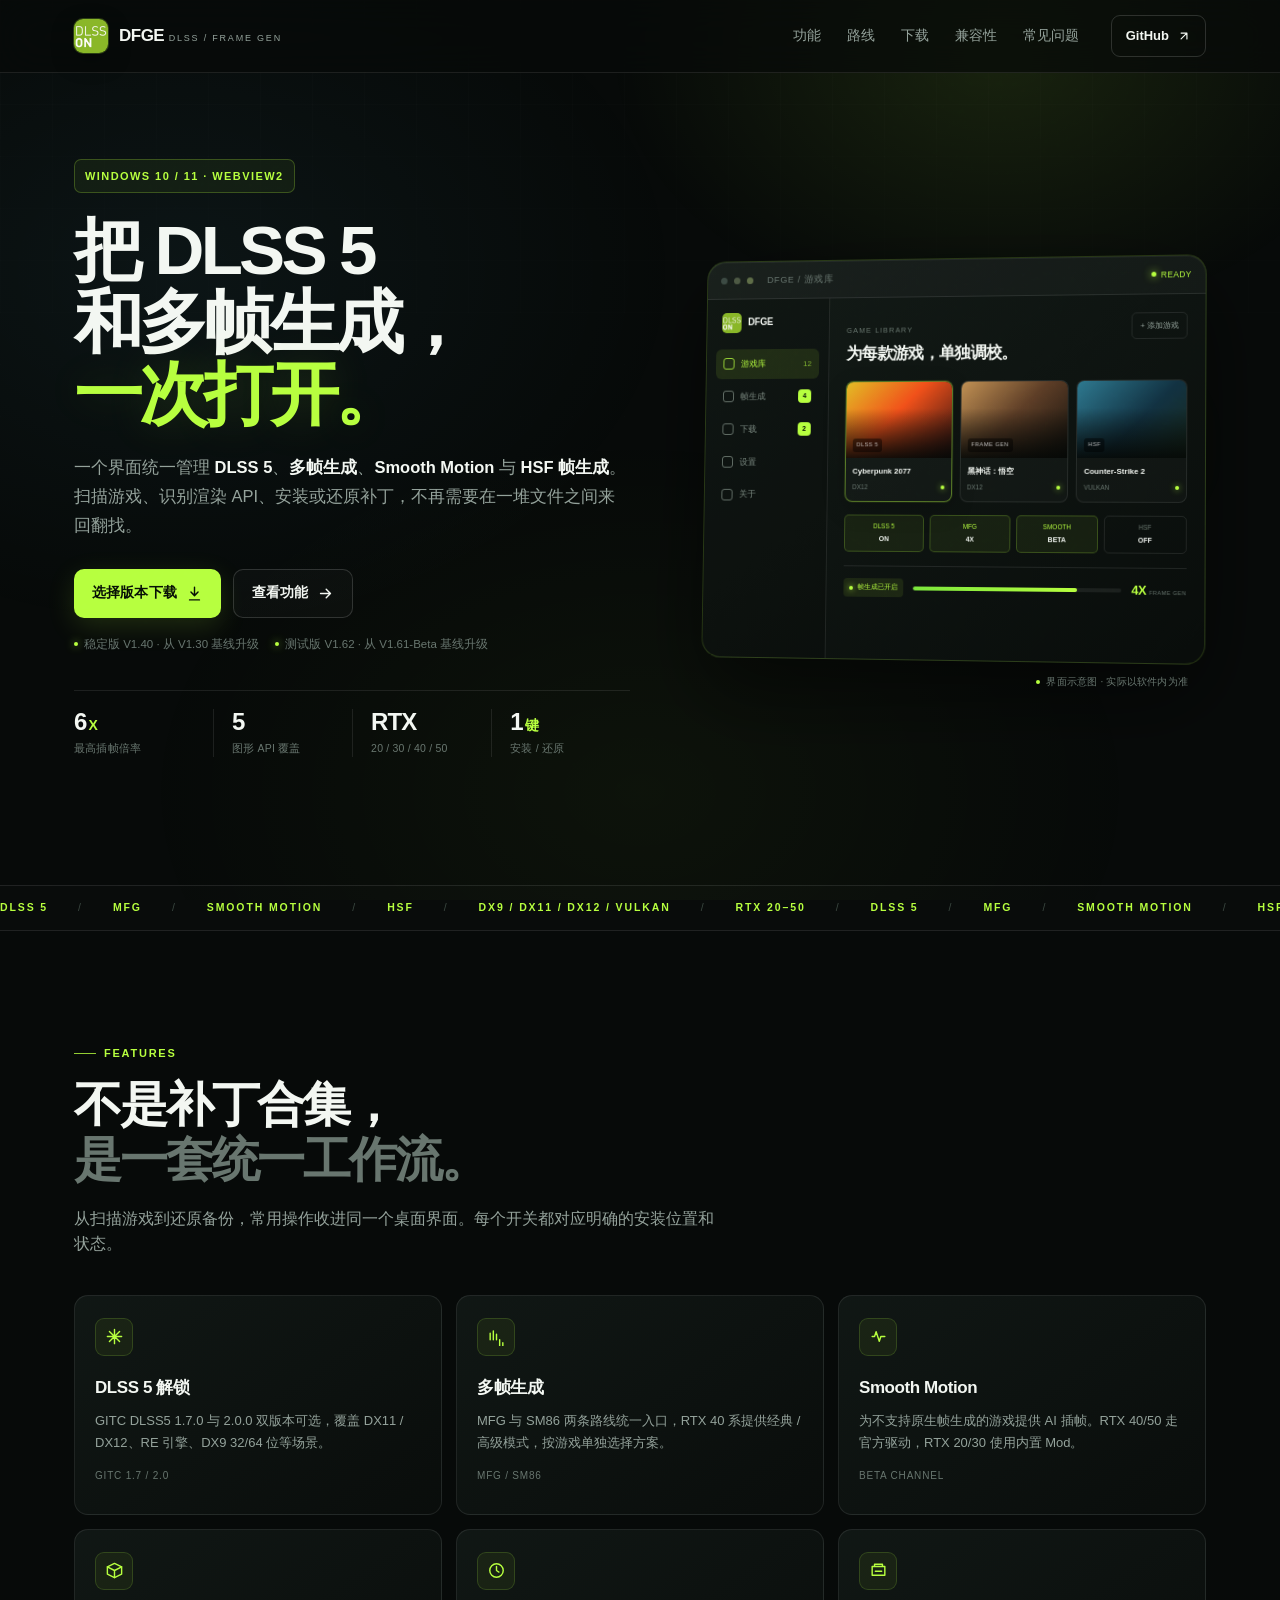
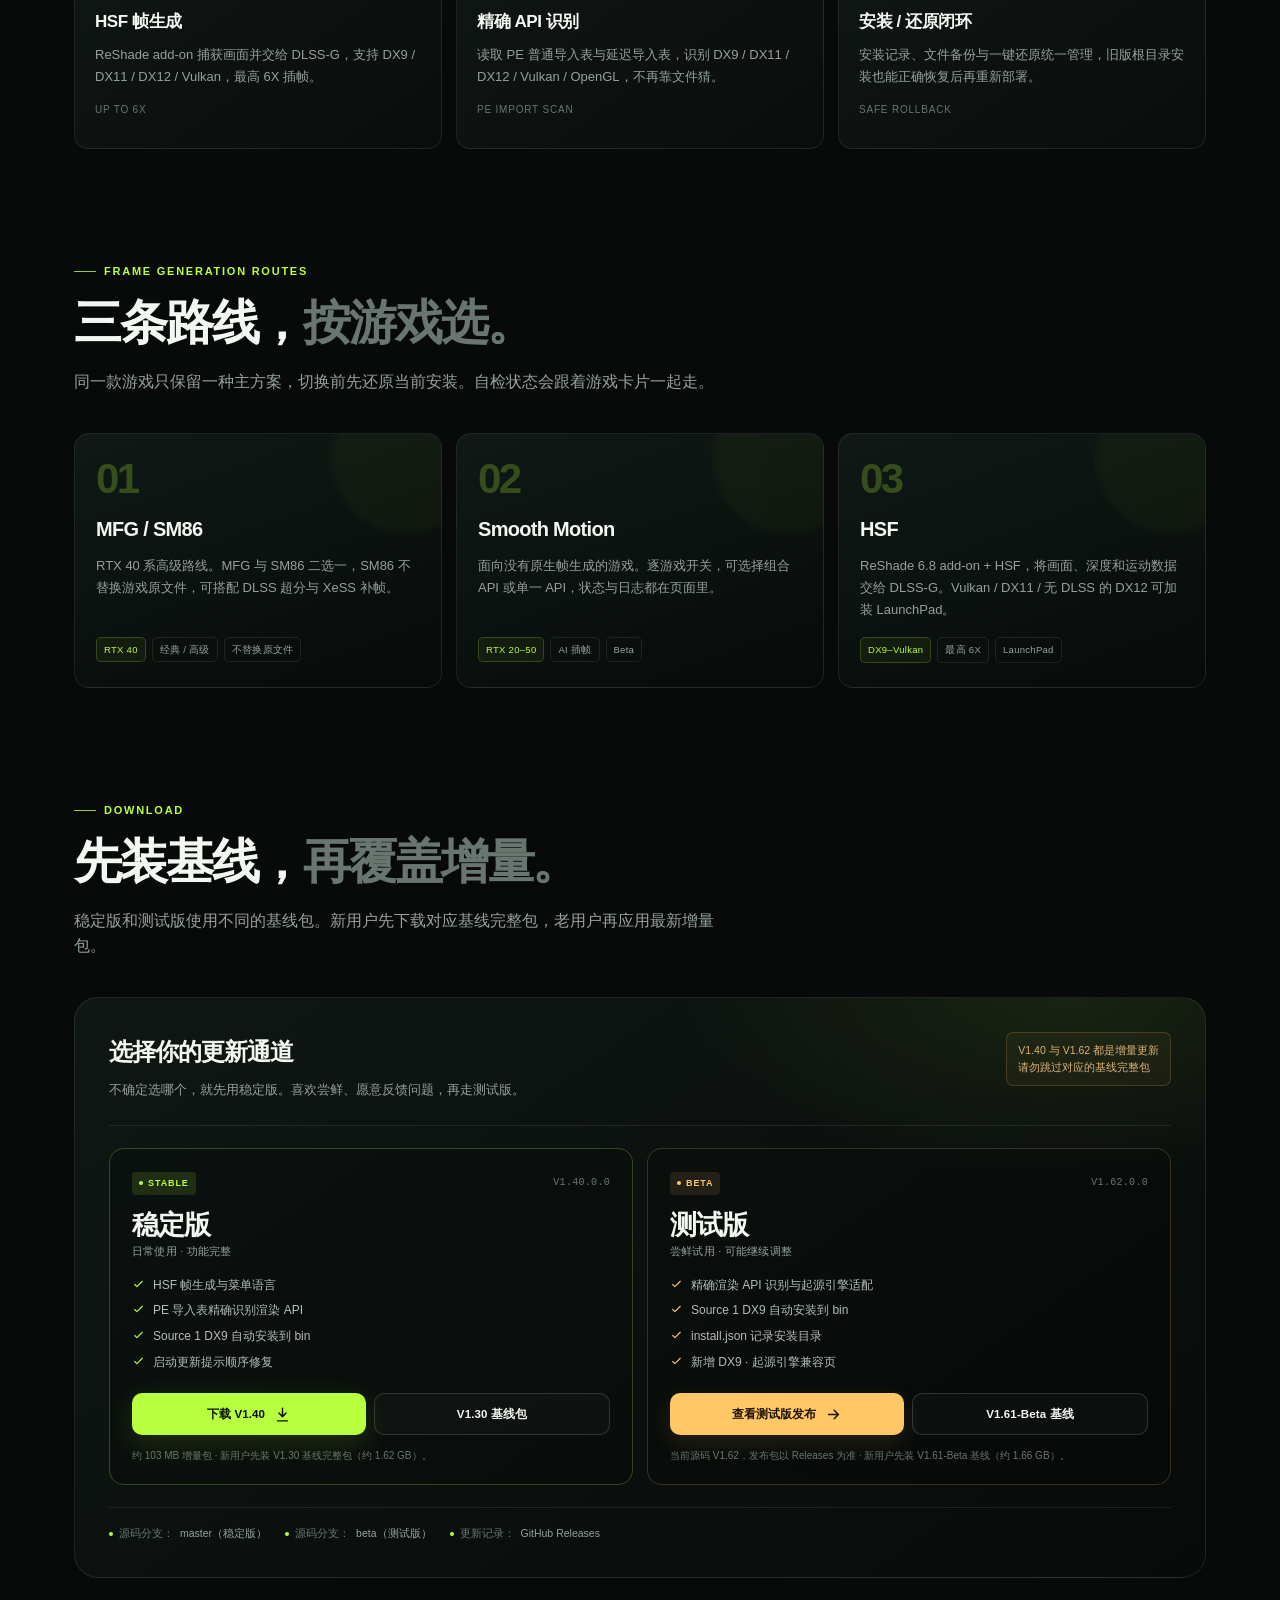
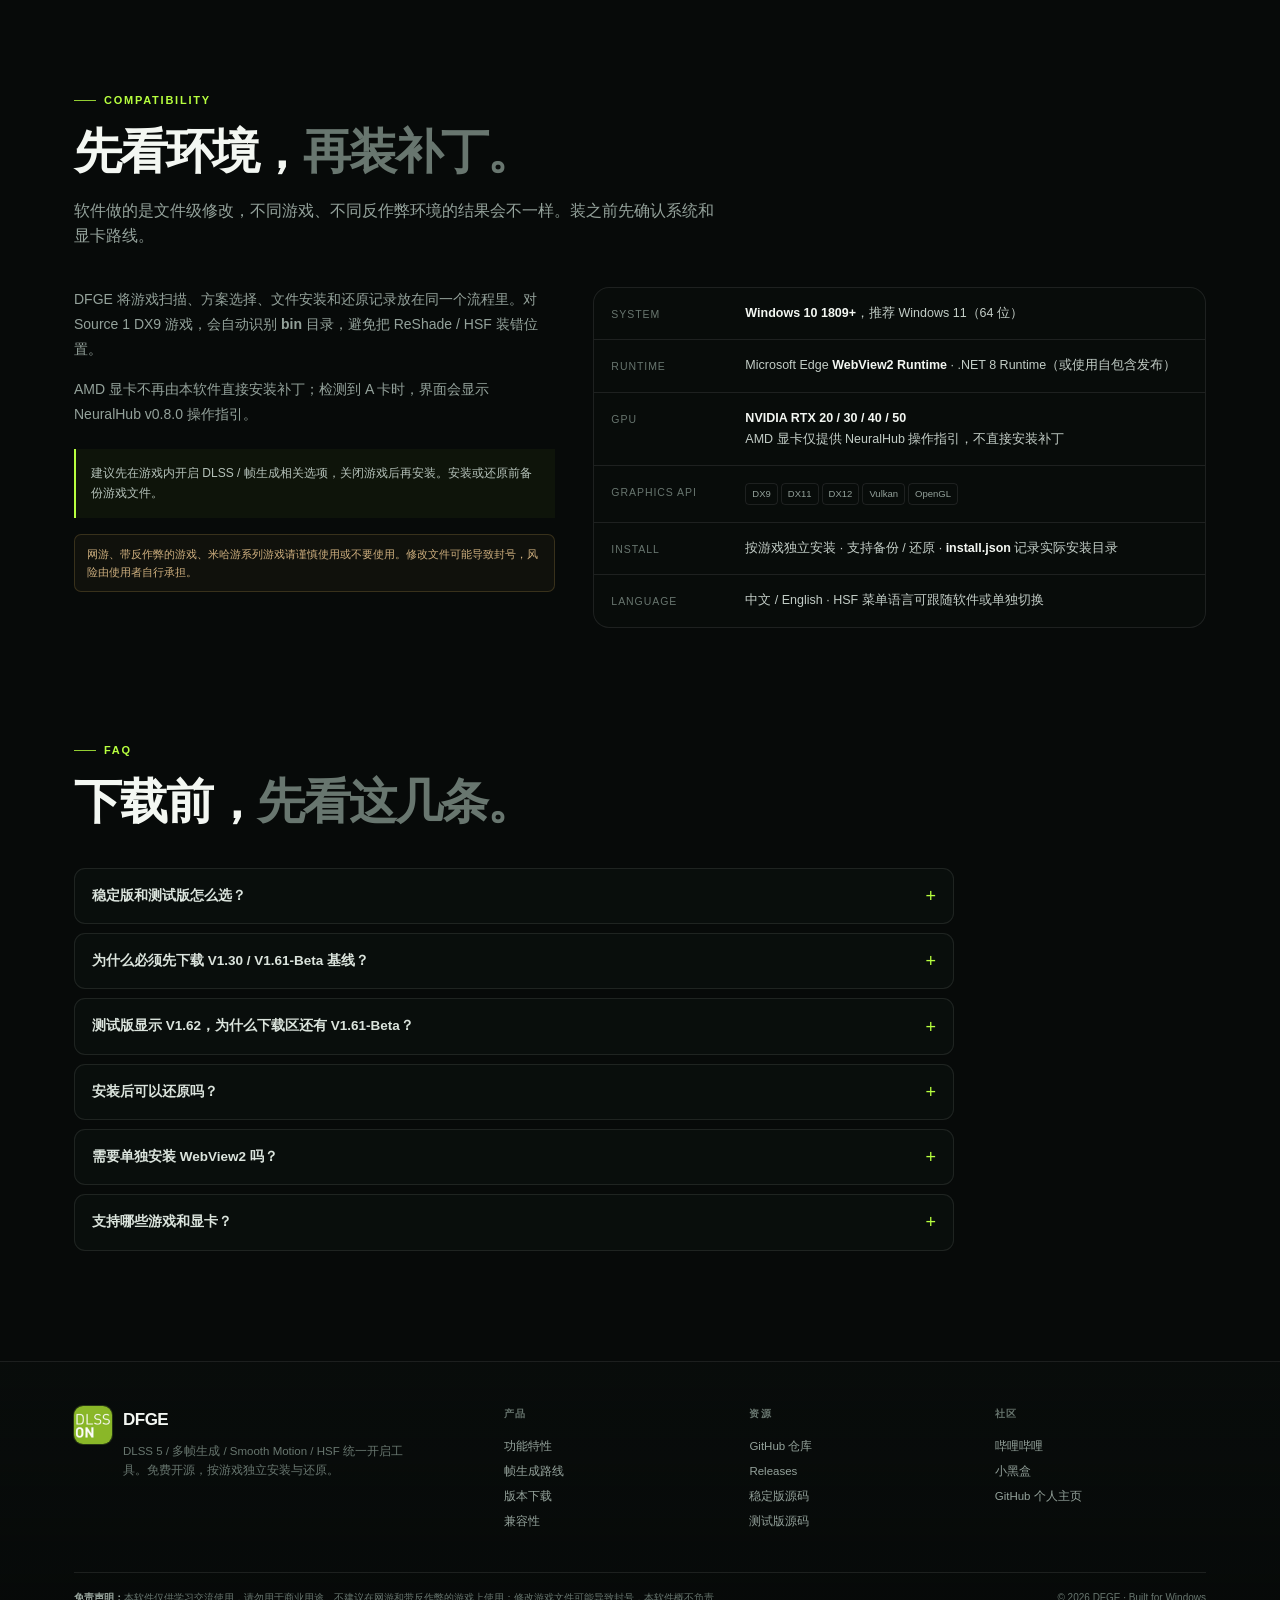
==== docs/index.html @ f7372cef "site: add GitHub Pages official website" ====
<!doctype html>
<html lang="zh-CN">
<head>
<meta charset="utf-8">
<meta name="viewport" content="width=device-width, initial-scale=1">
<title>DFGE · DLSS 5 / 多帧生成开启工具</title>
<meta name="description" content="DFGE 是一款面向 Windows 的 DLSS 5、多帧生成、Smooth Motion 与 HSF 帧生成统一开启工具。支持 RTX 20/30/40/50，覆盖 DX9 / DX11 / DX12 / Vulkan。">
<meta name="theme-color" content="#080b0a">
<link rel="icon" href="assets/favicon.ico">
<script>document.documentElement.classList.add('js');</script>
<style>
:root{
  --bg:#070a09;
  --bg-2:#0a0f0d;
  --panel:#0e1412;
  --panel-2:#121a17;
  --line:rgba(255,255,255,.09);
  --line-strong:rgba(255,255,255,.15);
  --text:#f3f7f2;
  --muted:#94a29b;
  --muted-2:#68766f;
  --lime:#b7ff3f;
  --lime-2:#7be63c;
  --lime-soft:rgba(183,255,63,.12);
  --amber:#ffc766;
  --cyan:#6cd7ff;
  --max:1180px;
  --radius:18px;
}
*{box-sizing:border-box;margin:0;padding:0}
html{scroll-behavior:smooth;scroll-padding-top:90px}
body{
  min-height:100vh;
  overflow-x:hidden;
  background:var(--bg);
  color:var(--text);
  font-family:"Segoe UI","Microsoft YaHei","PingFang SC","Noto Sans SC",Arial,sans-serif;
  font-size:16px;
  line-height:1.65;
  -webkit-font-smoothing:antialiased;
}
a{color:inherit;text-decoration:none}
button{font:inherit;color:inherit;border:0;background:none;cursor:pointer}
img{display:block;max-width:100%}
svg{display:block}
::selection{background:var(--lime);color:#071006}
:focus-visible{outline:2px solid var(--lime);outline-offset:3px}
.skip-link{
  position:fixed;left:16px;top:-60px;z-index:80;
  padding:10px 14px;border-radius:8px;background:var(--lime);color:#071006;
  font-weight:700;transition:top .2s;
}
.skip-link:focus{top:16px}

/* ===== 背景 ===== */
.bg-grid,.bg-glow{position:fixed;inset:0;pointer-events:none;z-index:-2}
.bg-grid{
  background-image:
    linear-gradient(rgba(255,255,255,.035) 1px,transparent 1px),
    linear-gradient(90deg,rgba(255,255,255,.035) 1px,transparent 1px);
  background-size:52px 52px;
  mask-image:linear-gradient(to bottom,rgba(0,0,0,.9),transparent 78%);
  -webkit-mask-image:linear-gradient(to bottom,rgba(0,0,0,.9),transparent 78%);
  opacity:.45;
}
.bg-glow{
  z-index:-1;
  background:
    radial-gradient(600px 420px at 78% 6%,rgba(183,255,63,.10),transparent 65%),
    radial-gradient(720px 520px at 14% 30%,rgba(108,215,255,.055),transparent 70%),
    radial-gradient(700px 500px at 50% 88%,rgba(183,255,63,.04),transparent 72%);
}
body::after{
  content:"";position:fixed;inset:0;pointer-events:none;z-index:60;
  opacity:.025;
  background-image:url("data:image/svg+xml,%3Csvg viewBox='0 0 180 180' xmlns='http://www.w3.org/2000/svg'%3E%3Cfilter id='n'%3E%3CfeTurbulence type='fractalNoise' baseFrequency='.9' numOctaves='3' stitchTiles='stitch'/%3E%3C/filter%3E%3Crect width='100%25' height='100%25' filter='url(%23n)'/%3E%3C/svg%3E");
  mix-blend-mode:soft-light;
}

/* ===== 导航 ===== */
.nav{
  position:sticky;top:0;z-index:50;
  border-bottom:1px solid var(--line);
  background:rgba(7,10,9,.72);
  backdrop-filter:blur(20px);
  -webkit-backdrop-filter:blur(20px);
}
.nav-inner{
  max-width:var(--max);height:72px;margin:0 auto;padding:0 24px;
  display:flex;align-items:center;gap:32px;
}
.brand{display:flex;align-items:center;gap:11px;flex:none}
.brand img{width:34px;height:34px;border-radius:9px;box-shadow:0 0 0 1px rgba(183,255,63,.22),0 8px 22px rgba(0,0,0,.35)}
.brand-name{font-size:17px;font-weight:800;letter-spacing:-.03em;line-height:1}
.brand-sub{font-size:9px;color:var(--muted);letter-spacing:.2em;line-height:1;margin-top:6px}
.nav-links{display:flex;align-items:center;gap:26px;margin-left:auto;font-size:13.5px;color:var(--muted)}
.nav-links a{position:relative;padding:8px 0;transition:color .2s}
.nav-links a:hover{color:var(--text)}
.nav-links a::after{content:"";position:absolute;left:0;right:100%;bottom:2px;height:1px;background:var(--lime);transition:right .2s}
.nav-links a:hover::after{right:0}
.nav-cta{
  display:inline-flex;align-items:center;gap:8px;flex:none;
  padding:9px 14px;border:1px solid var(--line-strong);border-radius:9px;
  font-size:13px;font-weight:700;color:var(--text);
  transition:border-color .2s,background .2s,transform .2s;
}
.nav-cta:hover{border-color:rgba(183,255,63,.5);background:var(--lime-soft);transform:translateY(-1px)}
.nav-toggle{display:none;width:40px;height:40px;border:1px solid var(--line);border-radius:9px;align-items:center;justify-content:center}
.nav-toggle span{display:block;width:18px;height:1.5px;background:var(--text);position:relative}
.nav-toggle span::before,.nav-toggle span::after{content:"";position:absolute;left:0;width:18px;height:1.5px;background:var(--text);transition:transform .2s,top .2s}
.nav-toggle span::before{top:-6px}.nav-toggle span::after{top:6px}
.nav.open .nav-toggle span{background:transparent}
.nav.open .nav-toggle span::before{top:0;transform:rotate(45deg)}
.nav.open .nav-toggle span::after{top:0;transform:rotate(-45deg)}

/* ===== 通用 ===== */
.container{max-width:var(--max);margin:0 auto;padding:0 24px}
.eyebrow,.kicker{
  display:inline-flex;align-items:center;gap:8px;
  color:var(--lime);font-size:11px;font-weight:700;letter-spacing:.16em;text-transform:uppercase;
}
.eyebrow::before,.kicker::before{content:"";width:22px;height:1px;background:var(--lime);opacity:.8}
.section{padding:105px 0 0}
.section-head{max-width:800px;margin-bottom:38px}
.section-head h2{
  margin-top:16px;font-size:clamp(30px,4.2vw,48px);line-height:1.14;
  letter-spacing:-.045em;font-weight:800;
}
.section-head h2 span{color:var(--muted-2)}
.section-head p{max-width:650px;margin-top:18px;color:var(--muted);font-size:15.5px}
.reveal{transition:opacity .7s ease,transform .7s cubic-bezier(.2,.7,.2,1);transition-delay:var(--delay,0s)}
.js .reveal{opacity:0;transform:translateY(18px)}
.js .reveal.is-visible{opacity:1;transform:none}
@media (prefers-reduced-motion:reduce){
  html{scroll-behavior:auto}
  .js .reveal{opacity:1;transform:none;transition:none}
  .strip-track{animation:none!important}
}

/* ===== Hero ===== */
.hero{
  position:relative;
  max-width:var(--max);margin:0 auto;padding:86px 24px 64px;
  display:grid;grid-template-columns:1.03fr .97fr;gap:52px;align-items:center;
  min-height:680px;
}
.hero-copy{position:relative;z-index:2;min-width:0;width:100%}
.eyebrow{
  padding:7px 10px;border:1px solid rgba(183,255,63,.24);border-radius:7px;
  background:rgba(183,255,63,.055);letter-spacing:.13em;
}
.eyebrow::before{display:none}
.hero h1{
  margin-top:22px;
  font-size:clamp(39px,5.4vw,72px);
  line-height:1.04;letter-spacing:-.055em;font-weight:850;
}
.hero h1 .line{display:block}
.hero h1 .accent{display:block;color:var(--lime);text-shadow:0 0 44px rgba(183,255,63,.15)}
.hero-lede{
  max-width:560px;margin-top:22px;color:var(--muted);font-size:16.5px;line-height:1.75;
}.hero-lede strong{color:var(--text);font-weight:650}
.hero-actions{display:flex;flex-wrap:wrap;gap:12px;margin-top:30px}
.btn{
  display:inline-flex;align-items:center;justify-content:center;gap:9px;
  min-height:46px;padding:12px 18px;border-radius:10px;
  font-size:13.5px;font-weight:750;letter-spacing:.01em;
  transition:transform .2s,background .2s,border-color .2s,box-shadow .2s;
}
.btn svg{width:17px;height:17px}
.btn-primary{
  background:var(--lime);color:#071006;box-shadow:0 8px 28px rgba(183,255,63,.14);
}
.btn-primary:hover{transform:translateY(-2px);box-shadow:0 12px 34px rgba(183,255,63,.22)}
.btn-secondary{border:1px solid var(--line-strong);color:var(--text);background:rgba(255,255,255,.025)}
.btn-secondary:hover{transform:translateY(-2px);border-color:rgba(183,255,63,.44);background:var(--lime-soft)}
.hero-note{display:flex;flex-wrap:wrap;gap:8px 16px;margin-top:17px;color:var(--muted-2);font-size:11.5px}
.hero-note span{display:inline-flex;align-items:center;gap:6px}
.hero-note i{width:4px;height:4px;border-radius:50%;background:var(--lime);box-shadow:0 0 8px rgba(183,255,63,.8)}
.hero-stats{
  display:grid;grid-template-columns:repeat(4,1fr);gap:0;
  margin-top:36px;border-top:1px solid var(--line);padding-top:18px;
}
.hero-stats div{padding-right:12px}
.hero-stats div+div{padding-left:18px;border-left:1px solid var(--line)}
.hero-stats strong{display:block;font-size:24px;letter-spacing:-.04em;line-height:1.1}
.hero-stats strong em{font-style:normal;color:var(--lime);font-size:14px;margin-left:2px}
.hero-stats span{display:block;margin-top:5px;color:var(--muted-2);font-size:10.5px;letter-spacing:.02em}

/* ===== 软件界面示意 ===== */
.hero-visual{position:relative;min-width:0}
.hero-visual::before{
  content:"";position:absolute;inset:2% -4% 8% 4%;
  background:radial-gradient(ellipse at center,rgba(183,255,63,.14),transparent 64%);
  filter:blur(28px);z-index:-1;
}
.app-window{
  position:relative;overflow:hidden;width:100%;
  border:1px solid rgba(183,255,63,.17);border-radius:20px;
  background:linear-gradient(145deg,rgba(19,27,23,.98),rgba(8,12,10,.98));
  box-shadow:0 34px 90px rgba(0,0,0,.56),inset 0 1px 0 rgba(255,255,255,.06);
  transform:perspective(1400px) rotateY(-6deg) rotateX(2deg);
  transform-origin:center right;
}
.win-bar{
  height:39px;display:flex;align-items:center;gap:7px;padding:0 14px;
  border-bottom:1px solid var(--line);
  background:rgba(255,255,255,.025);
}
.win-dot{width:7px;height:7px;border-radius:50%;background:#3c4a43}
.win-dot:nth-child(2){background:#4d5944}
.win-dot:nth-child(3){background:#5f6e48}
.win-title{margin-left:8px;color:var(--muted-2);font-size:9.5px;letter-spacing:.08em;text-transform:uppercase}
.win-live{margin-left:auto;display:flex;align-items:center;gap:5px;font-size:8.5px;color:var(--lime);letter-spacing:.04em}
.win-live i{width:5px;height:5px;border-radius:50%;background:var(--lime);box-shadow:0 0 8px var(--lime)}
.win-body{display:grid;grid-template-columns:132px 1fr;min-height:370px}
.mini-nav{padding:14px 10px;border-right:1px solid var(--line);background:rgba(0,0,0,.17)}
.mini-brand{display:flex;align-items:center;gap:7px;padding:0 6px 17px}
.mini-brand img{width:21px;height:21px;border-radius:5px}
.mini-brand b{font-size:10px;letter-spacing:-.02em}
.mini-tab{
  display:flex;align-items:center;gap:7px;
  padding:8px 8px;margin-bottom:3px;border-radius:6px;
  color:#78867e;font-size:9px;
}
.mini-tab.active{background:rgba(183,255,63,.1);color:var(--lime)}
.mini-tab i{width:12px;height:12px;border:1px solid currentColor;border-radius:3px;opacity:.8}
.mini-tab span{margin-left:auto;font-size:8px;color:inherit;opacity:.65}
.mini-tab .badge{min-width:14px;height:14px;border-radius:4px;background:var(--lime);color:#071006;display:grid;place-items:center;font-size:7px;font-weight:800;opacity:1}
.mini-main{padding:18px 18px 15px;min-width:0}
.mini-head{display:flex;align-items:flex-start;justify-content:space-between;gap:10px}
.mini-head small{font-size:7.5px;letter-spacing:.16em;color:var(--muted-2)}
.mini-head h3{font-size:17px;letter-spacing:-.04em;line-height:1.2;margin-top:4px}
.mini-add{padding:6px 8px;border:1px solid var(--line);border-radius:5px;color:var(--muted);font-size:8px;white-space:nowrap}
.mini-grid{display:grid;grid-template-columns:repeat(3,1fr);gap:8px;margin-top:17px}
.game-card{
  position:relative;overflow:hidden;min-width:0;
  border:1px solid var(--line);border-radius:8px;background:rgba(255,255,255,.025);
}
.game-poster{height:78px;position:relative;overflow:hidden}
.game-poster::after{content:"";position:absolute;inset:0;background:linear-gradient(to top,rgba(5,8,6,.9),transparent 65%)}
.poster-a{background:linear-gradient(135deg,#e2bd25,#f1511a 45%,#2b1111)}
.poster-b{background:linear-gradient(135deg,#c19154,#5e3e27 48%,#12100c)}
.poster-c{background:linear-gradient(135deg,#2e7990,#123242 55%,#182a1c)}
.game-poster span{
  position:absolute;left:7px;bottom:6px;z-index:1;
  padding:2px 4px;border-radius:3px;background:rgba(0,0,0,.45);
  font-size:6px;letter-spacing:.06em;color:rgba(255,255,255,.75);
}
.game-info{padding:7px 7px 8px}
.game-title{font-size:8px;font-weight:700;white-space:nowrap;overflow:hidden;text-overflow:ellipsis}
.game-meta{display:flex;align-items:center;justify-content:space-between;margin-top:5px;font-size:6.5px;color:var(--muted-2)}
.game-meta i{width:4px;height:4px;border-radius:50%;background:var(--lime);box-shadow:0 0 6px rgba(183,255,63,.8)}
.game-card.selected{border-color:rgba(183,255,63,.42);box-shadow:0 0 0 1px rgba(183,255,63,.07),0 8px 24px rgba(0,0,0,.2)}
.mini-switches{display:flex;gap:6px;margin-top:13px}
.mini-switch{
  flex:1;padding:6px 5px;border:1px solid var(--line);border-radius:5px;
  color:var(--muted-2);font-size:6.5px;text-align:center;white-space:nowrap;
}
.mini-switch.on{border-color:rgba(183,255,63,.22);background:rgba(183,255,63,.065);color:var(--lime)}
.mini-switch b{display:block;font-size:7px;margin-top:2px;color:var(--text)}
.mini-footer{display:flex;align-items:center;gap:10px;margin-top:14px;padding-top:11px;border-top:1px solid var(--line)}
.status-pill{display:inline-flex;align-items:center;gap:5px;padding:4px 6px;border-radius:4px;background:rgba(183,255,63,.09);color:var(--lime);font-size:6.5px;white-space:nowrap}
.status-pill i{width:4px;height:4px;border-radius:50%;background:var(--lime);box-shadow:0 0 6px var(--lime)}
.meter{flex:1;height:4px;overflow:hidden;border-radius:99px;background:rgba(255,255,255,.07)}
.meter span{display:block;height:100%;width:79%;border-radius:inherit;background:linear-gradient(90deg,var(--lime-2),var(--lime))}
.fps{display:flex;align-items:baseline;gap:3px;white-space:nowrap}
.fps strong{font-size:13px;color:var(--lime);letter-spacing:-.04em}
.fps small{font-size:5.5px;color:var(--muted-2);letter-spacing:.1em}
.mockup-note{position:absolute;right:18px;bottom:-27px;color:var(--muted-2);font-size:10px;letter-spacing:.02em}
.mockup-note::before{content:"";display:inline-block;width:4px;height:4px;margin-right:6px;border-radius:50%;background:var(--lime);vertical-align:1px}

/* ===== 滚动字条 ===== */
.strip{
  margin-top:64px;border-top:1px solid var(--line);border-bottom:1px solid var(--line);
  overflow:hidden;background:rgba(255,255,255,.012);
}
.strip-track{
  display:inline-flex;align-items:center;gap:30px;white-space:nowrap;
  padding:13px 0;min-width:max-content;
  animation:marquee 32s linear infinite;
  color:#65756d;font-size:10.5px;font-weight:650;letter-spacing:.18em;text-transform:uppercase;
}
.strip-track b{color:var(--lime);font-weight:700}
.strip-track span{display:inline-flex;align-items:center;gap:30px}
.strip-track span::after{content:"/";color:#3c4942;font-weight:400}
@keyframes marquee{to{transform:translateX(-50%)}}

/* ===== 功能 ===== */
.feature-grid{display:grid;grid-template-columns:repeat(3,1fr);gap:14px}
.feature-card{
  min-height:220px;padding:22px 20px 18px;
  border:1px solid var(--line);border-radius:14px;
  background:linear-gradient(145deg,rgba(18,26,23,.85),rgba(10,14,12,.85));
  transition:border-color .25s,transform .25s,background .25s;
}
.feature-card:hover{transform:translateY(-3px);border-color:rgba(183,255,63,.22);background:linear-gradient(145deg,rgba(20,30,25,.95),rgba(10,14,12,.9))}
.feature-icon{
  width:38px;height:38px;display:grid;place-items:center;border:1px solid rgba(183,255,63,.16);
  border-radius:9px;background:rgba(183,255,63,.06);color:var(--lime);
}
.feature-icon svg{width:19px;height:19px}
.feature-card h3{margin-top:18px;font-size:17px;letter-spacing:-.025em}
.feature-card p{margin-top:8px;color:var(--muted);font-size:13px;line-height:1.7}
.feature-tag{display:inline-block;margin-top:14px;color:var(--muted-2);font-size:10px;letter-spacing:.08em;text-transform:uppercase}

/* ===== 三条路线 ===== */
.routes-grid{display:grid;grid-template-columns:repeat(3,1fr);gap:14px}
.route-card{
  position:relative;overflow:hidden;padding:24px 21px;
  border:1px solid var(--line);border-radius:15px;
  background:linear-gradient(160deg,rgba(18,27,23,.88),rgba(8,11,10,.9));
}
.route-card::after{content:"";position:absolute;right:-40px;top:-50px;width:150px;height:150px;border-radius:50%;background:var(--lime);opacity:.035;filter:blur(4px)}
.route-no{font-size:42px;line-height:1;font-weight:850;letter-spacing:-.06em;color:rgba(183,255,63,.24)}
.route-card h3{margin-top:13px;font-size:20px;letter-spacing:-.035em}
.route-card p{margin-top:9px;color:var(--muted);font-size:13px;line-height:1.7;min-height:66px}
.route-tags{display:flex;flex-wrap:wrap;gap:6px;margin-top:16px}
.chip{padding:4px 7px;border:1px solid var(--line);border-radius:5px;color:var(--muted);font-size:9.5px;letter-spacing:.03em}
.chip.hot{border-color:rgba(183,255,63,.2);color:var(--lime);background:rgba(183,255,63,.05)}

/* ===== 下载 ===== */
.download-shell{
  position:relative;overflow:hidden;
  padding:34px;
  border:1px solid var(--line);border-radius:24px;
  background:
    radial-gradient(600px 280px at 88% 0%,rgba(183,255,63,.08),transparent 65%),
    linear-gradient(145deg,rgba(16,24,20,.95),rgba(8,11,10,.97));
}
.download-shell::before{content:"";position:absolute;inset:0;pointer-events:none;background:linear-gradient(90deg,transparent,rgba(255,255,255,.022),transparent);transform:translateX(-100%);animation:sheen 8s ease-in-out infinite}
@keyframes sheen{0%,60%{transform:translateX(-100%)}100%{transform:translateX(100%)}}
.download-head{position:relative;display:flex;align-items:flex-start;justify-content:space-between;gap:20px;padding-bottom:25px;border-bottom:1px solid var(--line)}
.download-head h3{font-size:24px;letter-spacing:-.04em}
.download-head p{max-width:620px;margin-top:7px;color:var(--muted);font-size:13px}
.download-head .channel-note{flex:none;max-width:250px;padding:9px 11px;border:1px solid rgba(255,199,102,.18);border-radius:7px;background:rgba(255,199,102,.045);color:#d9b276;font-size:10.5px;line-height:1.6}
.download-grid{position:relative;display:grid;grid-template-columns:1fr 1fr;gap:14px;margin-top:22px}
.version-card{
  display:flex;flex-direction:column;min-width:0;padding:23px 22px 20px;
  border:1px solid var(--line);border-radius:15px;background:rgba(0,0,0,.16);
}
.version-card.stable{border-color:rgba(183,255,63,.24)}
.version-card.beta{border-color:rgba(255,199,102,.2)}
.version-head{display:flex;align-items:center;justify-content:space-between;gap:10px}
.channel{display:inline-flex;align-items:center;gap:5px;padding:4px 7px;border-radius:4px;font-size:9px;font-weight:750;letter-spacing:.1em}
.channel.stable{background:rgba(183,255,63,.12);color:var(--lime)}
.channel.beta{background:rgba(255,199,102,.1);color:var(--amber)}
.channel i{width:4px;height:4px;border-radius:50%;background:currentColor}
.build{color:var(--muted-2);font-family:"Cascadia Mono","Consolas",monospace;font-size:10px;letter-spacing:.03em}
.version-card h4{margin-top:17px;font-size:27px;letter-spacing:-.045em;line-height:1}
.version-card h4 small{display:block;margin-top:7px;color:var(--muted);font-size:11px;font-weight:400;letter-spacing:.02em}
.version-card ul{display:grid;gap:7px;margin-top:19px;padding:0;list-style:none}
.version-card li{display:flex;align-items:flex-start;gap:8px;color:#b1beb6;font-size:12px;line-height:1.55}
.version-card li svg{width:13px;height:13px;flex:none;margin-top:2px;color:var(--lime)}
.version-card.beta li svg{color:var(--amber)}
.version-actions{display:flex;flex-wrap:wrap;gap:8px;margin-top:22px}
.version-actions .btn{flex:1;min-height:42px;padding:10px 12px;font-size:11.5px}
.version-actions .btn-primary{color:#071006}
.version-card.beta .btn-primary{background:var(--amber);color:#1c1204;box-shadow:0 8px 24px rgba(255,199,102,.12)}
.fine{margin-top:13px;color:var(--muted-2);font-size:10px;line-height:1.6}
.download-foot{display:flex;flex-wrap:wrap;align-items:center;gap:8px 18px;margin-top:22px;padding-top:17px;border-top:1px solid var(--line);color:var(--muted-2);font-size:10.5px}
.download-foot a{color:var(--muted);transition:color .2s}
.download-foot a:hover{color:var(--lime)}
.download-foot span{display:inline-flex;align-items:center;gap:6px}
.download-foot i{width:4px;height:4px;border-radius:50%;background:var(--lime)}

/* ===== 兼容性 ===== */
.compat-layout{display:grid;grid-template-columns:.88fr 1.12fr;gap:38px;align-items:start}
.compat-copy p{color:var(--muted);font-size:14px;line-height:1.8}
.compat-copy p+p{margin-top:14px}
.compat-callout{
  margin-top:22px;padding:14px 15px;border-left:2px solid var(--lime);
  background:rgba(183,255,63,.045);color:#b5c2ba;font-size:12px;line-height:1.7;
}
.spec-panel{border:1px solid var(--line);border-radius:16px;overflow:hidden;background:rgba(10,14,12,.6)}
.spec-row{display:grid;grid-template-columns:118px 1fr;gap:16px;padding:15px 17px;border-bottom:1px solid var(--line)}
.spec-row:last-child{border-bottom:0}
.spec-key{color:var(--muted-2);font-size:10.5px;letter-spacing:.09em;text-transform:uppercase;padding-top:3px}
.spec-val{color:#c3cec7;font-size:12.5px;line-height:1.7}
.spec-val strong{color:var(--text);font-weight:650}
.spec-val .mini-chip{display:inline-block;margin:2px 3px 2px 0;padding:2px 6px;border:1px solid var(--line);border-radius:4px;color:var(--muted);font-size:9.5px}
.warn{margin-top:16px;padding:10px 12px;border:1px solid rgba(255,199,102,.17);border-radius:7px;background:rgba(255,199,102,.04);color:#cfb07f;font-size:11px;line-height:1.65}

/* ===== FAQ ===== */
.faq-list{display:grid;gap:9px;max-width:880px}
.faq-item{border:1px solid var(--line);border-radius:11px;background:rgba(12,17,15,.65);overflow:hidden}
.faq-item summary{
  display:flex;align-items:center;justify-content:space-between;gap:20px;
  padding:16px 17px;list-style:none;cursor:pointer;
  font-size:13.5px;font-weight:650;color:#dbe4dd;
}
.faq-item summary::-webkit-details-marker{display:none}
.faq-item summary::after{content:"+";color:var(--lime);font-size:18px;line-height:1;font-weight:400;transition:transform .2s}
.faq-item[open] summary::after{transform:rotate(45deg)}
.faq-item p{padding:0 17px 17px;color:var(--muted);font-size:12.5px;line-height:1.8;max-width:780px}
.faq-item p b{color:#ced9d2;font-weight:650}

/* ===== Footer ===== */
.footer{margin-top:110px;border-top:1px solid var(--line);background:linear-gradient(to bottom,rgba(12,17,15,.35),rgba(7,10,9,.9))}
.footer-inner{max-width:var(--max);margin:0 auto;padding:44px 24px 26px}
.footer-top{display:grid;grid-template-columns:1.5fr repeat(3,.8fr);gap:34px}
.footer-brand{display:flex;align-items:flex-start;gap:11px}
.footer-brand img{width:38px;height:38px;border-radius:9px;box-shadow:0 0 0 1px rgba(183,255,63,.18)}
.footer-brand b{font-size:17px;letter-spacing:-.03em}
.footer-brand p{max-width:280px;margin-top:8px;color:var(--muted-2);font-size:11.5px;line-height:1.7}
.footer-col h5{font-size:10px;letter-spacing:.13em;text-transform:uppercase;color:var(--muted-2);margin-bottom:12px}
.footer-col a{display:block;padding:3px 0;color:var(--muted);font-size:11.5px;transition:color .2s}
.footer-col a:hover{color:var(--lime)}
.footer-bottom{display:flex;flex-wrap:wrap;justify-content:space-between;gap:10px 22px;margin-top:38px;padding-top:17px;border-top:1px solid var(--line);color:var(--muted-2);font-size:10px;line-height:1.6}
.footer-bottom .risk{max-width:760px}
.footer-bottom .risk b{color:#9ca9a1;font-weight:650}

/* ===== 响应式 ===== */
@media (max-width:1040px){
  .hero{grid-template-columns:1fr;gap:54px;padding-top:66px;min-height:auto}
  .hero-copy{max-width:760px}
  .hero-visual{max-width:620px;margin:0 auto;width:100%}
  .app-window{transform:none}
  .mockup-note{bottom:-24px}
  .feature-grid{grid-template-columns:repeat(2,1fr)}
  .routes-grid{grid-template-columns:1fr 1fr}
  .footer-top{grid-template-columns:1.5fr 1fr 1fr}
  .footer-col:last-child{grid-column:2/4}
}
@media (max-width:860px){
  .nav-links{
    position:absolute;left:16px;right:16px;top:64px;
    display:none;flex-direction:column;align-items:stretch;gap:0;
    padding:10px;border:1px solid var(--line);border-radius:12px;
    background:rgba(8,12,10,.98);box-shadow:0 18px 50px rgba(0,0,0,.5);
  }
  .nav.open .nav-links{display:flex}
  .nav-links a{padding:11px 10px;border-radius:7px}
  .nav-links a:hover{background:rgba(255,255,255,.04)}
  .nav-links a::after{display:none}
  .nav-toggle{display:flex}
  .nav-cta{display:none}
  .hero h1{font-size:clamp(38px,8vw,64px)}
  .section{padding-top:80px}
  .download-grid{grid-template-columns:1fr}
  .download-head{flex-direction:column}
  .download-head .channel-note{max-width:none}
  .compat-layout{grid-template-columns:1fr;gap:24px}
  .spec-row{grid-template-columns:96px 1fr}
}
@media (max-width:620px){
  .container,.hero,.nav-inner,.footer-inner{padding-left:18px;padding-right:18px}
  .hero{padding-top:48px;padding-bottom:48px}
  .hero h1{font-size:clamp(34px,10vw,52px)}
  .hero-lede{font-size:14.5px;max-width:100%}
  .hero-note{max-width:100%}
  .hero-note span{white-space:normal;overflow-wrap:anywhere}
  .hero-actions .btn{flex:1 1 100%;max-width:100%}
  .hero-stats{grid-template-columns:1fr 1fr;gap:14px 0;padding-top:16px}
  .hero-stats div:nth-child(3){padding-left:0;border-left:0}
  .hero-stats div:nth-child(4){border-left:1px solid var(--line)}
  .feature-grid,.routes-grid{grid-template-columns:1fr}
  .section-head h2{font-size:31px}
  .download-shell{padding:20px 16px}
  .version-card{padding:19px 16px 17px}
  .version-actions .btn{flex:1 1 100%}
  .footer-top{grid-template-columns:1fr 1fr;gap:24px}
  .footer-brand{grid-column:1/-1}
  .footer-col:last-child{grid-column:auto}
  .spec-row{grid-template-columns:1fr;gap:4px}
  .spec-key{padding-top:0}
  .win-body{grid-template-columns:1fr}
  .mini-nav{display:none}
  .mini-grid{grid-template-columns:1fr 1fr}
  .mini-grid .game-card:last-child{display:none}
  .mockup-note{right:0}
}
@media (max-width:380px){
  .brand-sub{display:none}
  .mini-head h3{font-size:15px}
  .mini-add{display:none}
}
</style>
</head>
<body>
<a class="skip-link" href="#main">跳到主要内容</a>
<div class="bg-grid" aria-hidden="true"></div>
<div class="bg-glow" aria-hidden="true"></div>

<header class="nav" id="nav">
  <div class="nav-inner">
    <a class="brand" href="#top" aria-label="DFGE 首页">
      <img src="assets/app-icon.png" alt="DFGE 图标" width="34" height="34">
      <span>
        <span class="brand-name">DFGE</span>
        <span class="brand-sub">DLSS / FRAME GEN</span>
      </span>
    </a>
    <nav class="nav-links" id="navLinks" aria-label="主导航">
      <a href="#features">功能</a>
      <a href="#routes">路线</a>
      <a href="#download">下载</a>
      <a href="#compatibility">兼容性</a>
      <a href="#faq">常见问题</a>
    </nav>
    <a class="nav-cta" href="https://github.com/QSXK1314/DLSS-FrameGen-Enabler-and-DLSS5" target="_blank" rel="noopener">
      GitHub
      <svg viewBox="0 0 24 24" width="14" height="14" fill="none" stroke="currentColor" stroke-width="2" stroke-linecap="round" stroke-linejoin="round" aria-hidden="true"><path d="M7 17 17 7M7 7h10v10"/></svg>
    </a>
    <button class="nav-toggle" id="navToggle" type="button" aria-label="打开菜单" aria-expanded="false" aria-controls="navLinks"><span></span></button>
  </div>
</header>

<main id="main">
  <section class="hero" id="top">
    <div class="hero-copy">
      <div class="eyebrow">WINDOWS 10 / 11 · WEBVIEW2</div>
      <h1>
        <span class="line">把 DLSS 5</span>
        <span class="line">和多帧生成，</span>
        <span class="accent">一次打开。</span>
      </h1>
      <p class="hero-lede">
        一个界面统一管理 <strong>DLSS 5</strong>、<strong>多帧生成</strong>、<strong>Smooth Motion</strong> 与 <strong>HSF 帧生成</strong>。
        扫描游戏、识别渲染 API、安装或还原补丁，不再需要在一堆文件之间来回翻找。
      </p>
      <div class="hero-actions">
        <a class="btn btn-primary" href="#download">
          选择版本下载
          <svg viewBox="0 0 24 24" fill="none" stroke="currentColor" stroke-width="2" stroke-linecap="round" stroke-linejoin="round" aria-hidden="true"><path d="M12 3v12m0 0 5-5m-5 5-5-5M5 21h14"/></svg>
        </a>
        <a class="btn btn-secondary" href="#features">
          查看功能
          <svg viewBox="0 0 24 24" fill="none" stroke="currentColor" stroke-width="2" stroke-linecap="round" stroke-linejoin="round" aria-hidden="true"><path d="M5 12h14M13 6l6 6-6 6"/></svg>
        </a>
      </div>
      <div class="hero-note">
        <span><i></i>稳定版 V1.40 · 从 V1.30 基线升级</span>
        <span><i></i>测试版 V1.62 · 从 V1.61-Beta 基线升级</span>
      </div>
      <div class="hero-stats" aria-label="产品要点">
        <div><strong>6<em>X</em></strong><span>最高插帧倍率</span></div>
        <div><strong>5</strong><span>图形 API 覆盖</span></div>
        <div><strong>RTX</strong><span>20 / 30 / 40 / 50</span></div>
        <div><strong>1<em>键</em></strong><span>安装 / 还原</span></div>
      </div>
    </div>

    <div class="hero-visual" aria-hidden="true">
      <div class="app-window">
        <div class="win-bar">
          <span class="win-dot"></span><span class="win-dot"></span><span class="win-dot"></span>
          <span class="win-title">DFGE / 游戏库</span>
          <span class="win-live"><i></i>READY</span>
        </div>
        <div class="win-body">
          <aside class="mini-nav">
            <div class="mini-brand">
              <img src="assets/app-icon.png" alt="">
              <b>DFGE</b>
            </div>
            <div class="mini-tab active"><i></i>游戏库<span>12</span></div>
            <div class="mini-tab"><i></i>帧生成<span class="badge">4</span></div>
            <div class="mini-tab"><i></i>下载<span class="badge">2</span></div>
            <div class="mini-tab"><i></i>设置</div>
            <div class="mini-tab"><i></i>关于</div>
          </aside>
          <div class="mini-main">
            <div class="mini-head">
              <div>
                <small>GAME LIBRARY</small>
                <h3>为每款游戏，单独调校。</h3>
              </div>
              <span class="mini-add">+ 添加游戏</span>
            </div>
            <div class="mini-grid">
              <div class="game-card selected">
                <div class="game-poster poster-a"><span>DLSS 5</span></div>
                <div class="game-info">
                  <div class="game-title">Cyberpunk 2077</div>
                  <div class="game-meta"><span>DX12</span><i></i></div>
                </div>
              </div>
              <div class="game-card">
                <div class="game-poster poster-b"><span>FRAME GEN</span></div>
                <div class="game-info">
                  <div class="game-title">黑神话：悟空</div>
                  <div class="game-meta"><span>DX12</span><i></i></div>
                </div>
              </div>
              <div class="game-card">
                <div class="game-poster poster-c"><span>HSF</span></div>
                <div class="game-info">
                  <div class="game-title">Counter-Strike 2</div>
                  <div class="game-meta"><span>VULKAN</span><i></i></div>
                </div>
              </div>
            </div>
            <div class="mini-switches">
              <div class="mini-switch on">DLSS 5<b>ON</b></div>
              <div class="mini-switch on">MFG<b>4X</b></div>
              <div class="mini-switch on">SMOOTH<b>BETA</b></div>
              <div class="mini-switch">HSF<b>OFF</b></div>
            </div>
            <div class="mini-footer">
              <span class="status-pill"><i></i>帧生成已开启</span>
              <div class="meter"><span></span></div>
              <div class="fps"><strong>4X</strong><small>FRAME GEN</small></div>
            </div>
          </div>
        </div>
      </div>
      <div class="mockup-note">界面示意图 · 实际以软件内为准</div>
    </div>
  </section>

  <div class="strip" aria-hidden="true">
    <div class="strip-track">
      <span><b>DLSS 5</b></span><span><b>MFG</b></span><span><b>SMOOTH MOTION</b></span><span><b>HSF</b></span><span><b>DX9 / DX11 / DX12 / VULKAN</b></span><span><b>RTX 20–50</b></span>
      <span><b>DLSS 5</b></span><span><b>MFG</b></span><span><b>SMOOTH MOTION</b></span><span><b>HSF</b></span><span><b>DX9 / DX11 / DX12 / VULKAN</b></span><span><b>RTX 20–50</b></span>
    </div>
  </div>

  <section class="section" id="features">
    <div class="container">
      <div class="section-head reveal">
        <div class="kicker">FEATURES</div>
        <h2>不是补丁合集，<br><span>是一套统一工作流。</span></h2>
        <p>从扫描游戏到还原备份，常用操作收进同一个桌面界面。每个开关都对应明确的安装位置和状态。</p>
      </div>
      <div class="feature-grid">
        <article class="feature-card reveal" style="--delay:.03s">
          <div class="feature-icon"><svg viewBox="0 0 24 24" fill="none" stroke="currentColor" stroke-width="1.8" stroke-linecap="round" stroke-linejoin="round"><path d="M12 3v18M3 12h18M5.6 5.6l12.8 12.8M18.4 5.6 5.6 18.4"/></svg></div>
          <h3>DLSS 5 解锁</h3>
          <p>GITC DLSS5 1.7.0 与 2.0.0 双版本可选，覆盖 DX11 / DX12、RE 引擎、DX9 32/64 位等场景。</p>
          <span class="feature-tag">GITC 1.7 / 2.0</span>
        </article>
        <article class="feature-card reveal" style="--delay:.08s">
          <div class="feature-icon"><svg viewBox="0 0 24 24" fill="none" stroke="currentColor" stroke-width="1.8" stroke-linecap="round" stroke-linejoin="round"><path d="M4 16V8m4 8V5m4 11V9m4 7v8m4-4v4"/></svg></div>
          <h3>多帧生成</h3>
          <p>MFG 与 SM86 两条路线统一入口，RTX 40 系提供经典 / 高级模式，按游戏单独选择方案。</p>
          <span class="feature-tag">MFG / SM86</span>
        </article>
        <article class="feature-card reveal" style="--delay:.13s">
          <div class="feature-icon"><svg viewBox="0 0 24 24" fill="none" stroke="currentColor" stroke-width="1.8" stroke-linecap="round" stroke-linejoin="round"><path d="M4 12h3l2-6 4 12 2-6h5"/></svg></div>
          <h3>Smooth Motion</h3>
          <p>为不支持原生帧生成的游戏提供 AI 插帧。RTX 40/50 走官方驱动，RTX 20/30 使用内置 Mod。</p>
          <span class="feature-tag">BETA CHANNEL</span>
        </article>
        <article class="feature-card reveal" style="--delay:.18s">
          <div class="feature-icon"><svg viewBox="0 0 24 24" fill="none" stroke="currentColor" stroke-width="1.8" stroke-linecap="round" stroke-linejoin="round"><path d="M12 3 3 7.5v9L12 21l9-4.5v-9L12 3Z"/><path d="m3 7.5 9 4.5 9-4.5M12 12v9"/></svg></div>
          <h3>HSF 帧生成</h3>
          <p>ReShade add-on 捕获画面并交给 DLSS-G，支持 DX9 / DX11 / DX12 / Vulkan，最高 6X 插帧。</p>
          <span class="feature-tag">UP TO 6X</span>
        </article>
        <article class="feature-card reveal" style="--delay:.23s">
          <div class="feature-icon"><svg viewBox="0 0 24 24" fill="none" stroke="currentColor" stroke-width="1.8" stroke-linecap="round" stroke-linejoin="round"><circle cx="12" cy="12" r="8.5"/><path d="M12 7v5l3 2"/></svg></div>
          <h3>精确 API 识别</h3>
          <p>读取 PE 普通导入表与延迟导入表，识别 DX9 / DX11 / DX12 / Vulkan / OpenGL，不再靠文件猜。</p>
          <span class="feature-tag">PE IMPORT SCAN</span>
        </article>
        <article class="feature-card reveal" style="--delay:.28s">
          <div class="feature-icon"><svg viewBox="0 0 24 24" fill="none" stroke="currentColor" stroke-width="1.8" stroke-linecap="round" stroke-linejoin="round"><path d="M4 7h16v11H4V7Zm3 0V4h10v3M8 13h8"/></svg></div>
          <h3>安装 / 还原闭环</h3>
          <p>安装记录、文件备份与一键还原统一管理，旧版根目录安装也能正确恢复后再重新部署。</p>
          <span class="feature-tag">SAFE ROLLBACK</span>
        </article>
      </div>
    </div>
  </section>

  <section class="section" id="routes">
    <div class="container">
      <div class="section-head reveal">
        <div class="kicker">FRAME GENERATION ROUTES</div>
        <h2>三条路线，<span>按游戏选。</span></h2>
        <p>同一款游戏只保留一种主方案，切换前先还原当前安装。自检状态会跟着游戏卡片一起走。</p>
      </div>
      <div class="routes-grid">
        <article class="route-card reveal" style="--delay:.03s">
          <div class="route-no">01</div>
          <h3>MFG / SM86</h3>
          <p>RTX 40 系高级路线。MFG 与 SM86 二选一，SM86 不替换游戏原文件，可搭配 DLSS 超分与 XeSS 补帧。</p>
          <div class="route-tags"><span class="chip hot">RTX 40</span><span class="chip">经典 / 高级</span><span class="chip">不替换原文件</span></div>
        </article>
        <article class="route-card reveal" style="--delay:.08s">
          <div class="route-no">02</div>
          <h3>Smooth Motion</h3>
          <p>面向没有原生帧生成的游戏。逐游戏开关，可选择组合 API 或单一 API，状态与日志都在页面里。</p>
          <div class="route-tags"><span class="chip hot">RTX 20–50</span><span class="chip">AI 插帧</span><span class="chip">Beta</span></div>
        </article>
        <article class="route-card reveal" style="--delay:.13s">
          <div class="route-no">03</div>
          <h3>HSF</h3>
          <p>ReShade 6.8 add-on + HSF，将画面、深度和运动数据交给 DLSS-G。Vulkan / DX11 / 无 DLSS 的 DX12 可加装 LaunchPad。</p>
          <div class="route-tags"><span class="chip hot">DX9–Vulkan</span><span class="chip">最高 6X</span><span class="chip">LaunchPad</span></div>
        </article>
      </div>
    </div>
  </section>

  <section class="section" id="download">
    <div class="container">
      <div class="section-head reveal">
        <div class="kicker">DOWNLOAD</div>
        <h2>先装基线，<span>再覆盖增量。</span></h2>
        <p>稳定版和测试版使用不同的基线包。新用户先下载对应基线完整包，老用户再应用最新增量包。</p>
      </div>

      <div class="download-shell reveal">
        <div class="download-head">
          <div>
            <h3>选择你的更新通道</h3>
            <p>不确定选哪个，就先用稳定版。喜欢尝鲜、愿意反馈问题，再走测试版。</p>
          </div>
          <div class="channel-note">V1.40 与 V1.62 都是增量更新<br>请勿跳过对应的基线完整包</div>
        </div>

        <div class="download-grid">
          <article class="version-card stable">
            <div class="version-head">
              <span class="channel stable"><i></i>STABLE</span>
              <span class="build">V1.40.0.0</span>
            </div>
            <h4>稳定版 <small>日常使用 · 功能完整</small></h4>
            <ul>
              <li><svg viewBox="0 0 24 24" fill="none" stroke="currentColor" stroke-width="2" stroke-linecap="round" stroke-linejoin="round"><path d="m5 12 4 4L19 6"/></svg>HSF 帧生成与菜单语言</li>
              <li><svg viewBox="0 0 24 24" fill="none" stroke="currentColor" stroke-width="2" stroke-linecap="round" stroke-linejoin="round"><path d="m5 12 4 4L19 6"/></svg>PE 导入表精确识别渲染 API</li>
              <li><svg viewBox="0 0 24 24" fill="none" stroke="currentColor" stroke-width="2" stroke-linecap="round" stroke-linejoin="round"><path d="m5 12 4 4L19 6"/></svg>Source 1 DX9 自动安装到 bin</li>
              <li><svg viewBox="0 0 24 24" fill="none" stroke="currentColor" stroke-width="2" stroke-linecap="round" stroke-linejoin="round"><path d="m5 12 4 4L19 6"/></svg>启动更新提示顺序修复</li>
            </ul>
            <div class="version-actions">
              <a class="btn btn-primary" href="https://github.com/QSXK1314/DLSS-FrameGen-Enabler-and-DLSS5/releases/download/V1.40/DFGE-V1.40.zip" target="_blank" rel="noopener">
                下载 V1.40
                <svg viewBox="0 0 24 24" fill="none" stroke="currentColor" stroke-width="2" stroke-linecap="round" stroke-linejoin="round" aria-hidden="true"><path d="M12 3v12m0 0 5-5m-5 5-5-5M5 21h14"/></svg>
              </a>
              <a class="btn btn-secondary" href="https://github.com/QSXK1314/DLSS-FrameGen-Enabler-and-DLSS5/releases/download/V1.30/DFGE-V1.30.zip" target="_blank" rel="noopener">V1.30 基线包</a>
            </div>
            <p class="fine">约 103 MB 增量包 · 新用户先装 V1.30 基线完整包（约 1.62 GB）。</p>
          </article>

          <article class="version-card beta">
            <div class="version-head">
              <span class="channel beta"><i></i>BETA</span>
              <span class="build">V1.62.0.0</span>
            </div>
            <h4>测试版 <small>尝鲜试用 · 可能继续调整</small></h4>
            <ul>
              <li><svg viewBox="0 0 24 24" fill="none" stroke="currentColor" stroke-width="2" stroke-linecap="round" stroke-linejoin="round"><path d="m5 12 4 4L19 6"/></svg>精确渲染 API 识别与起源引擎适配</li>
              <li><svg viewBox="0 0 24 24" fill="none" stroke="currentColor" stroke-width="2" stroke-linecap="round" stroke-linejoin="round"><path d="m5 12 4 4L19 6"/></svg>Source 1 DX9 自动安装到 bin</li>
              <li><svg viewBox="0 0 24 24" fill="none" stroke="currentColor" stroke-width="2" stroke-linecap="round" stroke-linejoin="round"><path d="m5 12 4 4L19 6"/></svg>install.json 记录安装目录</li>
              <li><svg viewBox="0 0 24 24" fill="none" stroke="currentColor" stroke-width="2" stroke-linecap="round" stroke-linejoin="round"><path d="m5 12 4 4L19 6"/></svg>新增 DX9 · 起源引擎兼容页</li>
            </ul>
            <div class="version-actions">
              <a class="btn btn-primary" href="https://github.com/QSXK1314/DLSS-FrameGen-Enabler-and-DLSS5/releases" target="_blank" rel="noopener">
                查看测试版发布
                <svg viewBox="0 0 24 24" fill="none" stroke="currentColor" stroke-width="2" stroke-linecap="round" stroke-linejoin="round" aria-hidden="true"><path d="M5 12h14M13 6l6 6-6 6"/></svg>
              </a>
              <a class="btn btn-secondary" href="https://github.com/QSXK1314/DLSS-FrameGen-Enabler-and-DLSS5/releases/download/V1.61-beta/DFGE-V1.61.Beta.zip" target="_blank" rel="noopener">V1.61-Beta 基线</a>
            </div>
            <p class="fine">当前源码 V1.62，发布包以 Releases 为准 · 新用户先装 V1.61-Beta 基线（约 1.66 GB）。</p>
          </article>
        </div>

        <div class="download-foot">
          <span><i></i>源码分支：<a href="https://github.com/QSXK1314/DLSS-FrameGen-Enabler-and-DLSS5/tree/master" target="_blank" rel="noopener">master（稳定版）</a></span>
          <span><i></i>源码分支：<a href="https://github.com/QSXK1314/DLSS-FrameGen-Enabler-and-DLSS5/tree/beta" target="_blank" rel="noopener">beta（测试版）</a></span>
          <span><i></i>更新记录：<a href="https://github.com/QSXK1314/DLSS-FrameGen-Enabler-and-DLSS5/releases" target="_blank" rel="noopener">GitHub Releases</a></span>
        </div>
      </div>
    </div>
  </section>

  <section class="section" id="compatibility">
    <div class="container">
      <div class="section-head reveal">
        <div class="kicker">COMPATIBILITY</div>
        <h2>先看环境，<span>再装补丁。</span></h2>
        <p>软件做的是文件级修改，不同游戏、不同反作弊环境的结果会不一样。装之前先确认系统和显卡路线。</p>
      </div>
      <div class="compat-layout">
        <div class="compat-copy reveal">
          <p>DFGE 将游戏扫描、方案选择、文件安装和还原记录放在同一个流程里。对 Source 1 DX9 游戏，会自动识别 <b>bin</b> 目录，避免把 ReShade / HSF 装错位置。</p>
          <p>AMD 显卡不再由本软件直接安装补丁；检测到 A 卡时，界面会显示 NeuralHub v0.8.0 操作指引。</p>
          <div class="compat-callout">建议先在游戏内开启 DLSS / 帧生成相关选项，关闭游戏后再安装。安装或还原前备份游戏文件。</div>
          <div class="warn">网游、带反作弊的游戏、米哈游系列游戏请谨慎使用或不要使用。修改文件可能导致封号，风险由使用者自行承担。</div>
        </div>
        <div class="spec-panel reveal" style="--delay:.06s">
          <div class="spec-row">
            <div class="spec-key">System</div>
            <div class="spec-val"><strong>Windows 10 1809+</strong>，推荐 Windows 11（64 位）</div>
          </div>
          <div class="spec-row">
            <div class="spec-key">Runtime</div>
            <div class="spec-val">Microsoft Edge <strong>WebView2 Runtime</strong> · .NET 8 Runtime（或使用自包含发布）</div>
          </div>
          <div class="spec-row">
            <div class="spec-key">GPU</div>
            <div class="spec-val"><strong>NVIDIA RTX 20 / 30 / 40 / 50</strong><br>AMD 显卡仅提供 NeuralHub 操作指引，不直接安装补丁</div>
          </div>
          <div class="spec-row">
            <div class="spec-key">Graphics API</div>
            <div class="spec-val"><span class="mini-chip">DX9</span><span class="mini-chip">DX11</span><span class="mini-chip">DX12</span><span class="mini-chip">Vulkan</span><span class="mini-chip">OpenGL</span></div>
          </div>
          <div class="spec-row">
            <div class="spec-key">Install</div>
            <div class="spec-val">按游戏独立安装 · 支持备份 / 还原 · <strong>install.json</strong> 记录实际安装目录</div>
          </div>
          <div class="spec-row">
            <div class="spec-key">Language</div>
            <div class="spec-val">中文 / English · HSF 菜单语言可跟随软件或单独切换</div>
          </div>
        </div>
      </div>
    </div>
  </section>

  <section class="section" id="faq">
    <div class="container">
      <div class="section-head reveal">
        <div class="kicker">FAQ</div>
        <h2>下载前，<span>先看这几条。</span></h2>
      </div>
      <div class="faq-list reveal">
        <details class="faq-item">
          <summary>稳定版和测试版怎么选？</summary>
          <p>想稳定日常使用，选 <b>稳定版 V1.40</b>；想尝鲜、愿意反馈问题，选 <b>测试版 V1.62</b>。两个版本的基线包不同，不能混用。</p>
        </details>
        <details class="faq-item">
          <summary>为什么必须先下载 V1.30 / V1.61-Beta 基线？</summary>
          <p>增量包只包含相对基线的变更文件。新用户直接覆盖增量包会缺少运行文件，所以要先装对应的完整基线，再应用最新增量包。稳定版基线是 V1.30，测试版基线是 V1.61-Beta。</p>
        </details>
        <details class="faq-item">
          <summary>测试版显示 V1.62，为什么下载区还有 V1.61-Beta？</summary>
          <p>V1.62 是当前测试版源码版本；V1.61-Beta 是测试版用户必须首先安装的基线完整包。V1.62 的发布包请以 GitHub Releases 的最新条目为准。</p>
        </details>
        <details class="faq-item">
          <summary>安装后可以还原吗？</summary>
          <p>可以。软件会记录安装位置并备份被替换的文件，支持按游戏一键还原。旧版根目录安装也能还原，建议还原后重新安装以使用新的目录记录。</p>
        </details>
        <details class="faq-item">
          <summary>需要单独安装 WebView2 吗？</summary>
          <p>需要 Microsoft Edge WebView2 Runtime。Windows 10/11 通常已经自带；如果界面打不开，先安装 WebView2 Runtime 再启动软件。</p>
        </details>
        <details class="faq-item">
          <summary>支持哪些游戏和显卡？</summary>
          <p>显卡覆盖 NVIDIA RTX 20/30/40/50；图形 API 覆盖 DX9 / DX11 / DX12 / Vulkan / OpenGL。具体游戏能否生效取决于引擎、DLSS 状态和反作弊环境，建议先看软件内的兼容页。</p>
        </details>
      </div>
    </div>
  </section>
</main>

<footer class="footer">
  <div class="footer-inner">
    <div class="footer-top">
      <div class="footer-brand">
        <img src="assets/app-icon.png" alt="DFGE 图标" width="38" height="38">
        <div>
          <b>DFGE</b>
          <p>DLSS 5 / 多帧生成 / Smooth Motion / HSF 统一开启工具。免费开源，按游戏独立安装与还原。</p>
        </div>
      </div>
      <div class="footer-col">
        <h5>产品</h5>
        <a href="#features">功能特性</a>
        <a href="#routes">帧生成路线</a>
        <a href="#download">版本下载</a>
        <a href="#compatibility">兼容性</a>
      </div>
      <div class="footer-col">
        <h5>资源</h5>
        <a href="https://github.com/QSXK1314/DLSS-FrameGen-Enabler-and-DLSS5" target="_blank" rel="noopener">GitHub 仓库</a>
        <a href="https://github.com/QSXK1314/DLSS-FrameGen-Enabler-and-DLSS5/releases" target="_blank" rel="noopener">Releases</a>
        <a href="https://github.com/QSXK1314/DLSS-FrameGen-Enabler-and-DLSS5/tree/master" target="_blank" rel="noopener">稳定版源码</a>
        <a href="https://github.com/QSXK1314/DLSS-FrameGen-Enabler-and-DLSS5/tree/beta" target="_blank" rel="noopener">测试版源码</a>
      </div>
      <div class="footer-col">
        <h5>社区</h5>
        <a href="https://space.bilibili.com/414911649" target="_blank" rel="noopener">哔哩哔哩</a>
        <a href="https://www.xiaoheihe.cn/app/user/profile/33117847" target="_blank" rel="noopener">小黑盒</a>
        <a href="https://github.com/QSXK1314" target="_blank" rel="noopener">GitHub 个人主页</a>
      </div>
    </div>
    <div class="footer-bottom">
      <div class="risk"><b>免责声明：</b>本软件仅供学习交流使用，请勿用于商业用途。不建议在网游和带反作弊的游戏上使用；修改游戏文件可能导致封号，本软件概不负责。</div>
      <div>© <span id="year">2026</span> DFGE · Built for Windows</div>
    </div>
  </div>
</footer>

<script>
  const nav = document.getElementById('nav');
  const toggle = document.getElementById('navToggle');
  if (toggle) {
    toggle.addEventListener('click', () => {
      const open = nav.classList.toggle('open');
      toggle.setAttribute('aria-expanded', String(open));
      toggle.setAttribute('aria-label', open ? '关闭菜单' : '打开菜单');
    });
  }
  document.querySelectorAll('#navLinks a').forEach(link => {
    link.addEventListener('click', () => {
      nav.classList.remove('open');
      if (toggle) {
        toggle.setAttribute('aria-expanded', 'false');
        toggle.setAttribute('aria-label', '打开菜单');
      }
    });
  });

  const year = document.getElementById('year');
  if (year) year.textContent = new Date().getFullYear();

  const reveals = document.querySelectorAll('.reveal');
  if ('IntersectionObserver' in window) {
    const io = new IntersectionObserver((entries) => {
      entries.forEach(entry => {
        if (entry.isIntersecting) {
          entry.target.classList.add('is-visible');
          io.unobserve(entry.target);
        }
      });
    }, { threshold: 0.08, rootMargin: '0px 0px -30px 0px' });
    reveals.forEach(el => io.observe(el));
  } else {
    reveals.forEach(el => el.classList.add('is-visible'));
  }
</script>
</body>
</html>
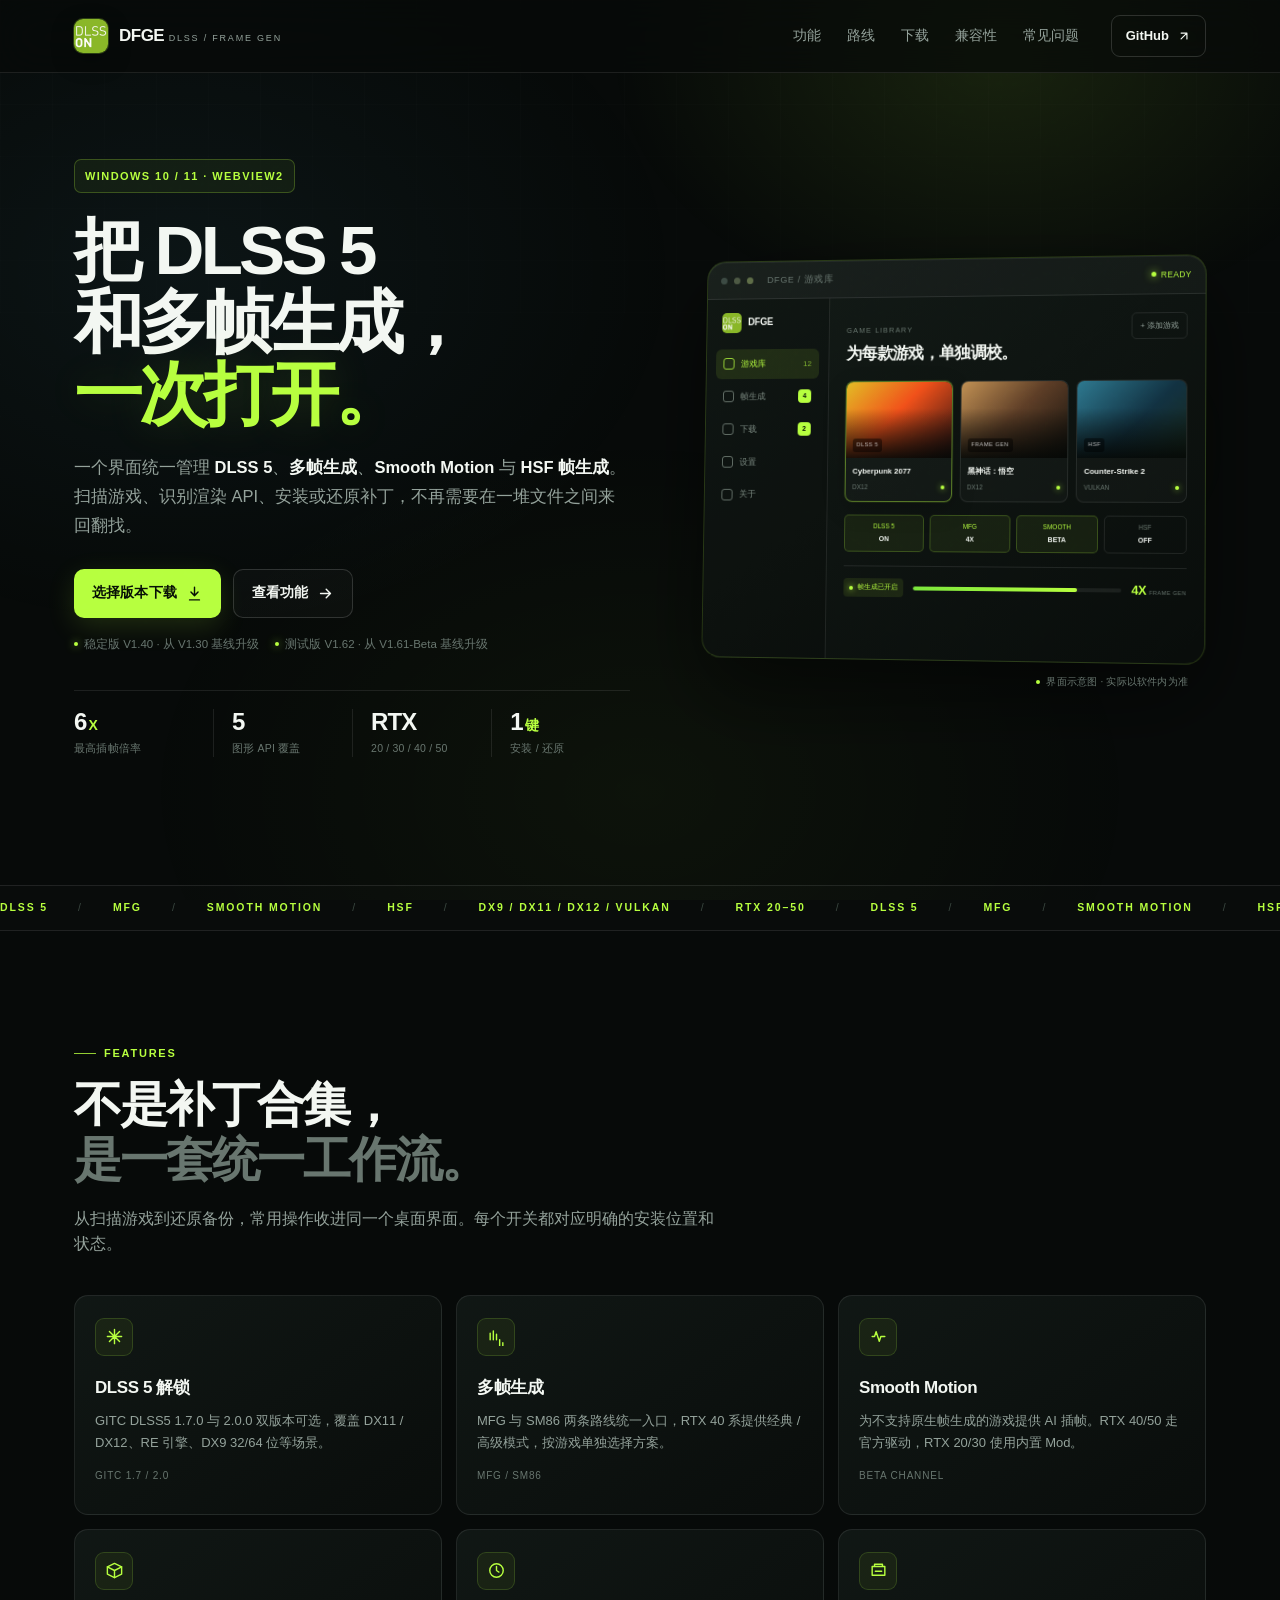
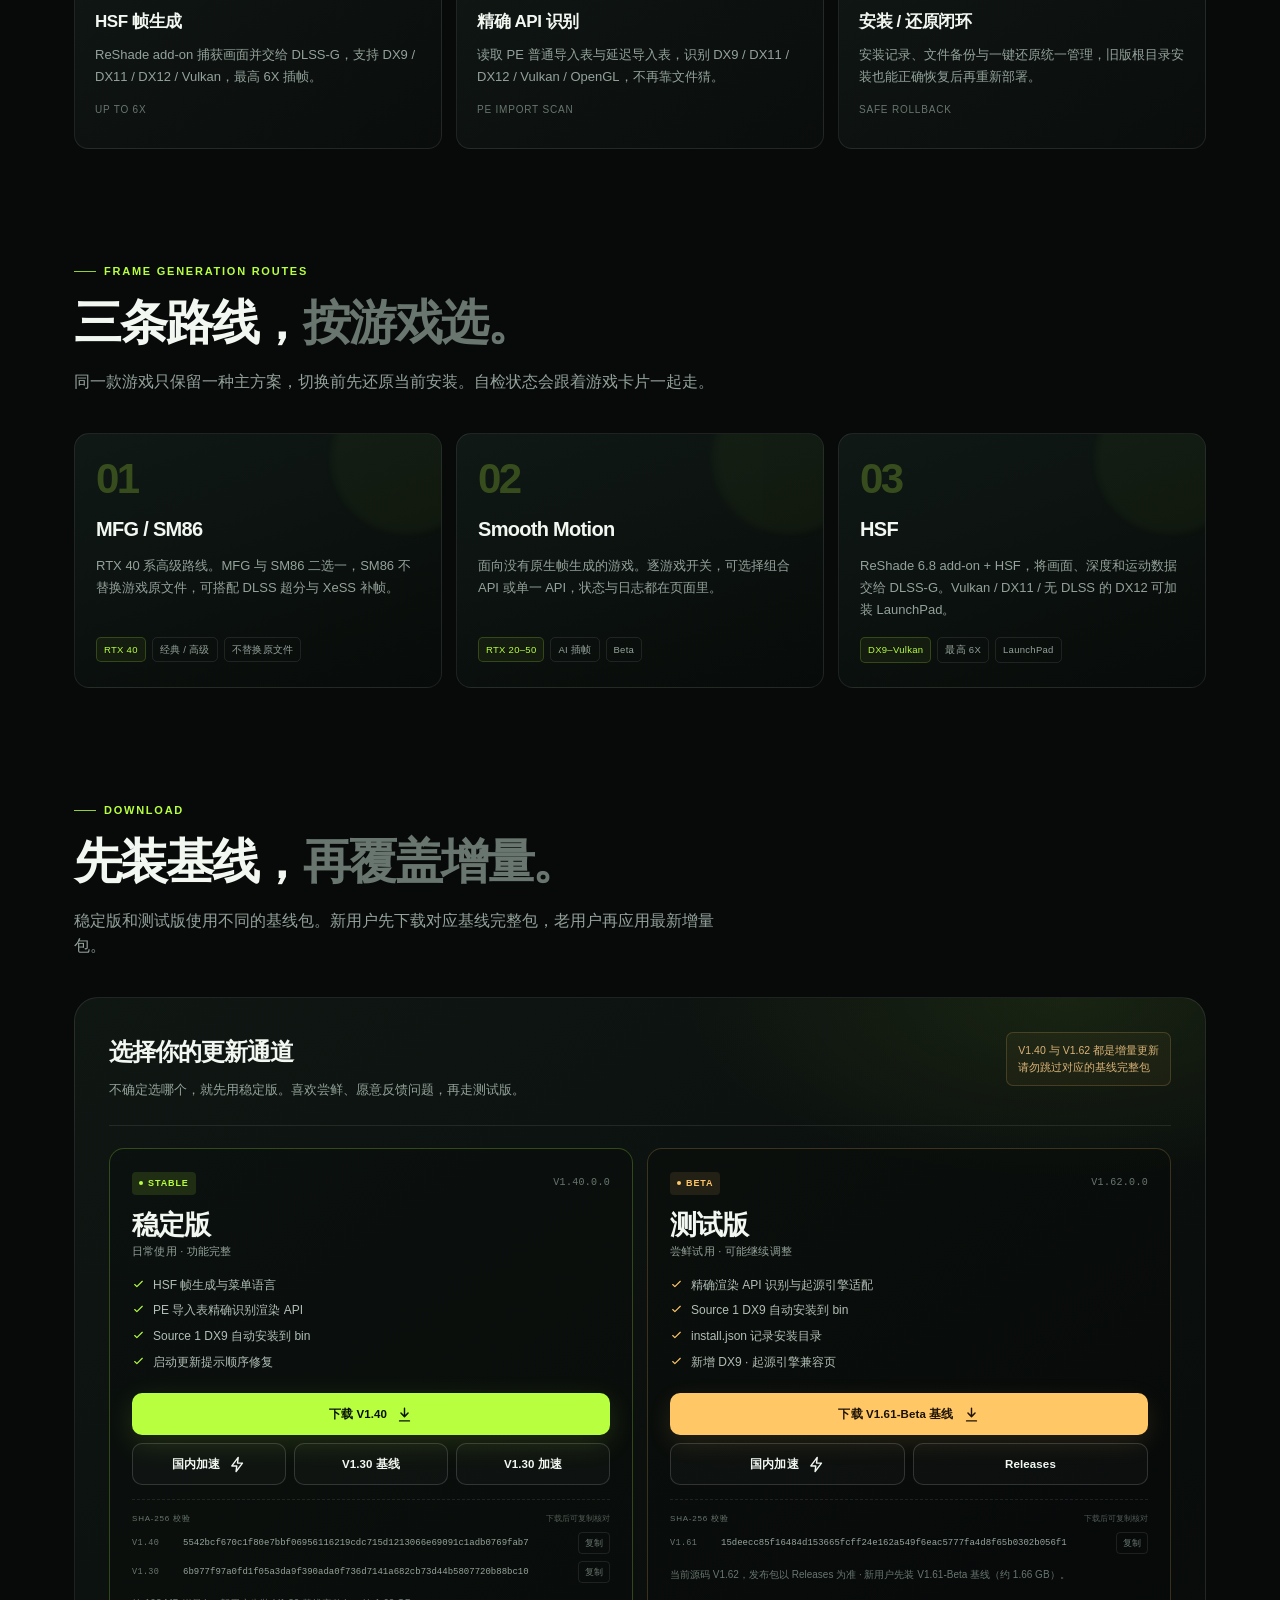
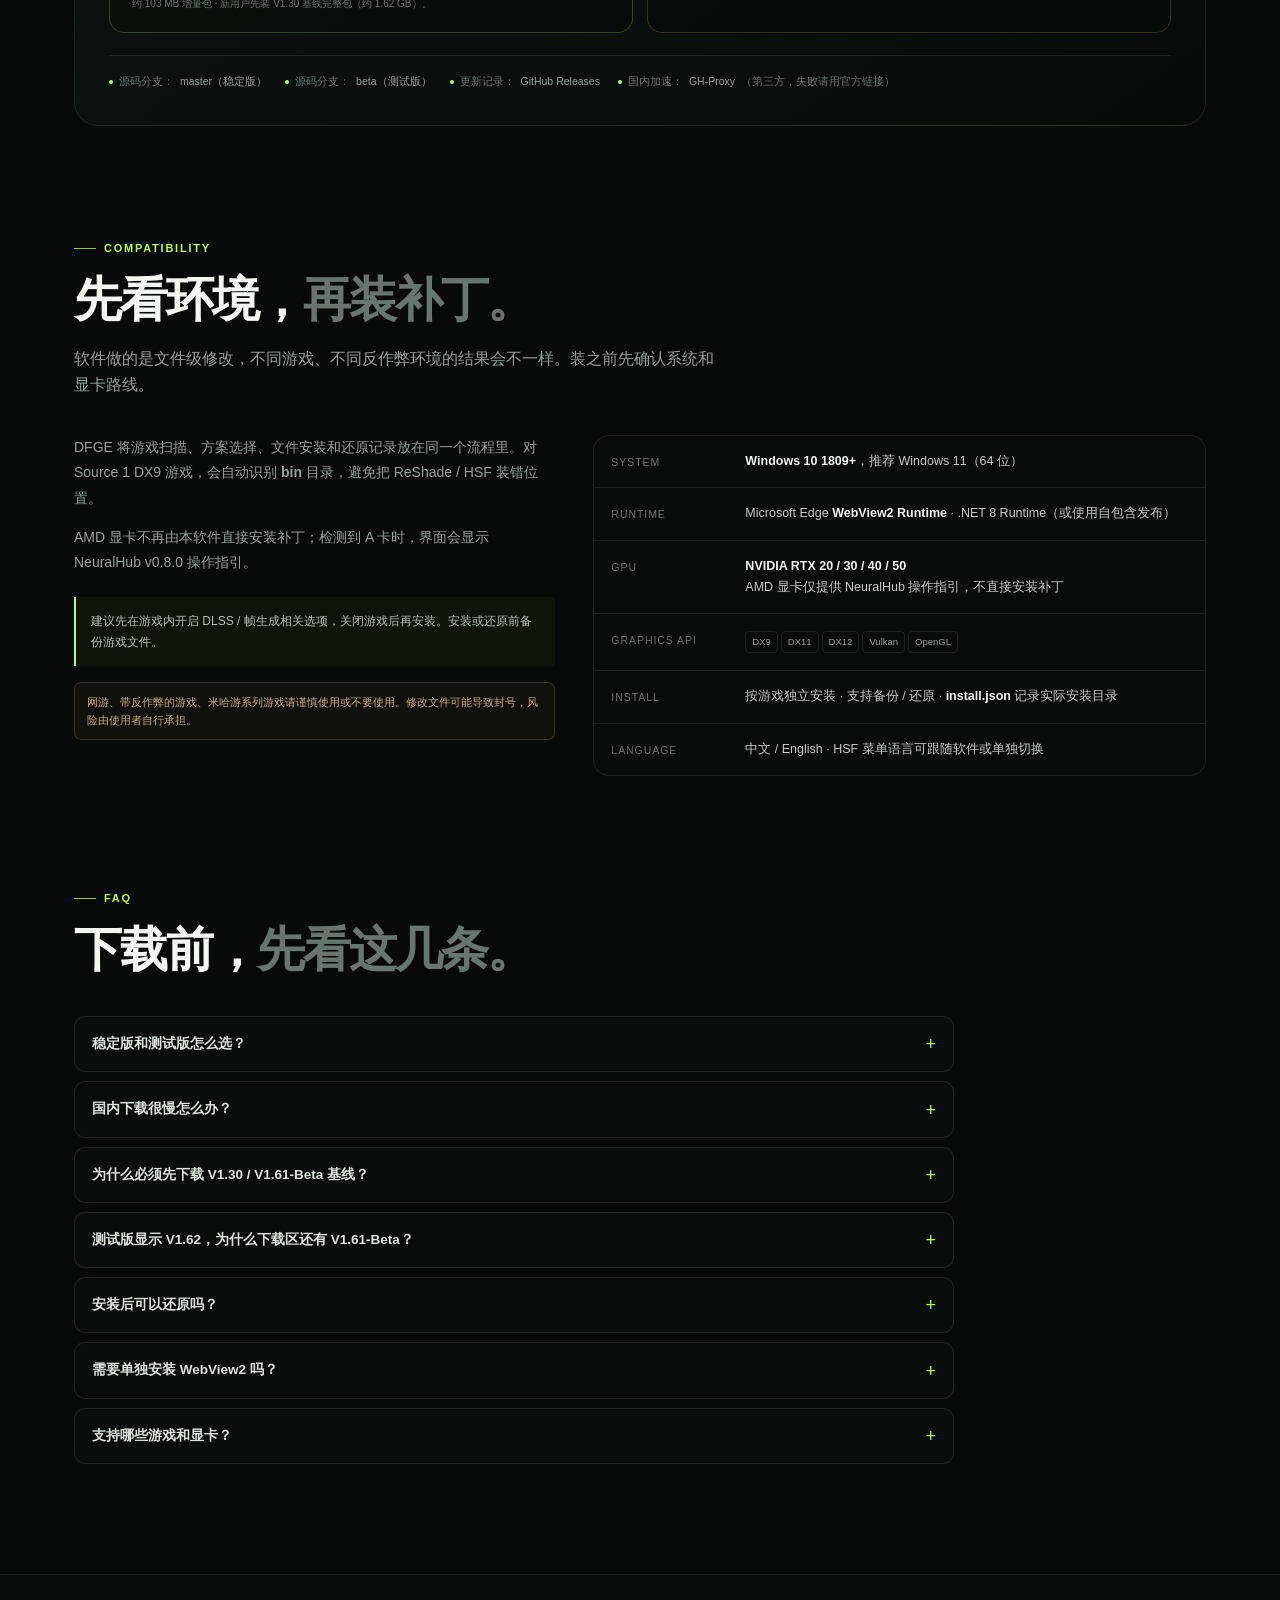
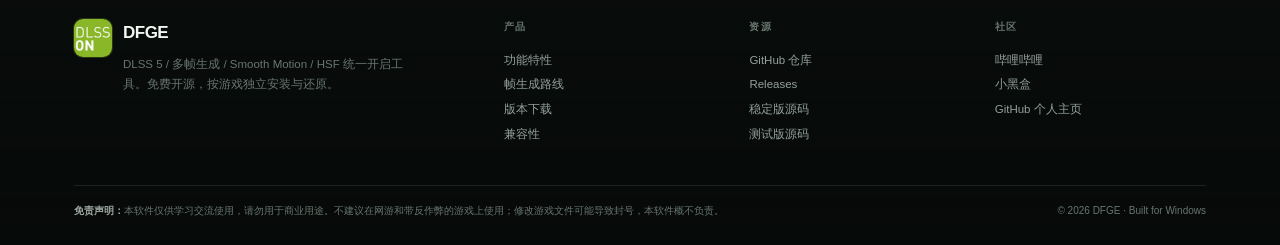
==== commit 24d145d7: "site: add China acceleration links and SHA-256" ====
--- a/docs/index.html
+++ b/docs/index.html
@@ -355,9 +355,18 @@
 .version-card.beta li svg{color:var(--amber)}
 .version-actions{display:flex;flex-wrap:wrap;gap:8px;margin-top:22px}
 .version-actions .btn{flex:1;min-height:42px;padding:10px 12px;font-size:11.5px}
-.version-actions .btn-primary{color:#071006}
+.version-actions .btn-primary{flex:1 1 100%;color:#071006}
 .version-card.beta .btn-primary{background:var(--amber);color:#1c1204;box-shadow:0 8px 24px rgba(255,199,102,.12)}
 .fine{margin-top:13px;color:var(--muted-2);font-size:10px;line-height:1.6}
+.hash-head{display:flex;align-items:center;justify-content:space-between;gap:10px;color:var(--muted-2);font-size:8px;letter-spacing:.1em}
+.hash-head span:last-child{letter-spacing:0;text-transform:none;opacity:.75}
+.hash-list{display:grid;gap:7px;margin-top:14px;padding-top:12px;border-top:1px dashed var(--line)}
+.hash-row{display:grid;grid-template-columns:44px minmax(0,1fr) auto;gap:7px;align-items:center}
+.hash-label{color:var(--muted-2);font-family:"Cascadia Mono","Consolas",monospace;font-size:8.5px;letter-spacing:.04em}
+.hash-row code{min-width:0;color:#96a59c;font-family:"Cascadia Mono","Consolas",monospace;font-size:9px;line-height:1.45;word-break:break-all}
+.copy-btn{padding:3px 6px;border:1px solid var(--line);border-radius:4px;color:var(--muted-2);font-size:8.5px;transition:color .2s,border-color .2s,background .2s}
+.copy-btn:hover{color:var(--lime);border-color:rgba(183,255,63,.28);background:rgba(183,255,63,.05)}
+.copy-btn.copied{color:var(--lime);border-color:rgba(183,255,63,.3)}
 .download-foot{display:flex;flex-wrap:wrap;align-items:center;gap:8px 18px;margin-top:22px;padding-top:17px;border-top:1px solid var(--line);color:var(--muted-2);font-size:10.5px}
 .download-foot a{color:var(--muted);transition:color .2s}
 .download-foot a:hover{color:var(--lime)}
@@ -458,7 +467,8 @@
   .section-head h2{font-size:31px}
   .download-shell{padding:20px 16px}
   .version-card{padding:19px 16px 17px}
-  .version-actions .btn{flex:1 1 100%}
+  .version-actions .btn{flex:1 1 calc(50% - 4px)}
+  .version-actions .btn-primary{flex:1 1 100%}
   .footer-top{grid-template-columns:1fr 1fr;gap:24px}
   .footer-brand{grid-column:1/-1}
   .footer-col:last-child{grid-column:auto}
@@ -729,7 +739,17 @@
                 下载 V1.40
                 <svg viewBox="0 0 24 24" fill="none" stroke="currentColor" stroke-width="2" stroke-linecap="round" stroke-linejoin="round" aria-hidden="true"><path d="M12 3v12m0 0 5-5m-5 5-5-5M5 21h14"/></svg>
               </a>
-              <a class="btn btn-secondary" href="https://github.com/QSXK1314/DLSS-FrameGen-Enabler-and-DLSS5/releases/download/V1.30/DFGE-V1.30.zip" target="_blank" rel="noopener">V1.30 基线包</a>
+              <a class="btn btn-secondary" href="https://gh-proxy.com/https://github.com/QSXK1314/DLSS-FrameGen-Enabler-and-DLSS5/releases/download/V1.40/DFGE-V1.40.zip" target="_blank" rel="noopener" title="第三方 GitHub 加速，失败请改用 GitHub 官方链接">
+                国内加速
+                <svg viewBox="0 0 24 24" fill="none" stroke="currentColor" stroke-width="2" stroke-linecap="round" stroke-linejoin="round" aria-hidden="true"><path d="m13 2-9 12h7l-1 8 9-12h-7l1-8Z"/></svg>
+              </a>
+              <a class="btn btn-secondary" href="https://github.com/QSXK1314/DLSS-FrameGen-Enabler-and-DLSS5/releases/download/V1.30/DFGE-V1.30.zip" target="_blank" rel="noopener">V1.30 基线</a>
+              <a class="btn btn-secondary" href="https://gh-proxy.com/https://github.com/QSXK1314/DLSS-FrameGen-Enabler-and-DLSS5/releases/download/V1.30/DFGE-V1.30.zip" target="_blank" rel="noopener" title="第三方 GitHub 加速，失败请改用 GitHub 官方链接">V1.30 加速</a>
+            </div>
+            <div class="hash-list" aria-label="SHA-256 校验值">
+              <div class="hash-head"><span>SHA-256 校验</span><span>下载后可复制核对</span></div>
+              <div class="hash-row"><span class="hash-label">V1.40</span><code>5542bcf670c1f80e7bbf06956116219cdc715d1213066e69091c1adb0769fab7</code><button class="copy-btn" type="button" data-copy="5542bcf670c1f80e7bbf06956116219cdc715d1213066e69091c1adb0769fab7">复制</button></div>
+              <div class="hash-row"><span class="hash-label">V1.30</span><code>6b977f97a0fd1f05a3da9f390ada0f736d7141a682cb73d44b5807720b88bc10</code><button class="copy-btn" type="button" data-copy="6b977f97a0fd1f05a3da9f390ada0f736d7141a682cb73d44b5807720b88bc10">复制</button></div>
             </div>
             <p class="fine">约 103 MB 增量包 · 新用户先装 V1.30 基线完整包（约 1.62 GB）。</p>
           </article>
@@ -747,11 +767,19 @@
               <li><svg viewBox="0 0 24 24" fill="none" stroke="currentColor" stroke-width="2" stroke-linecap="round" stroke-linejoin="round"><path d="m5 12 4 4L19 6"/></svg>新增 DX9 · 起源引擎兼容页</li>
             </ul>
             <div class="version-actions">
-              <a class="btn btn-primary" href="https://github.com/QSXK1314/DLSS-FrameGen-Enabler-and-DLSS5/releases" target="_blank" rel="noopener">
-                查看测试版发布
-                <svg viewBox="0 0 24 24" fill="none" stroke="currentColor" stroke-width="2" stroke-linecap="round" stroke-linejoin="round" aria-hidden="true"><path d="M5 12h14M13 6l6 6-6 6"/></svg>
+              <a class="btn btn-primary" href="https://github.com/QSXK1314/DLSS-FrameGen-Enabler-and-DLSS5/releases/download/V1.61-beta/DFGE-V1.61.Beta.zip" target="_blank" rel="noopener">
+                下载 V1.61-Beta 基线
+                <svg viewBox="0 0 24 24" fill="none" stroke="currentColor" stroke-width="2" stroke-linecap="round" stroke-linejoin="round" aria-hidden="true"><path d="M12 3v12m0 0 5-5m-5 5-5-5M5 21h14"/></svg>
               </a>
-              <a class="btn btn-secondary" href="https://github.com/QSXK1314/DLSS-FrameGen-Enabler-and-DLSS5/releases/download/V1.61-beta/DFGE-V1.61.Beta.zip" target="_blank" rel="noopener">V1.61-Beta 基线</a>
+              <a class="btn btn-secondary" href="https://gh-proxy.com/https://github.com/QSXK1314/DLSS-FrameGen-Enabler-and-DLSS5/releases/download/V1.61-beta/DFGE-V1.61.Beta.zip" target="_blank" rel="noopener" title="第三方 GitHub 加速，失败请改用 GitHub 官方链接">
+                国内加速
+                <svg viewBox="0 0 24 24" fill="none" stroke="currentColor" stroke-width="2" stroke-linecap="round" stroke-linejoin="round" aria-hidden="true"><path d="m13 2-9 12h7l-1 8 9-12h-7l1-8Z"/></svg>
+              </a>
+              <a class="btn btn-secondary" href="https://github.com/QSXK1314/DLSS-FrameGen-Enabler-and-DLSS5/releases" target="_blank" rel="noopener">Releases</a>
+            </div>
+            <div class="hash-list" aria-label="SHA-256 校验值">
+              <div class="hash-head"><span>SHA-256 校验</span><span>下载后可复制核对</span></div>
+              <div class="hash-row"><span class="hash-label">V1.61</span><code>15deecc85f16484d153665fcff24e162a549f6eac5777fa4d8f65b0302b056f1</code><button class="copy-btn" type="button" data-copy="15deecc85f16484d153665fcff24e162a549f6eac5777fa4d8f65b0302b056f1">复制</button></div>
             </div>
             <p class="fine">当前源码 V1.62，发布包以 Releases 为准 · 新用户先装 V1.61-Beta 基线（约 1.66 GB）。</p>
           </article>
@@ -761,6 +789,7 @@
           <span><i></i>源码分支：<a href="https://github.com/QSXK1314/DLSS-FrameGen-Enabler-and-DLSS5/tree/master" target="_blank" rel="noopener">master（稳定版）</a></span>
           <span><i></i>源码分支：<a href="https://github.com/QSXK1314/DLSS-FrameGen-Enabler-and-DLSS5/tree/beta" target="_blank" rel="noopener">beta（测试版）</a></span>
           <span><i></i>更新记录：<a href="https://github.com/QSXK1314/DLSS-FrameGen-Enabler-and-DLSS5/releases" target="_blank" rel="noopener">GitHub Releases</a></span>
+          <span><i></i>国内加速：<a href="https://gh-proxy.com/" target="_blank" rel="noopener">GH-Proxy</a>（第三方，失败请用官方链接）</span>
         </div>
       </div>
     </div>
@@ -822,6 +851,10 @@
           <p>想稳定日常使用，选 <b>稳定版 V1.40</b>；想尝鲜、愿意反馈问题，选 <b>测试版 V1.62</b>。两个版本的基线包不同，不能混用。</p>
         </details>
         <details class="faq-item">
+          <summary>国内下载很慢怎么办？</summary>
+          <p>下载区每个文件都保留了 GitHub 官方链接，并额外提供“国内加速”按钮，通过第三方 <b>GH-Proxy</b> 代理公开的 Release 资产。加速失败或速度不理想时，直接改用 GitHub 官方链接；下载后请用页面上的 SHA-256 校验文件完整性。</p>
+        </details>
+        <details class="faq-item">
           <summary>为什么必须先下载 V1.30 / V1.61-Beta 基线？</summary>
           <p>增量包只包含相对基线的变更文件。新用户直接覆盖增量包会缺少运行文件，所以要先装对应的完整基线，再应用最新增量包。稳定版基线是 V1.30，测试版基线是 V1.61-Beta。</p>
         </details>
@@ -921,6 +954,31 @@
   } else {
     reveals.forEach(el => el.classList.add('is-visible'));
   }
+
+  document.querySelectorAll('.copy-btn').forEach(btn => {
+    btn.addEventListener('click', async () => {
+      const text = btn.dataset.copy || '';
+      try {
+        await navigator.clipboard.writeText(text);
+      } catch (err) {
+        const ta = document.createElement('textarea');
+        ta.value = text;
+        ta.style.position = 'fixed';
+        ta.style.opacity = '0';
+        document.body.appendChild(ta);
+        ta.select();
+        document.execCommand('copy');
+        ta.remove();
+      }
+      const old = btn.textContent;
+      btn.textContent = '已复制';
+      btn.classList.add('copied');
+      setTimeout(() => {
+        btn.textContent = old;
+        btn.classList.remove('copied');
+      }, 1400);
+    });
+  });
 </script>
 </body>
 </html>
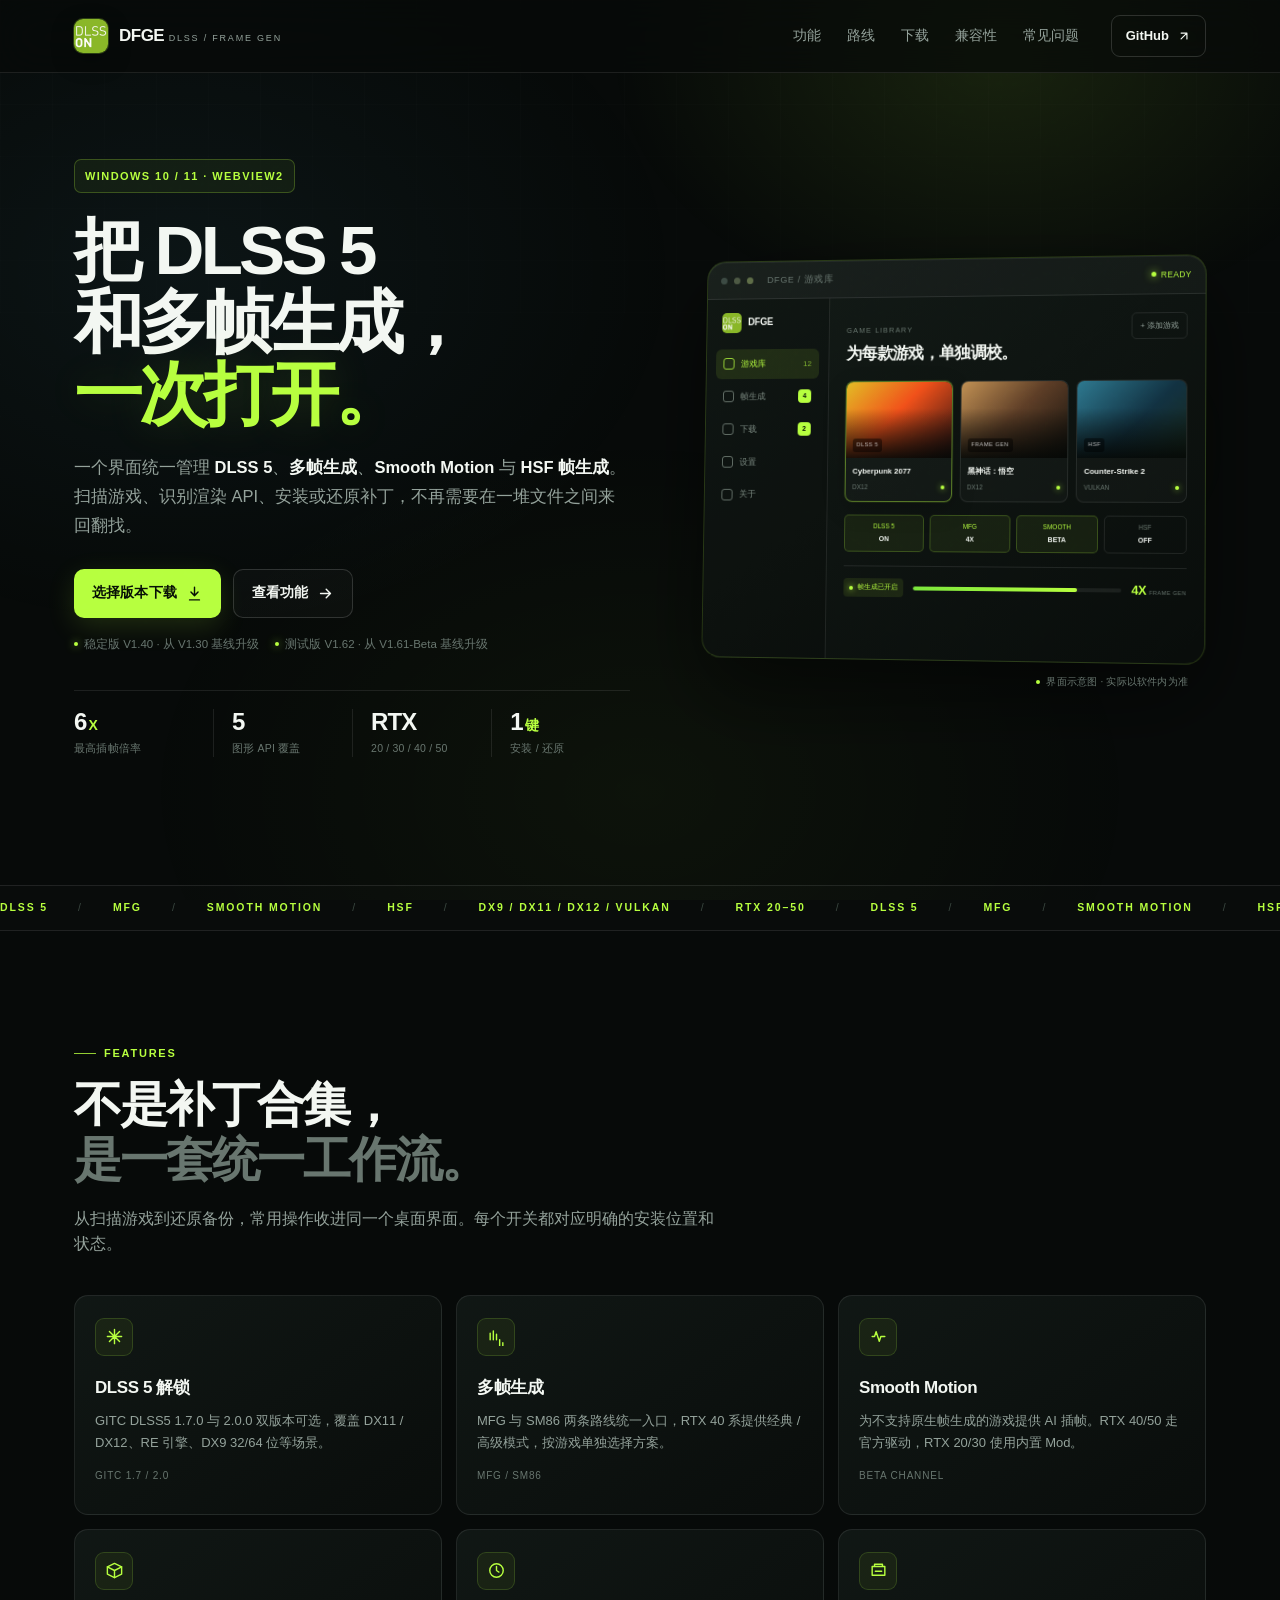
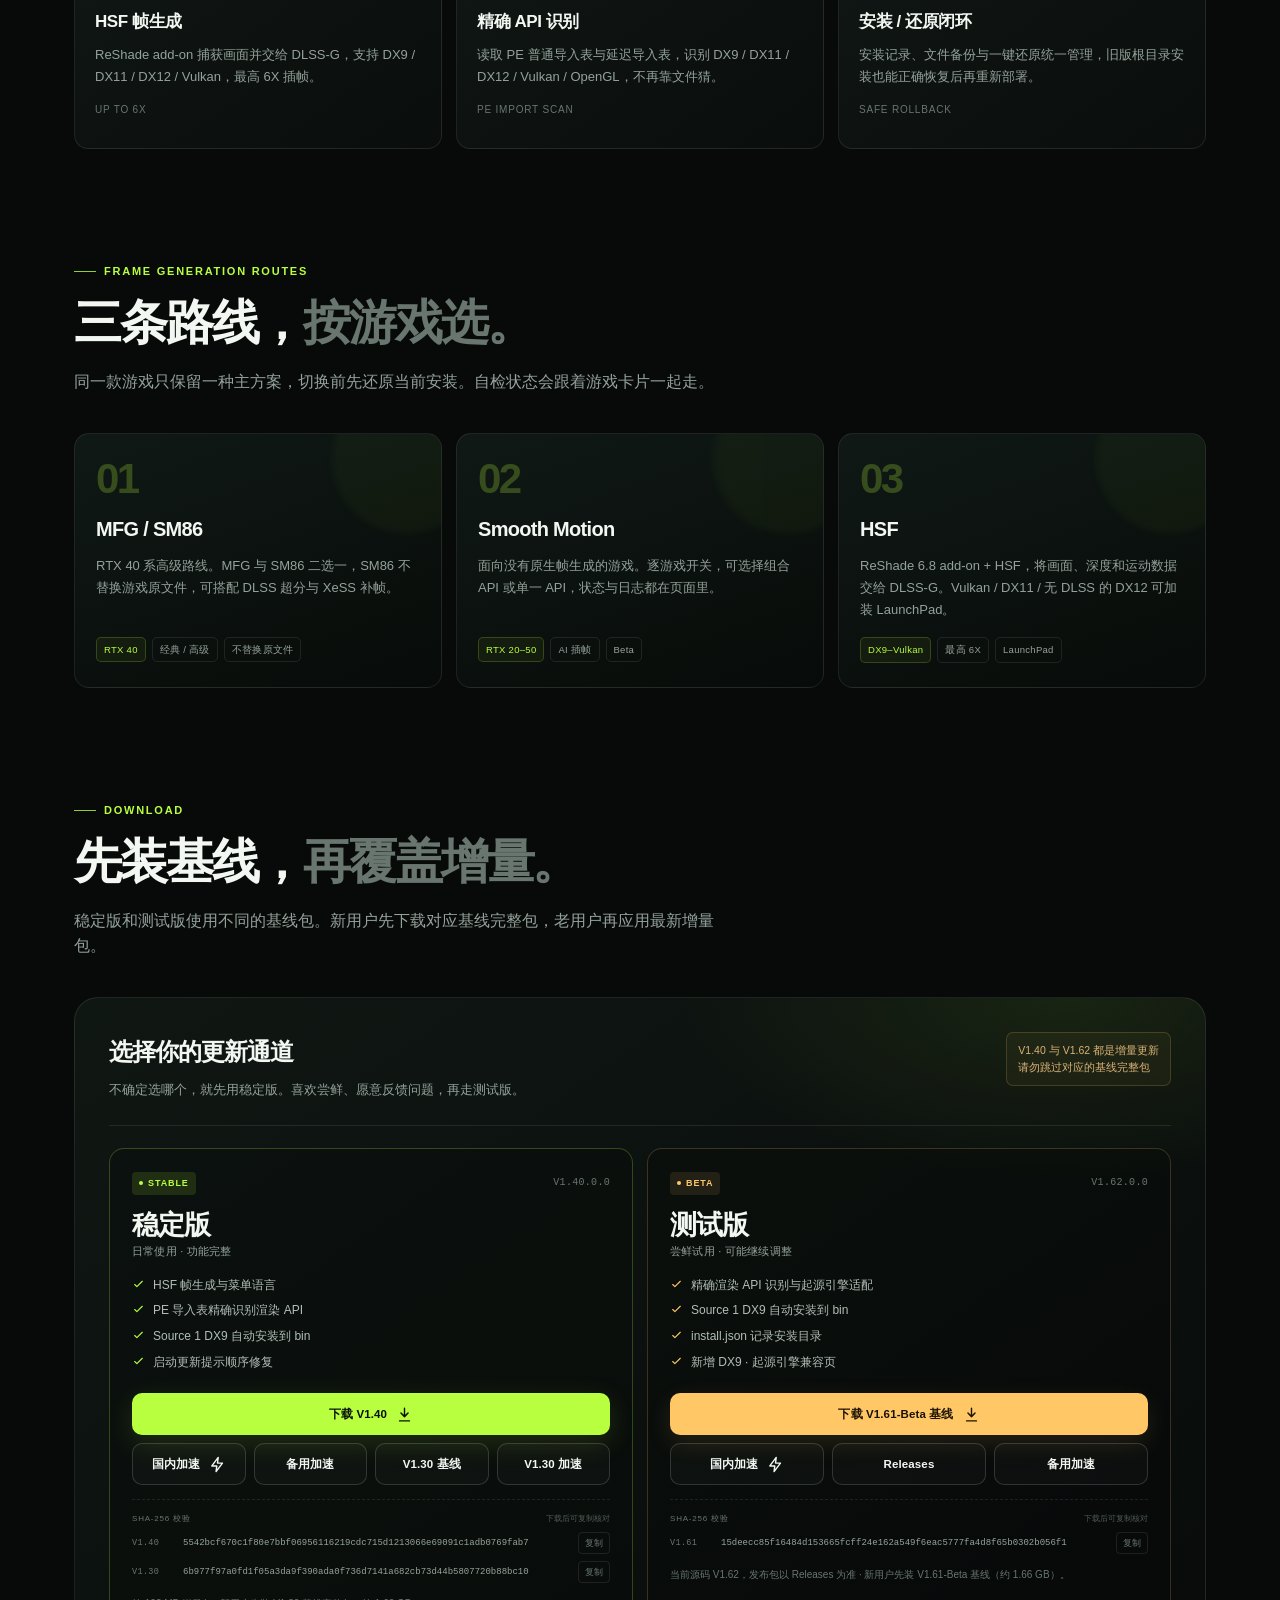
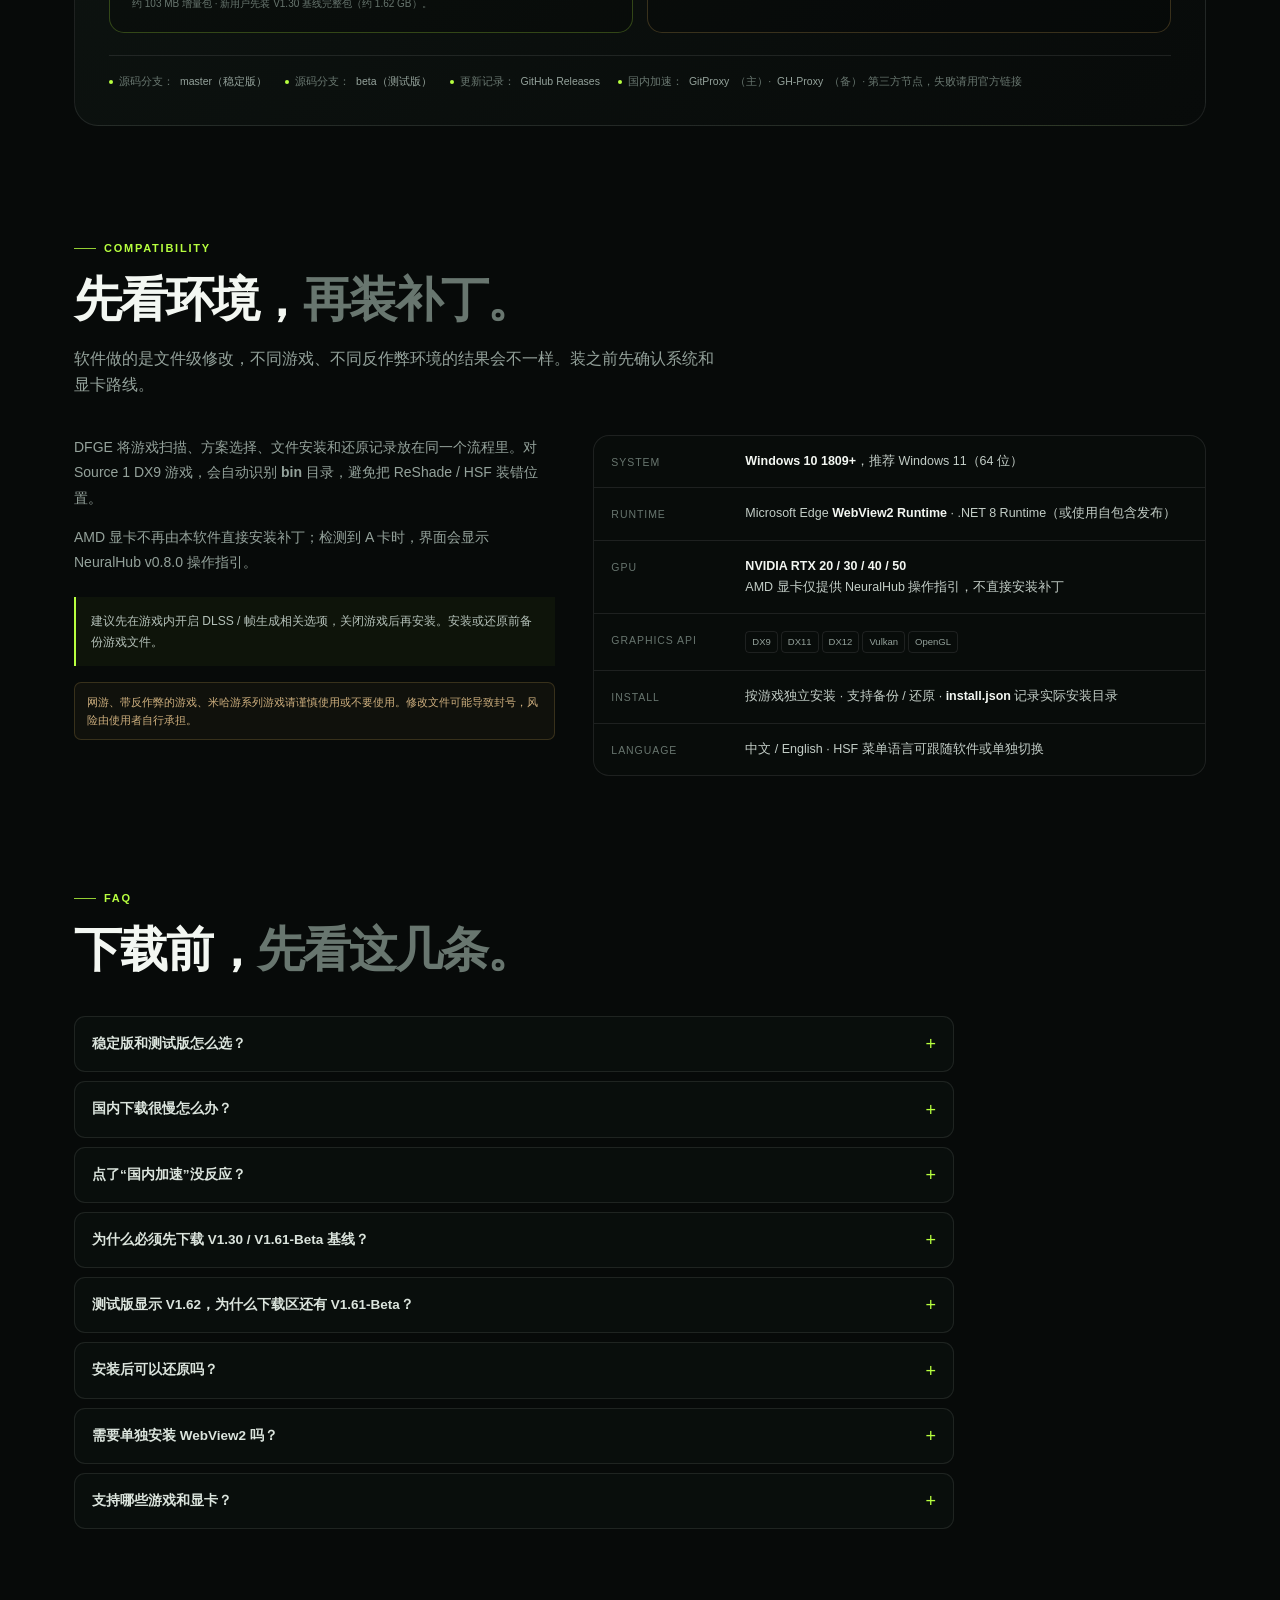
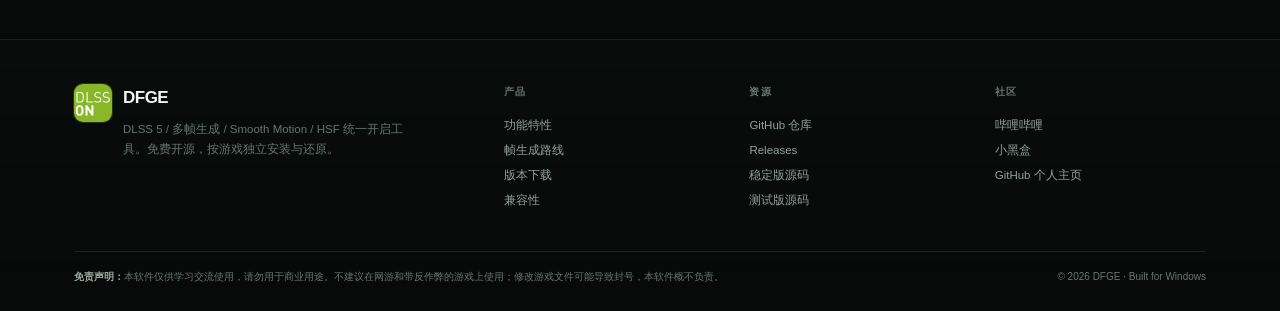
==== commit 9f8bc138: "site: switch primary accelerator to GitProxy" ====
--- a/docs/index.html
+++ b/docs/index.html
@@ -739,12 +739,13 @@
                 下载 V1.40
                 <svg viewBox="0 0 24 24" fill="none" stroke="currentColor" stroke-width="2" stroke-linecap="round" stroke-linejoin="round" aria-hidden="true"><path d="M12 3v12m0 0 5-5m-5 5-5-5M5 21h14"/></svg>
               </a>
-              <a class="btn btn-secondary" href="https://gh-proxy.com/https://github.com/QSXK1314/DLSS-FrameGen-Enabler-and-DLSS5/releases/download/V1.40/DFGE-V1.40.zip" target="_blank" rel="noopener" title="第三方 GitHub 加速，失败请改用 GitHub 官方链接">
+              <a class="btn btn-secondary" href="https://api.gitproxy.dev/github.com/QSXK1314/DLSS-FrameGen-Enabler-and-DLSS5/releases/download/V1.40/DFGE-V1.40.zip" target="_blank" rel="noopener" title="GitProxy 国内加速节点；不通请换备用加速或官方链接">
                 国内加速
                 <svg viewBox="0 0 24 24" fill="none" stroke="currentColor" stroke-width="2" stroke-linecap="round" stroke-linejoin="round" aria-hidden="true"><path d="m13 2-9 12h7l-1 8 9-12h-7l1-8Z"/></svg>
               </a>
+              <a class="btn btn-secondary" href="https://gh-proxy.org/https://github.com/QSXK1314/DLSS-FrameGen-Enabler-and-DLSS5/releases/download/V1.40/DFGE-V1.40.zip" target="_blank" rel="noopener" title="备用加速节点；不通请用 GitHub 官方链接">备用加速</a>
               <a class="btn btn-secondary" href="https://github.com/QSXK1314/DLSS-FrameGen-Enabler-and-DLSS5/releases/download/V1.30/DFGE-V1.30.zip" target="_blank" rel="noopener">V1.30 基线</a>
-              <a class="btn btn-secondary" href="https://gh-proxy.com/https://github.com/QSXK1314/DLSS-FrameGen-Enabler-and-DLSS5/releases/download/V1.30/DFGE-V1.30.zip" target="_blank" rel="noopener" title="第三方 GitHub 加速，失败请改用 GitHub 官方链接">V1.30 加速</a>
+              <a class="btn btn-secondary" href="https://api.gitproxy.dev/github.com/QSXK1314/DLSS-FrameGen-Enabler-and-DLSS5/releases/download/V1.30/DFGE-V1.30.zip" target="_blank" rel="noopener" title="GitProxy 国内加速节点；不通请用 GitHub 官方链接">V1.30 加速</a>
             </div>
             <div class="hash-list" aria-label="SHA-256 校验值">
               <div class="hash-head"><span>SHA-256 校验</span><span>下载后可复制核对</span></div>
@@ -771,11 +772,12 @@
                 下载 V1.61-Beta 基线
                 <svg viewBox="0 0 24 24" fill="none" stroke="currentColor" stroke-width="2" stroke-linecap="round" stroke-linejoin="round" aria-hidden="true"><path d="M12 3v12m0 0 5-5m-5 5-5-5M5 21h14"/></svg>
               </a>
-              <a class="btn btn-secondary" href="https://gh-proxy.com/https://github.com/QSXK1314/DLSS-FrameGen-Enabler-and-DLSS5/releases/download/V1.61-beta/DFGE-V1.61.Beta.zip" target="_blank" rel="noopener" title="第三方 GitHub 加速，失败请改用 GitHub 官方链接">
+              <a class="btn btn-secondary" href="https://api.gitproxy.dev/github.com/QSXK1314/DLSS-FrameGen-Enabler-and-DLSS5/releases/download/V1.61-beta/DFGE-V1.61.Beta.zip" target="_blank" rel="noopener" title="GitProxy 国内加速节点；不通请换备用加速或官方链接">
                 国内加速
                 <svg viewBox="0 0 24 24" fill="none" stroke="currentColor" stroke-width="2" stroke-linecap="round" stroke-linejoin="round" aria-hidden="true"><path d="m13 2-9 12h7l-1 8 9-12h-7l1-8Z"/></svg>
               </a>
               <a class="btn btn-secondary" href="https://github.com/QSXK1314/DLSS-FrameGen-Enabler-and-DLSS5/releases" target="_blank" rel="noopener">Releases</a>
+              <a class="btn btn-secondary" href="https://gh-proxy.org/https://github.com/QSXK1314/DLSS-FrameGen-Enabler-and-DLSS5/releases/download/V1.61-beta/DFGE-V1.61.Beta.zip" target="_blank" rel="noopener" title="备用加速节点；不通请用 GitHub 官方链接">备用加速</a>
             </div>
             <div class="hash-list" aria-label="SHA-256 校验值">
               <div class="hash-head"><span>SHA-256 校验</span><span>下载后可复制核对</span></div>
@@ -789,7 +791,7 @@
           <span><i></i>源码分支：<a href="https://github.com/QSXK1314/DLSS-FrameGen-Enabler-and-DLSS5/tree/master" target="_blank" rel="noopener">master（稳定版）</a></span>
           <span><i></i>源码分支：<a href="https://github.com/QSXK1314/DLSS-FrameGen-Enabler-and-DLSS5/tree/beta" target="_blank" rel="noopener">beta（测试版）</a></span>
           <span><i></i>更新记录：<a href="https://github.com/QSXK1314/DLSS-FrameGen-Enabler-and-DLSS5/releases" target="_blank" rel="noopener">GitHub Releases</a></span>
-          <span><i></i>国内加速：<a href="https://gh-proxy.com/" target="_blank" rel="noopener">GH-Proxy</a>（第三方，失败请用官方链接）</span>
+          <span><i></i>国内加速：<a href="https://gitproxy.dev/" target="_blank" rel="noopener">GitProxy</a>（主）· <a href="https://gh-proxy.org/" target="_blank" rel="noopener">GH-Proxy</a>（备）· 第三方节点，失败请用官方链接</span>
         </div>
       </div>
     </div>
@@ -852,7 +854,11 @@
         </details>
         <details class="faq-item">
           <summary>国内下载很慢怎么办？</summary>
-          <p>下载区每个文件都保留了 GitHub 官方链接，并额外提供“国内加速”按钮，通过第三方 <b>GH-Proxy</b> 代理公开的 Release 资产。加速失败或速度不理想时，直接改用 GitHub 官方链接；下载后请用页面上的 SHA-256 校验文件完整性。</p>
+          <p>下载区每个文件都保留了 GitHub 官方链接，并额外提供“国内加速”按钮。主节点使用第三方 <b>GitProxy</b> 代理公开的 Release 资产，另有 <b>GH-Proxy</b> 作为备用加速。某个节点限速或连不上时，换另一个节点，或直接改用 GitHub 官方链接；下载后请用页面上的 SHA-256 校验文件完整性。</p>
+        </details>
+        <details class="faq-item">
+          <summary>点了“国内加速”没反应？</summary>
+          <p>先点同卡片的“备用加速”换一个节点。仍然没有反应时，右键复制按钮链接，粘贴到新标签页打开。部分浏览器、下载器或安全软件会拦截跨域附件，或先扫描大文件再开始下载。</p>
         </details>
         <details class="faq-item">
           <summary>为什么必须先下载 V1.30 / V1.61-Beta 基线？</summary>
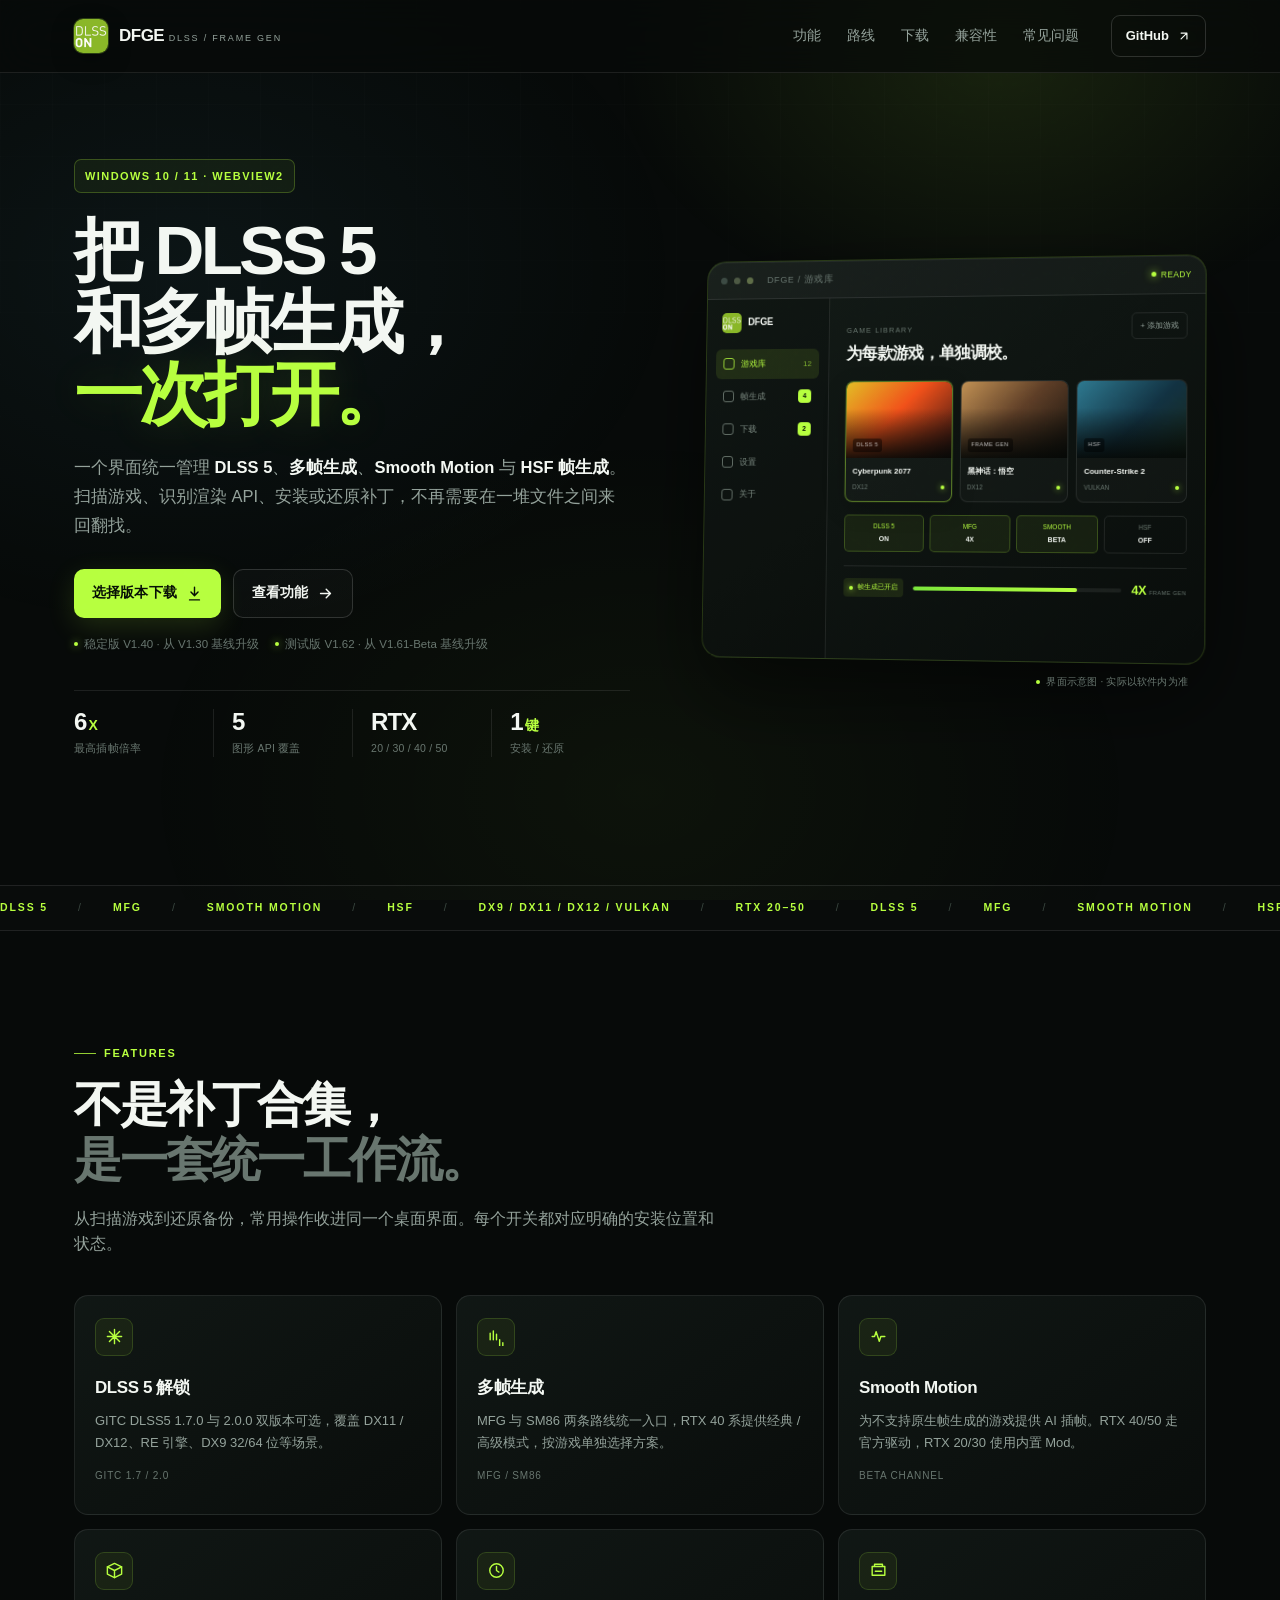
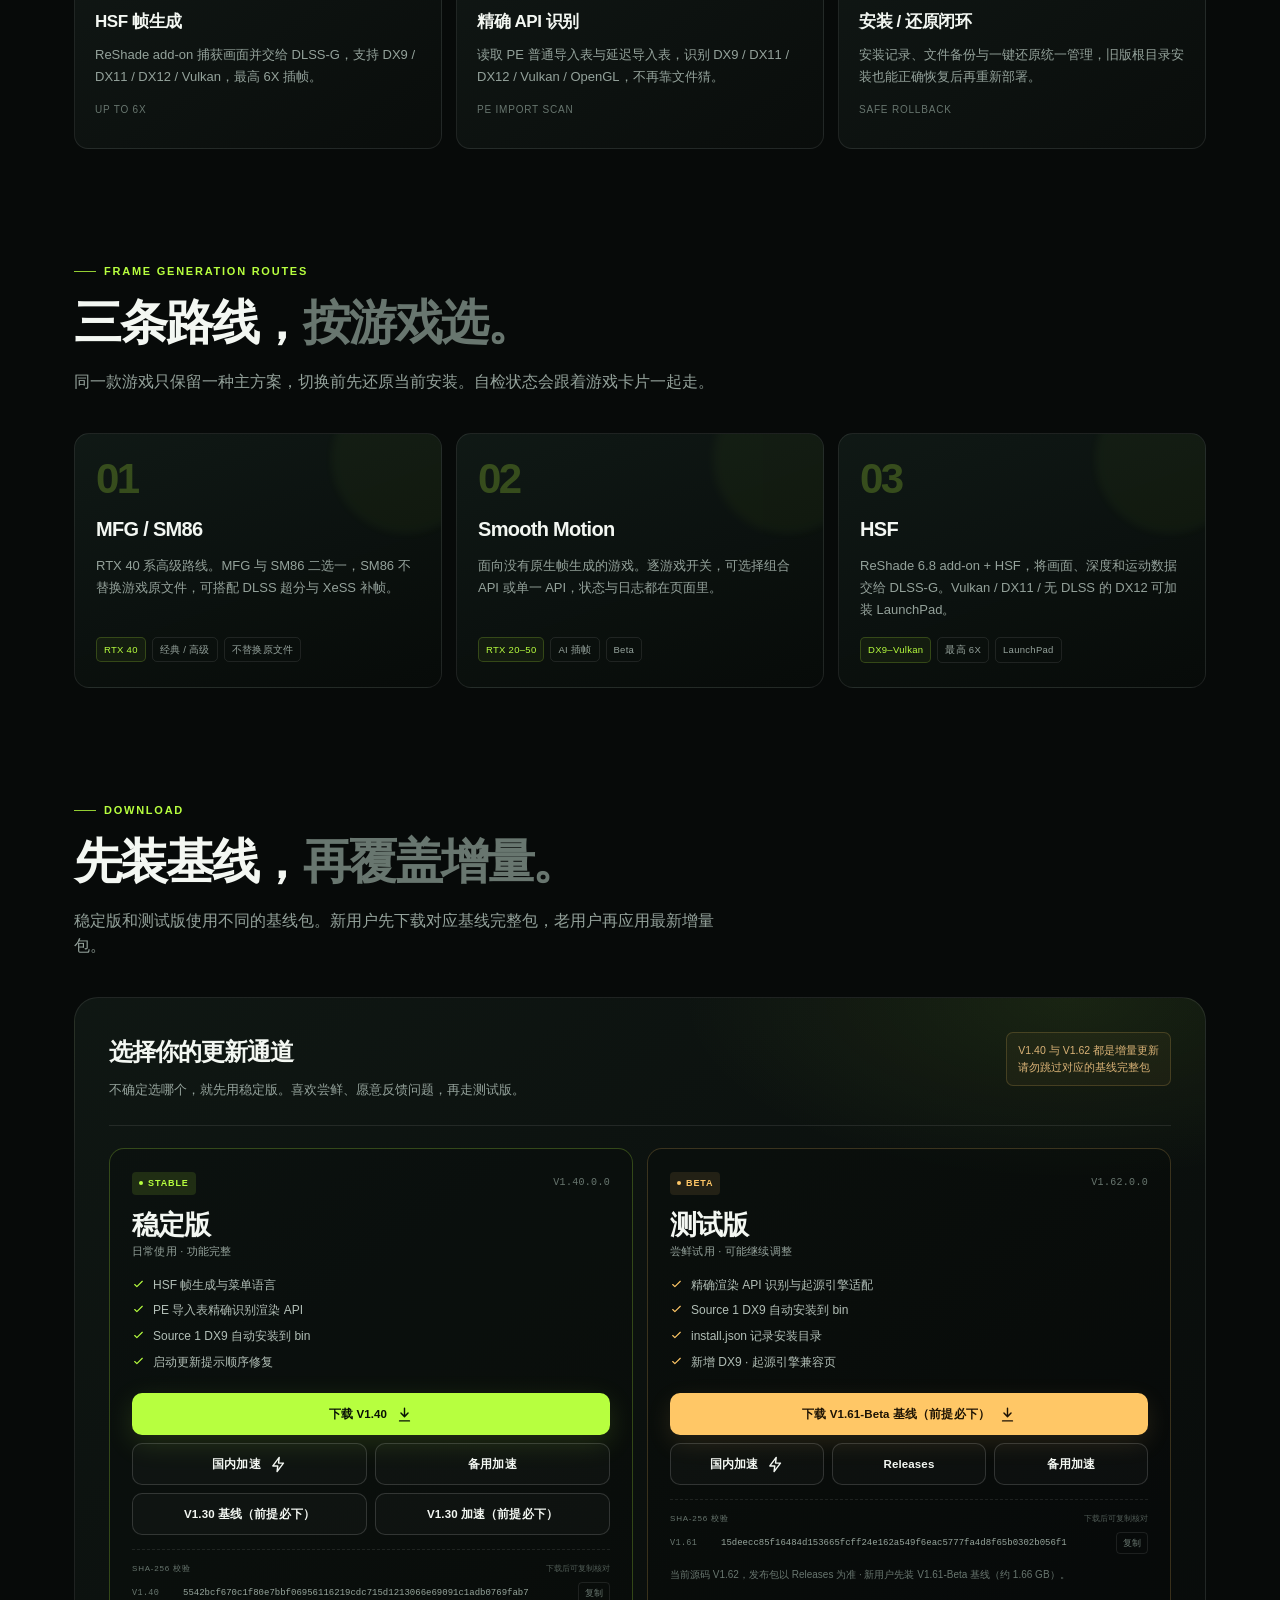
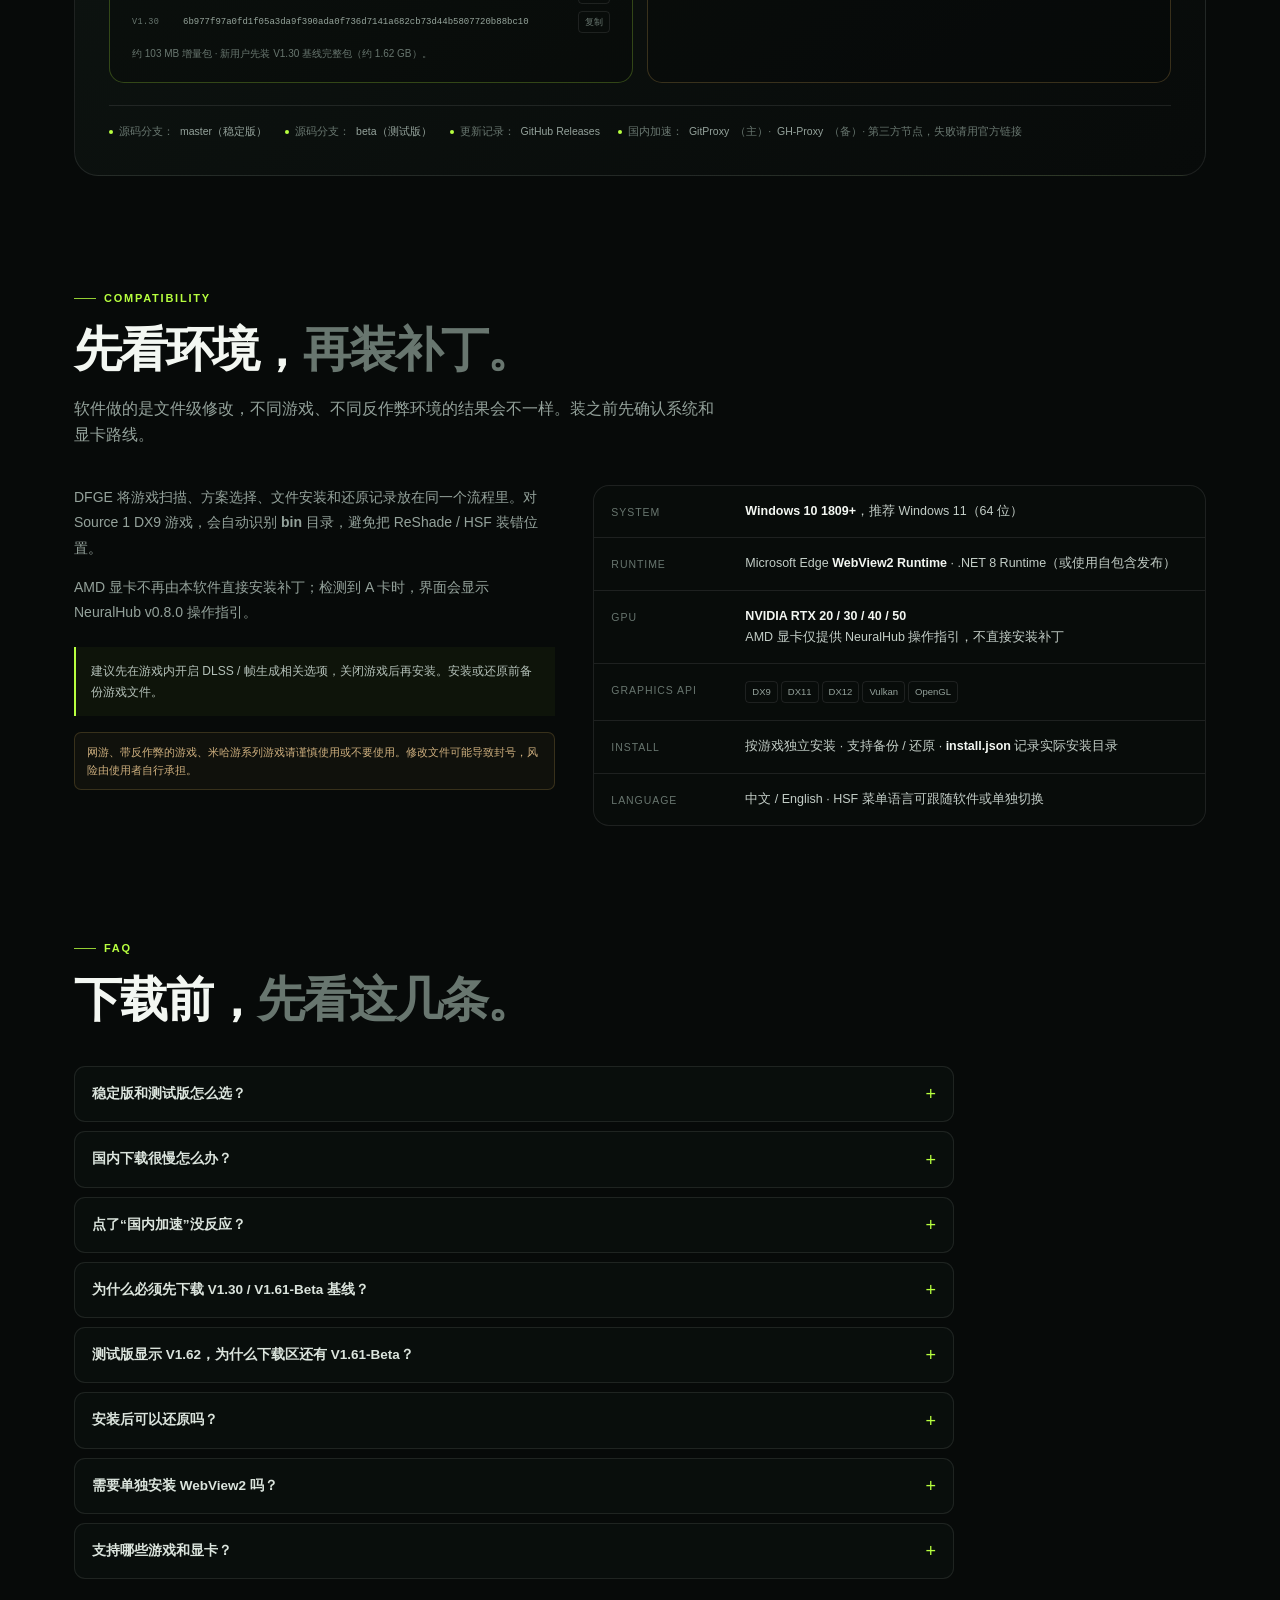
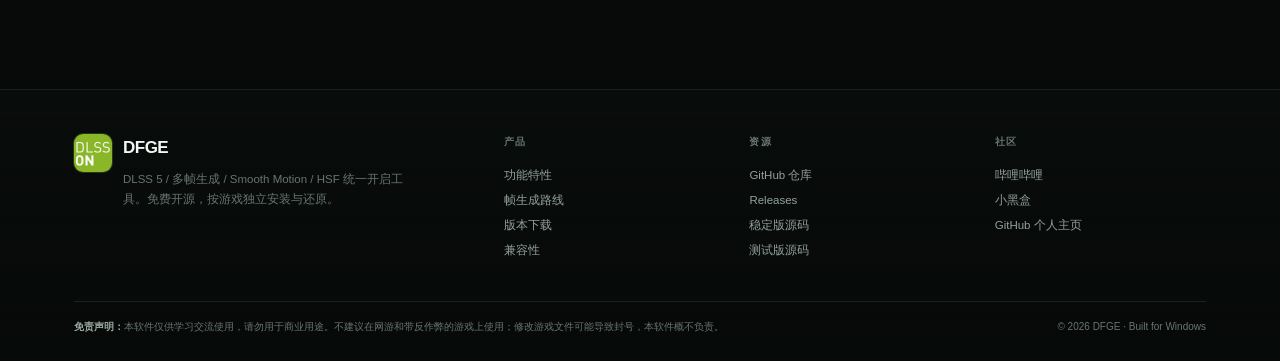
==== commit 8fbbea8f: "site: mark baseline packages as prerequisite" ====
--- a/docs/index.html
+++ b/docs/index.html
@@ -357,6 +357,7 @@
 .version-actions .btn{flex:1;min-height:42px;padding:10px 12px;font-size:11.5px}
 .version-actions .btn-primary{flex:1 1 100%;color:#071006}
 .version-card.beta .btn-primary{background:var(--amber);color:#1c1204;box-shadow:0 8px 24px rgba(255,199,102,.12)}
+.version-actions.stable-actions .btn-secondary{flex:1 1 calc(50% - 4px)}
 .fine{margin-top:13px;color:var(--muted-2);font-size:10px;line-height:1.6}
 .hash-head{display:flex;align-items:center;justify-content:space-between;gap:10px;color:var(--muted-2);font-size:8px;letter-spacing:.1em}
 .hash-head span:last-child{letter-spacing:0;text-transform:none;opacity:.75}
@@ -734,7 +735,7 @@
               <li><svg viewBox="0 0 24 24" fill="none" stroke="currentColor" stroke-width="2" stroke-linecap="round" stroke-linejoin="round"><path d="m5 12 4 4L19 6"/></svg>Source 1 DX9 自动安装到 bin</li>
               <li><svg viewBox="0 0 24 24" fill="none" stroke="currentColor" stroke-width="2" stroke-linecap="round" stroke-linejoin="round"><path d="m5 12 4 4L19 6"/></svg>启动更新提示顺序修复</li>
             </ul>
-            <div class="version-actions">
+            <div class="version-actions stable-actions">
               <a class="btn btn-primary" href="https://github.com/QSXK1314/DLSS-FrameGen-Enabler-and-DLSS5/releases/download/V1.40/DFGE-V1.40.zip" target="_blank" rel="noopener">
                 下载 V1.40
                 <svg viewBox="0 0 24 24" fill="none" stroke="currentColor" stroke-width="2" stroke-linecap="round" stroke-linejoin="round" aria-hidden="true"><path d="M12 3v12m0 0 5-5m-5 5-5-5M5 21h14"/></svg>
@@ -744,8 +745,8 @@
                 <svg viewBox="0 0 24 24" fill="none" stroke="currentColor" stroke-width="2" stroke-linecap="round" stroke-linejoin="round" aria-hidden="true"><path d="m13 2-9 12h7l-1 8 9-12h-7l1-8Z"/></svg>
               </a>
               <a class="btn btn-secondary" href="https://gh-proxy.org/https://github.com/QSXK1314/DLSS-FrameGen-Enabler-and-DLSS5/releases/download/V1.40/DFGE-V1.40.zip" target="_blank" rel="noopener" title="备用加速节点；不通请用 GitHub 官方链接">备用加速</a>
-              <a class="btn btn-secondary" href="https://github.com/QSXK1314/DLSS-FrameGen-Enabler-and-DLSS5/releases/download/V1.30/DFGE-V1.30.zip" target="_blank" rel="noopener">V1.30 基线</a>
-              <a class="btn btn-secondary" href="https://api.gitproxy.dev/github.com/QSXK1314/DLSS-FrameGen-Enabler-and-DLSS5/releases/download/V1.30/DFGE-V1.30.zip" target="_blank" rel="noopener" title="GitProxy 国内加速节点；不通请用 GitHub 官方链接">V1.30 加速</a>
+              <a class="btn btn-secondary" href="https://github.com/QSXK1314/DLSS-FrameGen-Enabler-and-DLSS5/releases/download/V1.30/DFGE-V1.30.zip" target="_blank" rel="noopener">V1.30 基线（前提必下）</a>
+              <a class="btn btn-secondary" href="https://api.gitproxy.dev/github.com/QSXK1314/DLSS-FrameGen-Enabler-and-DLSS5/releases/download/V1.30/DFGE-V1.30.zip" target="_blank" rel="noopener" title="V1.30 基线加速包（前提必下）；不通请用 GitHub 官方链接">V1.30 加速（前提必下）</a>
             </div>
             <div class="hash-list" aria-label="SHA-256 校验值">
               <div class="hash-head"><span>SHA-256 校验</span><span>下载后可复制核对</span></div>
@@ -769,7 +770,7 @@
             </ul>
             <div class="version-actions">
               <a class="btn btn-primary" href="https://github.com/QSXK1314/DLSS-FrameGen-Enabler-and-DLSS5/releases/download/V1.61-beta/DFGE-V1.61.Beta.zip" target="_blank" rel="noopener">
-                下载 V1.61-Beta 基线
+                下载 V1.61-Beta 基线（前提必下）
                 <svg viewBox="0 0 24 24" fill="none" stroke="currentColor" stroke-width="2" stroke-linecap="round" stroke-linejoin="round" aria-hidden="true"><path d="M12 3v12m0 0 5-5m-5 5-5-5M5 21h14"/></svg>
               </a>
               <a class="btn btn-secondary" href="https://api.gitproxy.dev/github.com/QSXK1314/DLSS-FrameGen-Enabler-and-DLSS5/releases/download/V1.61-beta/DFGE-V1.61.Beta.zip" target="_blank" rel="noopener" title="GitProxy 国内加速节点；不通请换备用加速或官方链接">
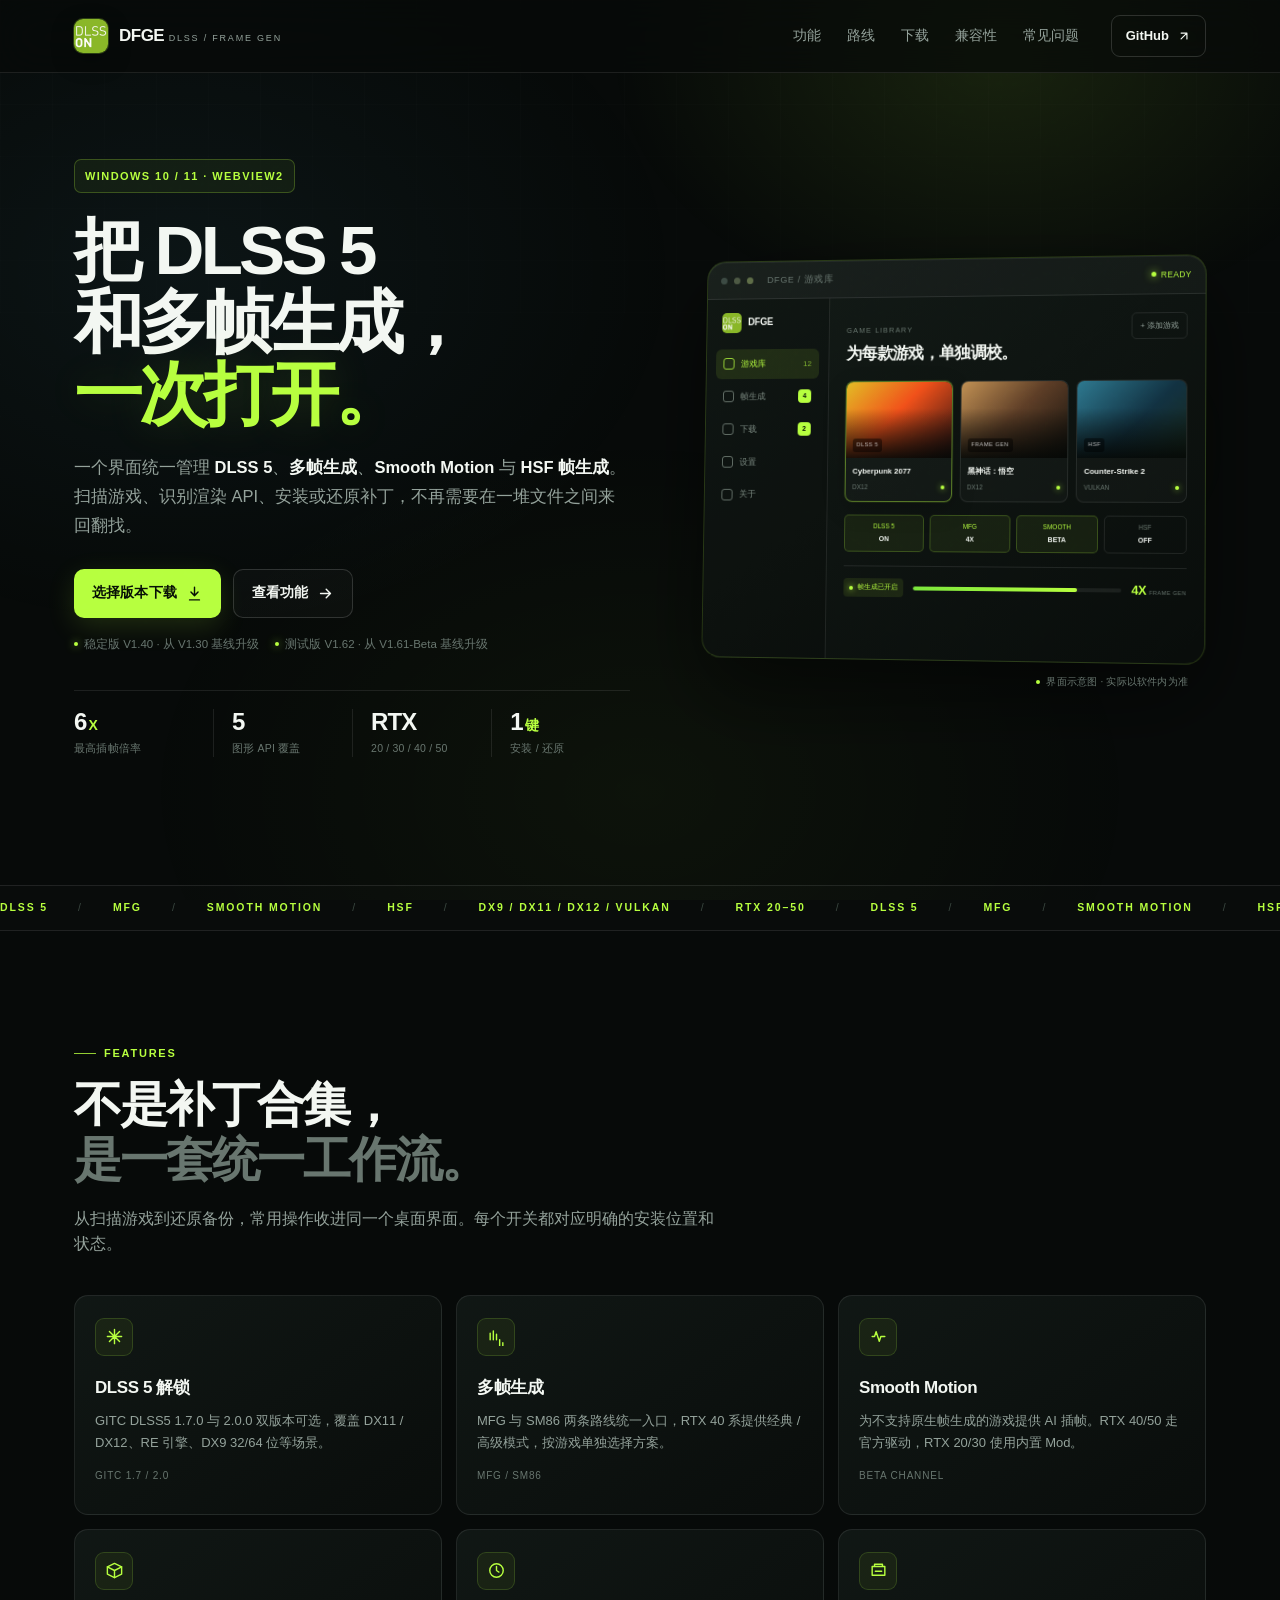
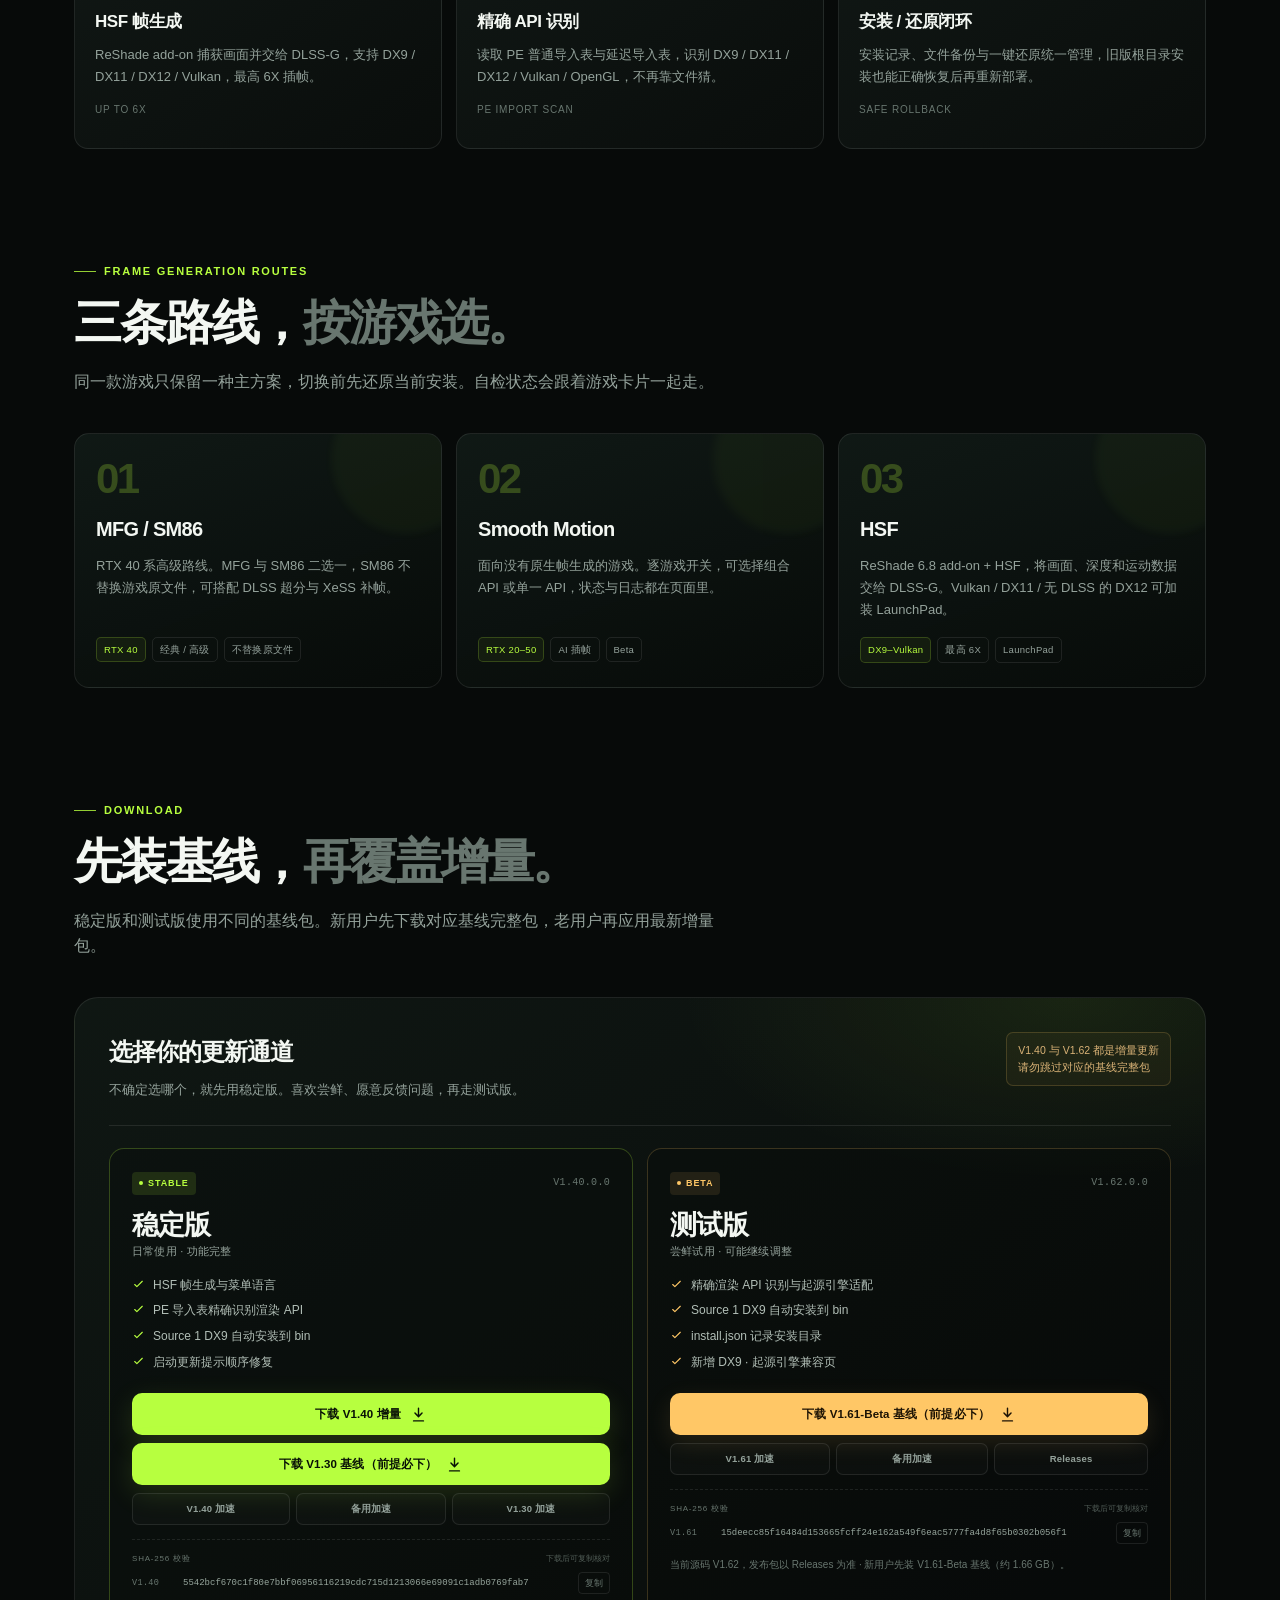
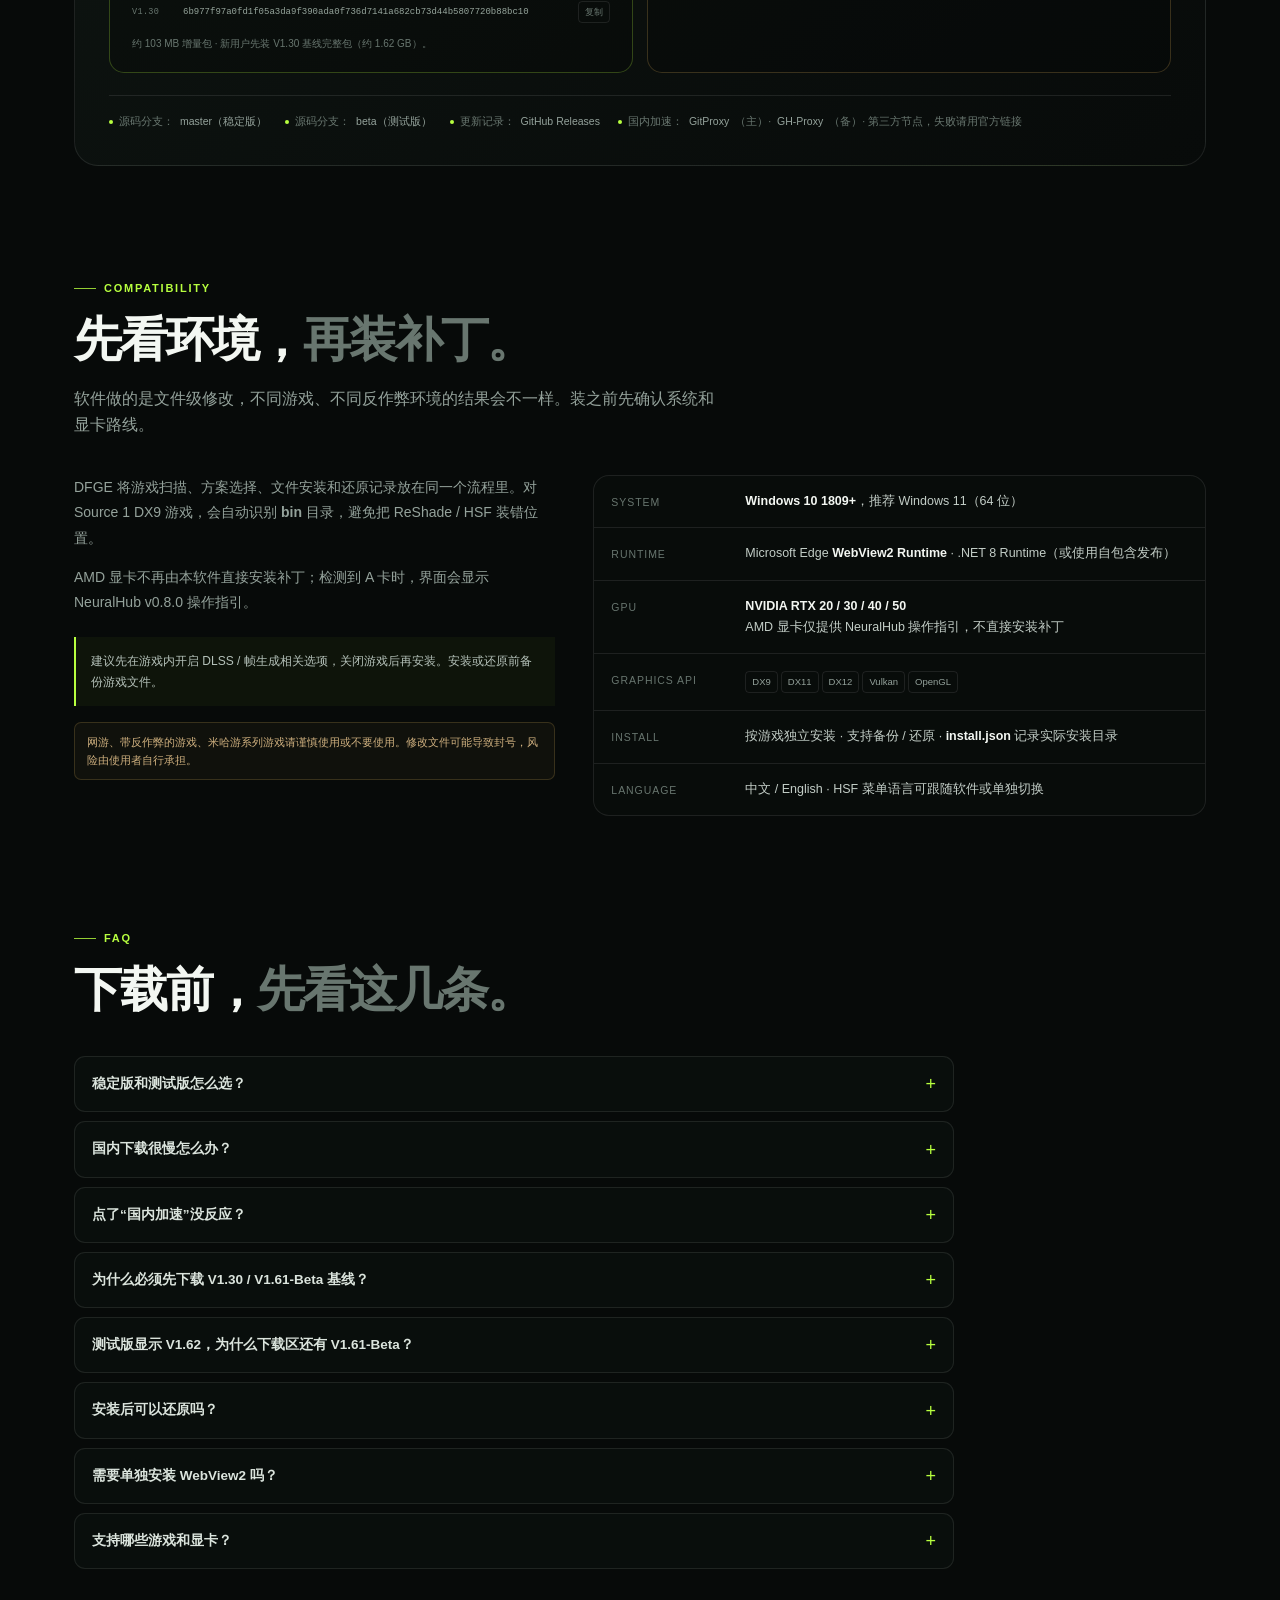
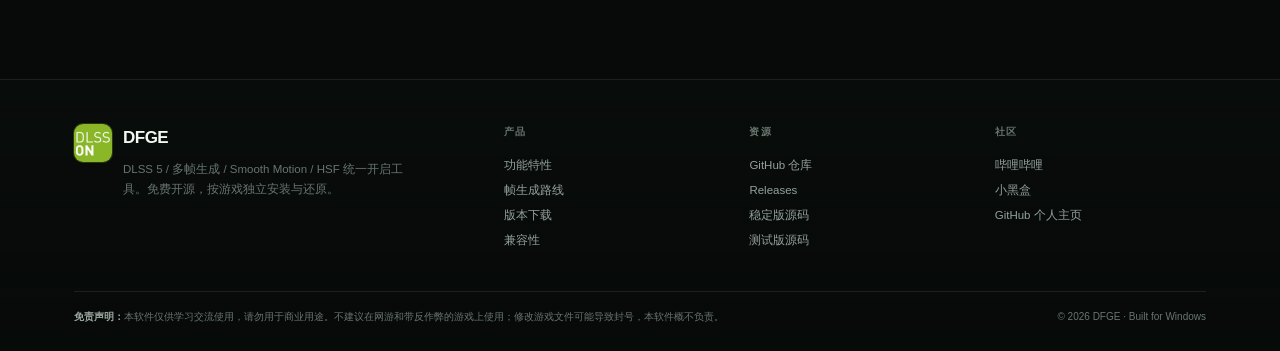
==== commit bba3ccac: "site: emphasize baseline and incremental downloads" ====
--- a/docs/index.html
+++ b/docs/index.html
@@ -357,7 +357,9 @@
 .version-actions .btn{flex:1;min-height:42px;padding:10px 12px;font-size:11.5px}
 .version-actions .btn-primary{flex:1 1 100%;color:#071006}
 .version-card.beta .btn-primary{background:var(--amber);color:#1c1204;box-shadow:0 8px 24px rgba(255,199,102,.12)}
-.version-actions.stable-actions .btn-secondary{flex:1 1 calc(50% - 4px)}
+.small-actions{display:flex;flex-wrap:wrap;gap:6px;margin-top:8px}
+.small-actions .btn{flex:1 1 auto;min-height:32px;padding:5px 9px;border-radius:7px;font-size:9.5px;font-weight:600;letter-spacing:.02em;color:var(--muted);border:1px solid var(--line);background:rgba(255,255,255,.02)}
+.small-actions .btn:hover{transform:none;color:var(--text);border-color:rgba(183,255,63,.3);background:rgba(183,255,63,.05)}
 .fine{margin-top:13px;color:var(--muted-2);font-size:10px;line-height:1.6}
 .hash-head{display:flex;align-items:center;justify-content:space-between;gap:10px;color:var(--muted-2);font-size:8px;letter-spacing:.1em}
 .hash-head span:last-child{letter-spacing:0;text-transform:none;opacity:.75}
@@ -735,18 +737,20 @@
               <li><svg viewBox="0 0 24 24" fill="none" stroke="currentColor" stroke-width="2" stroke-linecap="round" stroke-linejoin="round"><path d="m5 12 4 4L19 6"/></svg>Source 1 DX9 自动安装到 bin</li>
               <li><svg viewBox="0 0 24 24" fill="none" stroke="currentColor" stroke-width="2" stroke-linecap="round" stroke-linejoin="round"><path d="m5 12 4 4L19 6"/></svg>启动更新提示顺序修复</li>
             </ul>
-            <div class="version-actions stable-actions">
+            <div class="version-actions">
               <a class="btn btn-primary" href="https://github.com/QSXK1314/DLSS-FrameGen-Enabler-and-DLSS5/releases/download/V1.40/DFGE-V1.40.zip" target="_blank" rel="noopener">
-                下载 V1.40
+                下载 V1.40 增量
                 <svg viewBox="0 0 24 24" fill="none" stroke="currentColor" stroke-width="2" stroke-linecap="round" stroke-linejoin="round" aria-hidden="true"><path d="M12 3v12m0 0 5-5m-5 5-5-5M5 21h14"/></svg>
               </a>
-              <a class="btn btn-secondary" href="https://api.gitproxy.dev/github.com/QSXK1314/DLSS-FrameGen-Enabler-and-DLSS5/releases/download/V1.40/DFGE-V1.40.zip" target="_blank" rel="noopener" title="GitProxy 国内加速节点；不通请换备用加速或官方链接">
-                国内加速
-                <svg viewBox="0 0 24 24" fill="none" stroke="currentColor" stroke-width="2" stroke-linecap="round" stroke-linejoin="round" aria-hidden="true"><path d="m13 2-9 12h7l-1 8 9-12h-7l1-8Z"/></svg>
+              <a class="btn btn-primary" href="https://github.com/QSXK1314/DLSS-FrameGen-Enabler-and-DLSS5/releases/download/V1.30/DFGE-V1.30.zip" target="_blank" rel="noopener">
+                下载 V1.30 基线（前提必下）
+                <svg viewBox="0 0 24 24" fill="none" stroke="currentColor" stroke-width="2" stroke-linecap="round" stroke-linejoin="round" aria-hidden="true"><path d="M12 3v12m0 0 5-5m-5 5-5-5M5 21h14"/></svg>
               </a>
-              <a class="btn btn-secondary" href="https://gh-proxy.org/https://github.com/QSXK1314/DLSS-FrameGen-Enabler-and-DLSS5/releases/download/V1.40/DFGE-V1.40.zip" target="_blank" rel="noopener" title="备用加速节点；不通请用 GitHub 官方链接">备用加速</a>
-              <a class="btn btn-secondary" href="https://github.com/QSXK1314/DLSS-FrameGen-Enabler-and-DLSS5/releases/download/V1.30/DFGE-V1.30.zip" target="_blank" rel="noopener">V1.30 基线（前提必下）</a>
-              <a class="btn btn-secondary" href="https://api.gitproxy.dev/github.com/QSXK1314/DLSS-FrameGen-Enabler-and-DLSS5/releases/download/V1.30/DFGE-V1.30.zip" target="_blank" rel="noopener" title="V1.30 基线加速包（前提必下）；不通请用 GitHub 官方链接">V1.30 加速（前提必下）</a>
+            </div>
+            <div class="small-actions">
+              <a class="btn btn-secondary" href="https://api.gitproxy.dev/github.com/QSXK1314/DLSS-FrameGen-Enabler-and-DLSS5/releases/download/V1.40/DFGE-V1.40.zip" target="_blank" rel="noopener" title="V1.40 增量包国内加速；不通请用备用加速或官方链接">V1.40 加速</a>
+              <a class="btn btn-secondary" href="https://gh-proxy.org/https://github.com/QSXK1314/DLSS-FrameGen-Enabler-and-DLSS5/releases/download/V1.40/DFGE-V1.40.zip" target="_blank" rel="noopener" title="V1.40 增量包备用加速；不通请用官方链接">备用加速</a>
+              <a class="btn btn-secondary" href="https://api.gitproxy.dev/github.com/QSXK1314/DLSS-FrameGen-Enabler-and-DLSS5/releases/download/V1.30/DFGE-V1.30.zip" target="_blank" rel="noopener" title="V1.30 基线加速包（前提必下）；不通请用官方链接">V1.30 加速</a>
             </div>
             <div class="hash-list" aria-label="SHA-256 校验值">
               <div class="hash-head"><span>SHA-256 校验</span><span>下载后可复制核对</span></div>
@@ -773,12 +777,11 @@
                 下载 V1.61-Beta 基线（前提必下）
                 <svg viewBox="0 0 24 24" fill="none" stroke="currentColor" stroke-width="2" stroke-linecap="round" stroke-linejoin="round" aria-hidden="true"><path d="M12 3v12m0 0 5-5m-5 5-5-5M5 21h14"/></svg>
               </a>
-              <a class="btn btn-secondary" href="https://api.gitproxy.dev/github.com/QSXK1314/DLSS-FrameGen-Enabler-and-DLSS5/releases/download/V1.61-beta/DFGE-V1.61.Beta.zip" target="_blank" rel="noopener" title="GitProxy 国内加速节点；不通请换备用加速或官方链接">
-                国内加速
-                <svg viewBox="0 0 24 24" fill="none" stroke="currentColor" stroke-width="2" stroke-linecap="round" stroke-linejoin="round" aria-hidden="true"><path d="m13 2-9 12h7l-1 8 9-12h-7l1-8Z"/></svg>
-              </a>
+            </div>
+            <div class="small-actions">
+              <a class="btn btn-secondary" href="https://api.gitproxy.dev/github.com/QSXK1314/DLSS-FrameGen-Enabler-and-DLSS5/releases/download/V1.61-beta/DFGE-V1.61.Beta.zip" target="_blank" rel="noopener" title="V1.61-Beta 基线国内加速；不通请用备用加速或官方链接">V1.61 加速</a>
+              <a class="btn btn-secondary" href="https://gh-proxy.org/https://github.com/QSXK1314/DLSS-FrameGen-Enabler-and-DLSS5/releases/download/V1.61-beta/DFGE-V1.61.Beta.zip" target="_blank" rel="noopener" title="V1.61-Beta 基线备用加速；不通请用官方链接">备用加速</a>
               <a class="btn btn-secondary" href="https://github.com/QSXK1314/DLSS-FrameGen-Enabler-and-DLSS5/releases" target="_blank" rel="noopener">Releases</a>
-              <a class="btn btn-secondary" href="https://gh-proxy.org/https://github.com/QSXK1314/DLSS-FrameGen-Enabler-and-DLSS5/releases/download/V1.61-beta/DFGE-V1.61.Beta.zip" target="_blank" rel="noopener" title="备用加速节点；不通请用 GitHub 官方链接">备用加速</a>
             </div>
             <div class="hash-list" aria-label="SHA-256 校验值">
               <div class="hash-head"><span>SHA-256 校验</span><span>下载后可复制核对</span></div>
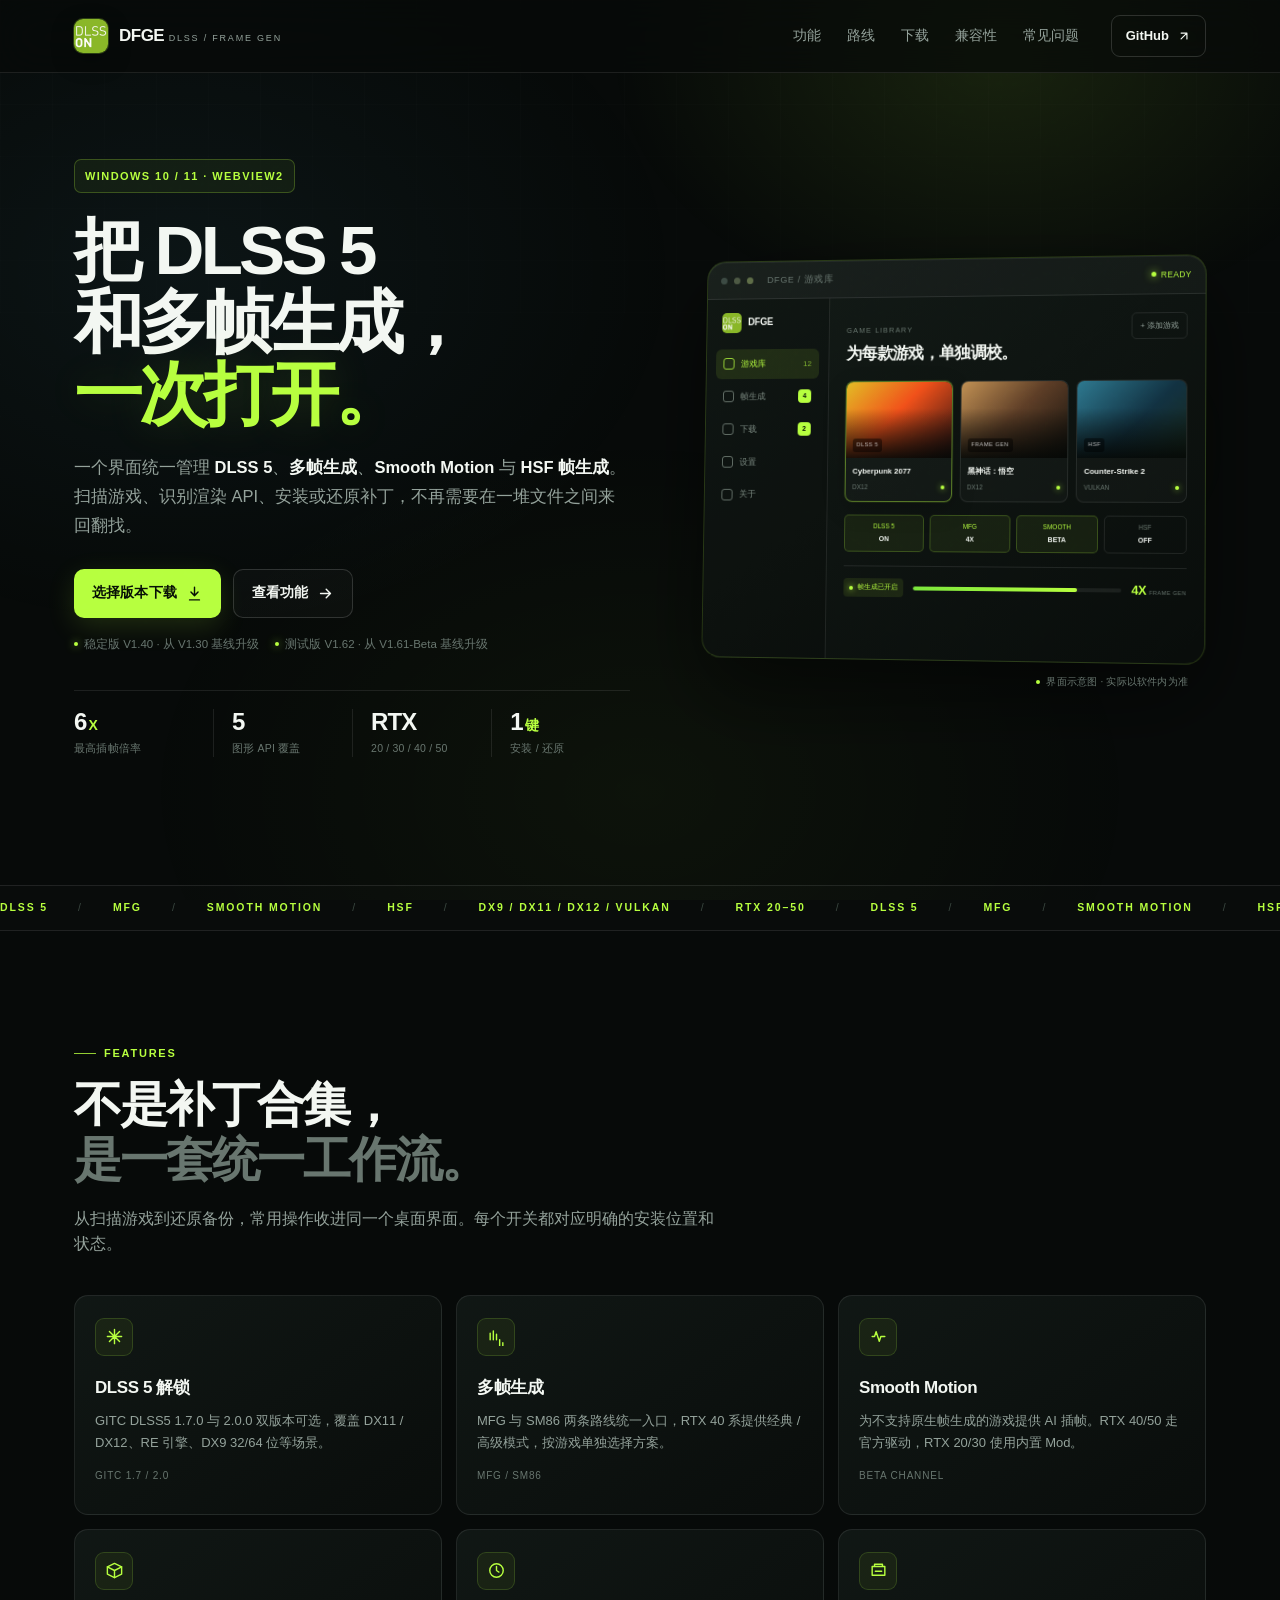
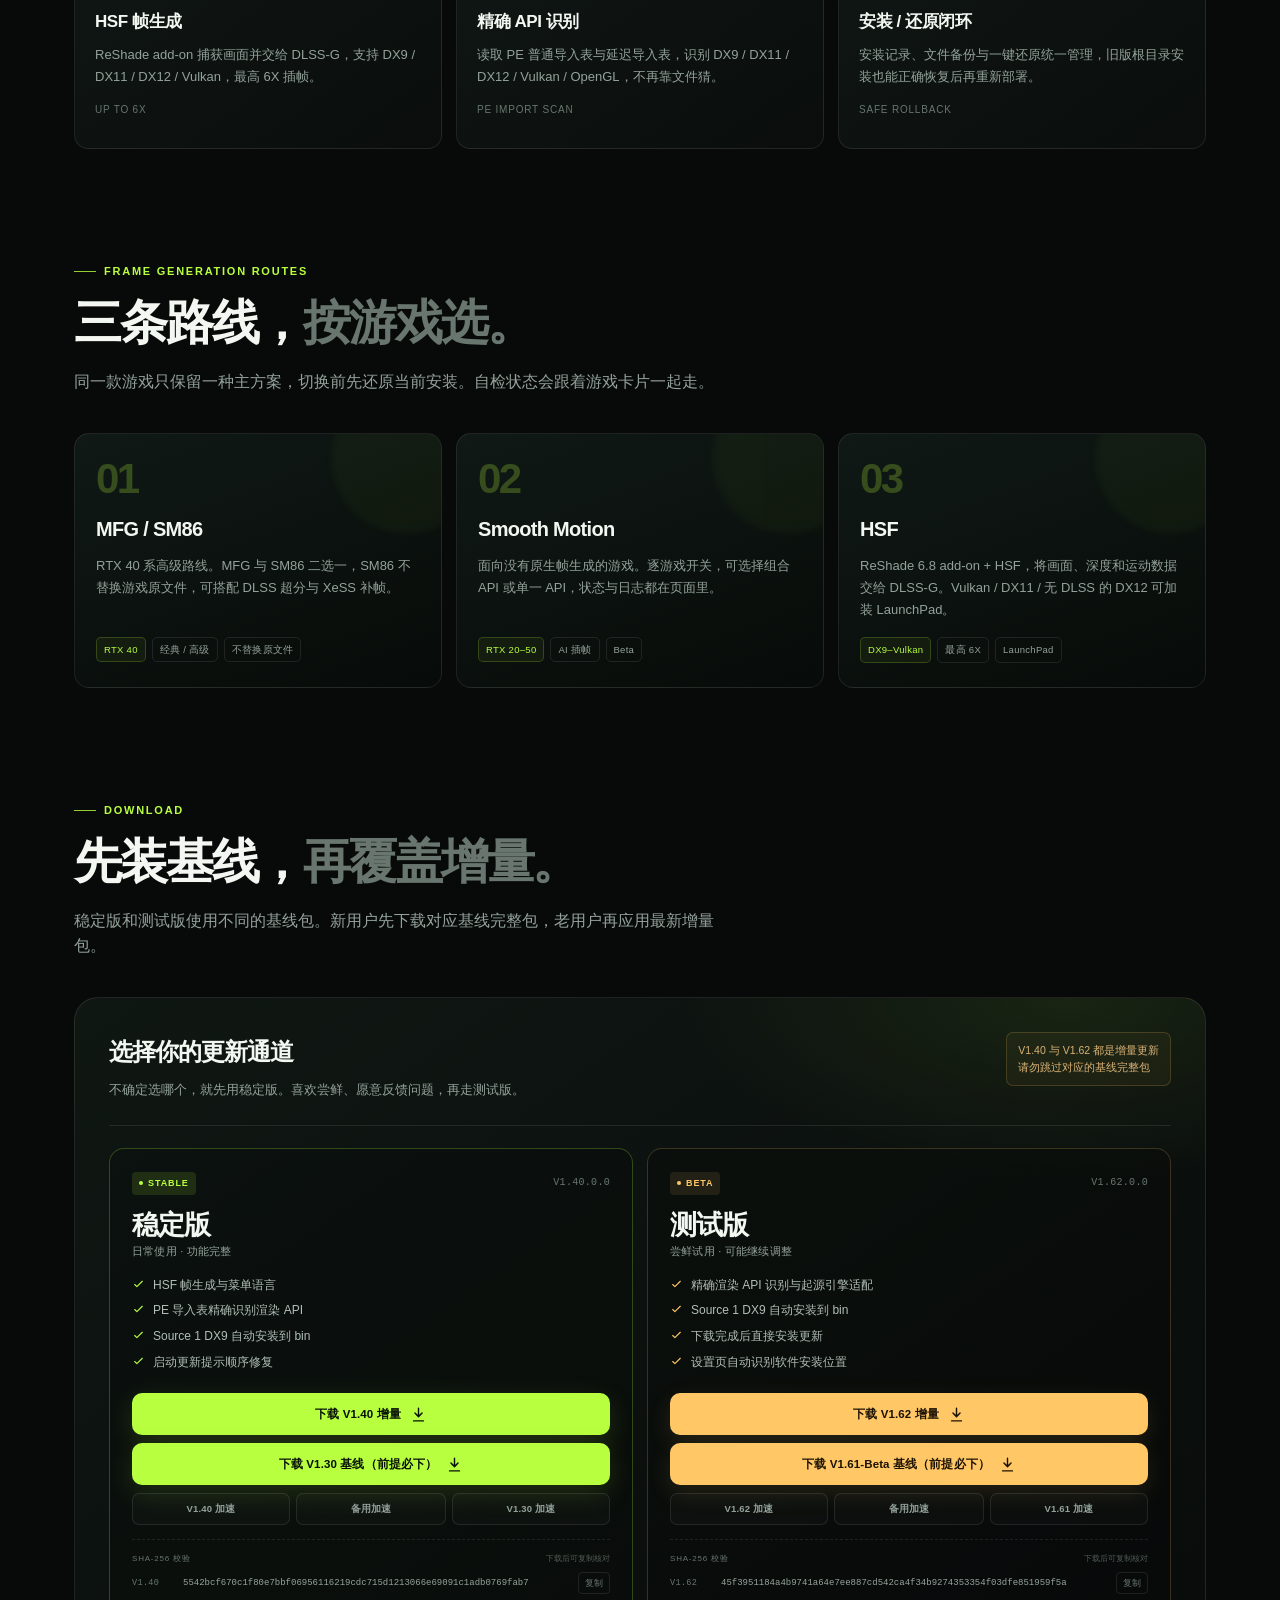
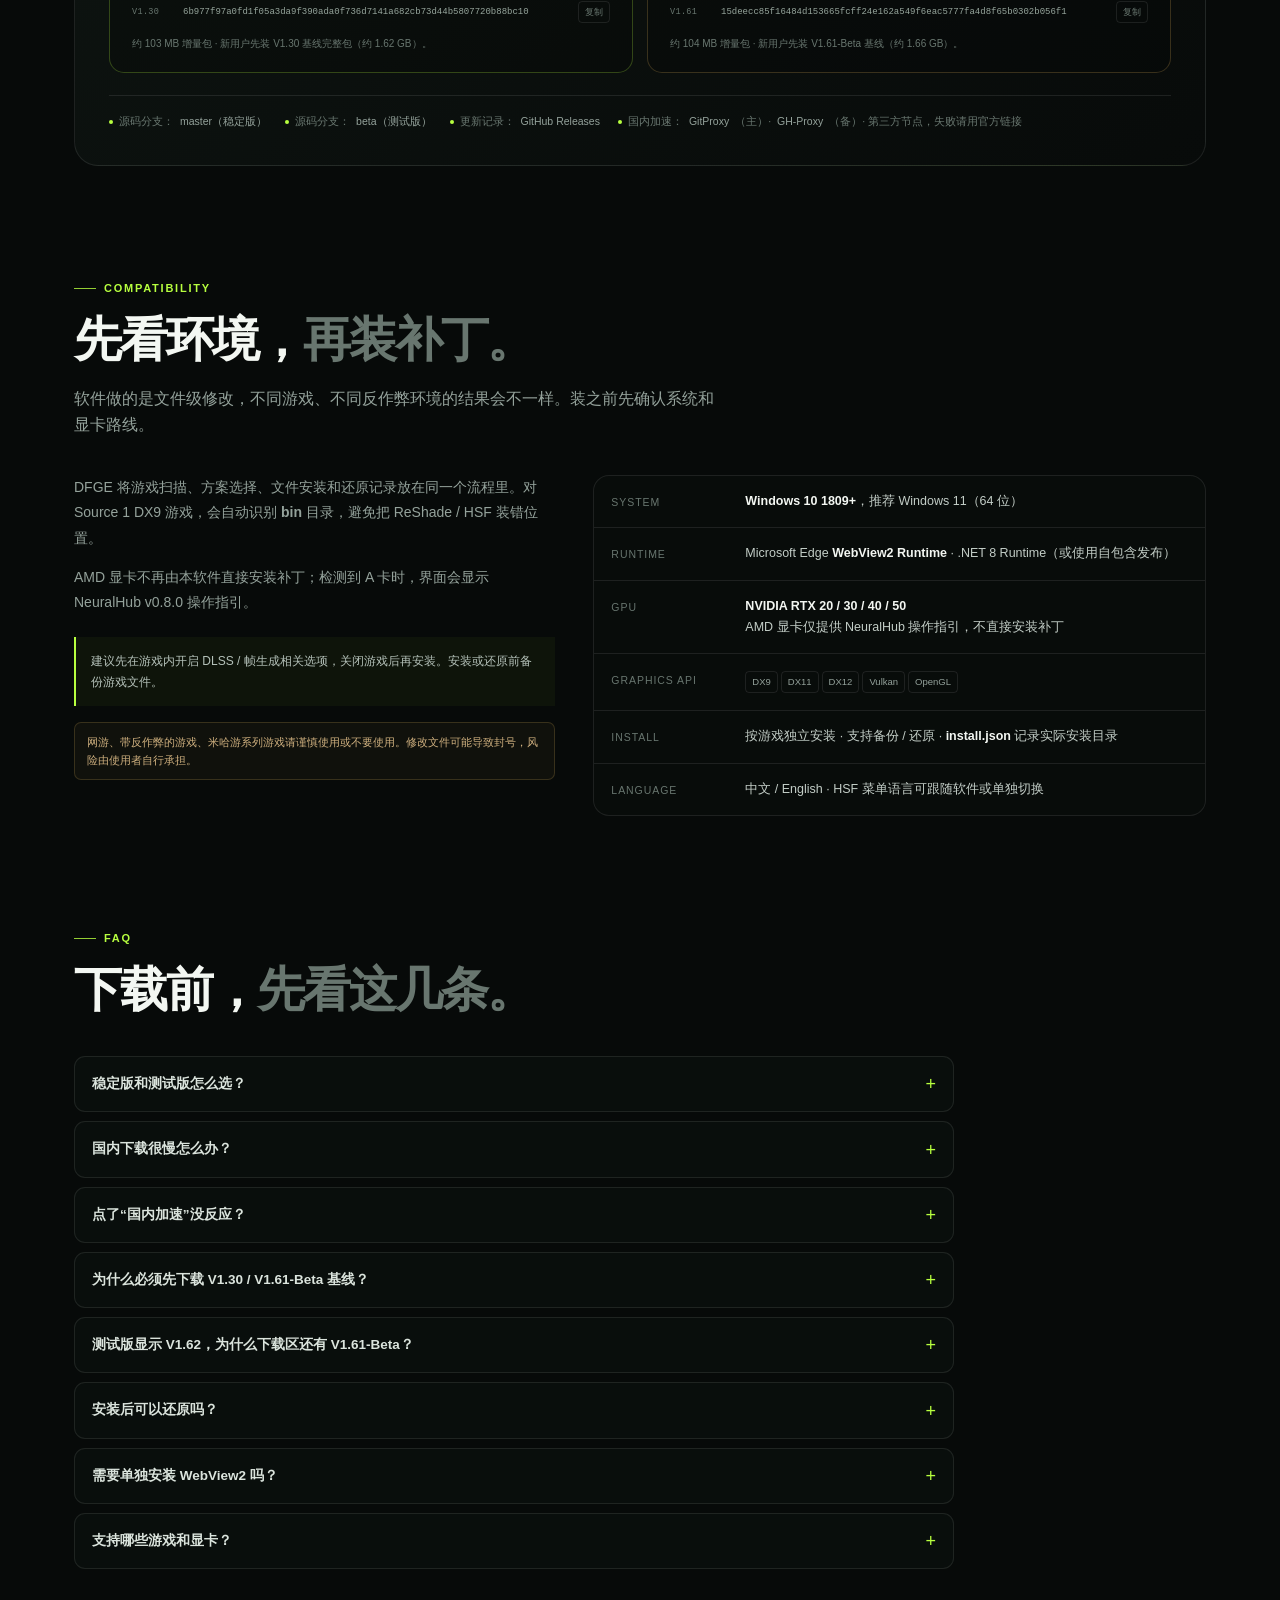
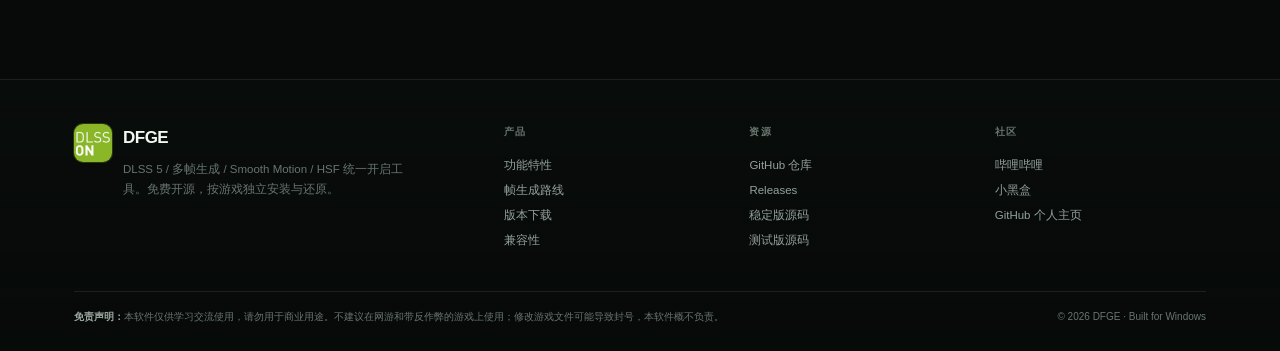
==== commit 0e8a76b1: "site: publish V1.62 beta incremental download" ====
--- a/docs/index.html
+++ b/docs/index.html
@@ -769,25 +769,30 @@
             <ul>
               <li><svg viewBox="0 0 24 24" fill="none" stroke="currentColor" stroke-width="2" stroke-linecap="round" stroke-linejoin="round"><path d="m5 12 4 4L19 6"/></svg>精确渲染 API 识别与起源引擎适配</li>
               <li><svg viewBox="0 0 24 24" fill="none" stroke="currentColor" stroke-width="2" stroke-linecap="round" stroke-linejoin="round"><path d="m5 12 4 4L19 6"/></svg>Source 1 DX9 自动安装到 bin</li>
-              <li><svg viewBox="0 0 24 24" fill="none" stroke="currentColor" stroke-width="2" stroke-linecap="round" stroke-linejoin="round"><path d="m5 12 4 4L19 6"/></svg>install.json 记录安装目录</li>
-              <li><svg viewBox="0 0 24 24" fill="none" stroke="currentColor" stroke-width="2" stroke-linecap="round" stroke-linejoin="round"><path d="m5 12 4 4L19 6"/></svg>新增 DX9 · 起源引擎兼容页</li>
+              <li><svg viewBox="0 0 24 24" fill="none" stroke="currentColor" stroke-width="2" stroke-linecap="round" stroke-linejoin="round"><path d="m5 12 4 4L19 6"/></svg>下载完成后直接安装更新</li>
+              <li><svg viewBox="0 0 24 24" fill="none" stroke="currentColor" stroke-width="2" stroke-linecap="round" stroke-linejoin="round"><path d="m5 12 4 4L19 6"/></svg>设置页自动识别软件安装位置</li>
             </ul>
             <div class="version-actions">
+              <a class="btn btn-primary" href="https://github.com/QSXK1314/DLSS-FrameGen-Enabler-and-DLSS5/releases/download/V1.62-beta/DFGE-V1.62.Beta.Incremental.zip" target="_blank" rel="noopener">
+                下载 V1.62 增量
+                <svg viewBox="0 0 24 24" fill="none" stroke="currentColor" stroke-width="2" stroke-linecap="round" stroke-linejoin="round" aria-hidden="true"><path d="M12 3v12m0 0 5-5m-5 5-5-5M5 21h14"/></svg>
+              </a>
               <a class="btn btn-primary" href="https://github.com/QSXK1314/DLSS-FrameGen-Enabler-and-DLSS5/releases/download/V1.61-beta/DFGE-V1.61.Beta.zip" target="_blank" rel="noopener">
                 下载 V1.61-Beta 基线（前提必下）
                 <svg viewBox="0 0 24 24" fill="none" stroke="currentColor" stroke-width="2" stroke-linecap="round" stroke-linejoin="round" aria-hidden="true"><path d="M12 3v12m0 0 5-5m-5 5-5-5M5 21h14"/></svg>
               </a>
             </div>
             <div class="small-actions">
-              <a class="btn btn-secondary" href="https://api.gitproxy.dev/github.com/QSXK1314/DLSS-FrameGen-Enabler-and-DLSS5/releases/download/V1.61-beta/DFGE-V1.61.Beta.zip" target="_blank" rel="noopener" title="V1.61-Beta 基线国内加速；不通请用备用加速或官方链接">V1.61 加速</a>
-              <a class="btn btn-secondary" href="https://gh-proxy.org/https://github.com/QSXK1314/DLSS-FrameGen-Enabler-and-DLSS5/releases/download/V1.61-beta/DFGE-V1.61.Beta.zip" target="_blank" rel="noopener" title="V1.61-Beta 基线备用加速；不通请用官方链接">备用加速</a>
-              <a class="btn btn-secondary" href="https://github.com/QSXK1314/DLSS-FrameGen-Enabler-and-DLSS5/releases" target="_blank" rel="noopener">Releases</a>
+              <a class="btn btn-secondary" href="https://api.gitproxy.dev/github.com/QSXK1314/DLSS-FrameGen-Enabler-and-DLSS5/releases/download/V1.62-beta/DFGE-V1.62.Beta.Incremental.zip" target="_blank" rel="noopener" title="V1.62 增量包国内加速；不通请用备用加速或官方链接">V1.62 加速</a>
+              <a class="btn btn-secondary" href="https://gh-proxy.org/https://github.com/QSXK1314/DLSS-FrameGen-Enabler-and-DLSS5/releases/download/V1.62-beta/DFGE-V1.62.Beta.Incremental.zip" target="_blank" rel="noopener" title="V1.62 增量包备用加速；不通请用官方链接">备用加速</a>
+              <a class="btn btn-secondary" href="https://api.gitproxy.dev/github.com/QSXK1314/DLSS-FrameGen-Enabler-and-DLSS5/releases/download/V1.61-beta/DFGE-V1.61.Beta.zip" target="_blank" rel="noopener" title="V1.61-Beta 基线国内加速（前提必下）；不通请用官方链接">V1.61 加速</a>
             </div>
             <div class="hash-list" aria-label="SHA-256 校验值">
               <div class="hash-head"><span>SHA-256 校验</span><span>下载后可复制核对</span></div>
+              <div class="hash-row"><span class="hash-label">V1.62</span><code>45f3951184a4b9741a64e7ee887cd542ca4f34b9274353354f03dfe851959f5a</code><button class="copy-btn" type="button" data-copy="45f3951184a4b9741a64e7ee887cd542ca4f34b9274353354f03dfe851959f5a">复制</button></div>
               <div class="hash-row"><span class="hash-label">V1.61</span><code>15deecc85f16484d153665fcff24e162a549f6eac5777fa4d8f65b0302b056f1</code><button class="copy-btn" type="button" data-copy="15deecc85f16484d153665fcff24e162a549f6eac5777fa4d8f65b0302b056f1">复制</button></div>
             </div>
-            <p class="fine">当前源码 V1.62，发布包以 Releases 为准 · 新用户先装 V1.61-Beta 基线（约 1.66 GB）。</p>
+            <p class="fine">约 104 MB 增量包 · 新用户先装 V1.61-Beta 基线（约 1.66 GB）。</p>
           </article>
         </div>
 
@@ -870,7 +875,7 @@
         </details>
         <details class="faq-item">
           <summary>测试版显示 V1.62，为什么下载区还有 V1.61-Beta？</summary>
-          <p>V1.62 是当前测试版源码版本；V1.61-Beta 是测试版用户必须首先安装的基线完整包。V1.62 的发布包请以 GitHub Releases 的最新条目为准。</p>
+          <p>V1.61-Beta 是测试版用户必须首先安装的基线完整包；V1.62 是只包含变更文件的增量包，不能单独使用。先装 V1.61-Beta，再覆盖 V1.62。软件下载完成后会询问是否立即安装，选择“立即安装”会退出主程序并由独立安装窗口把增量包覆盖到软件目录。</p>
         </details>
         <details class="faq-item">
           <summary>安装后可以还原吗？</summary>
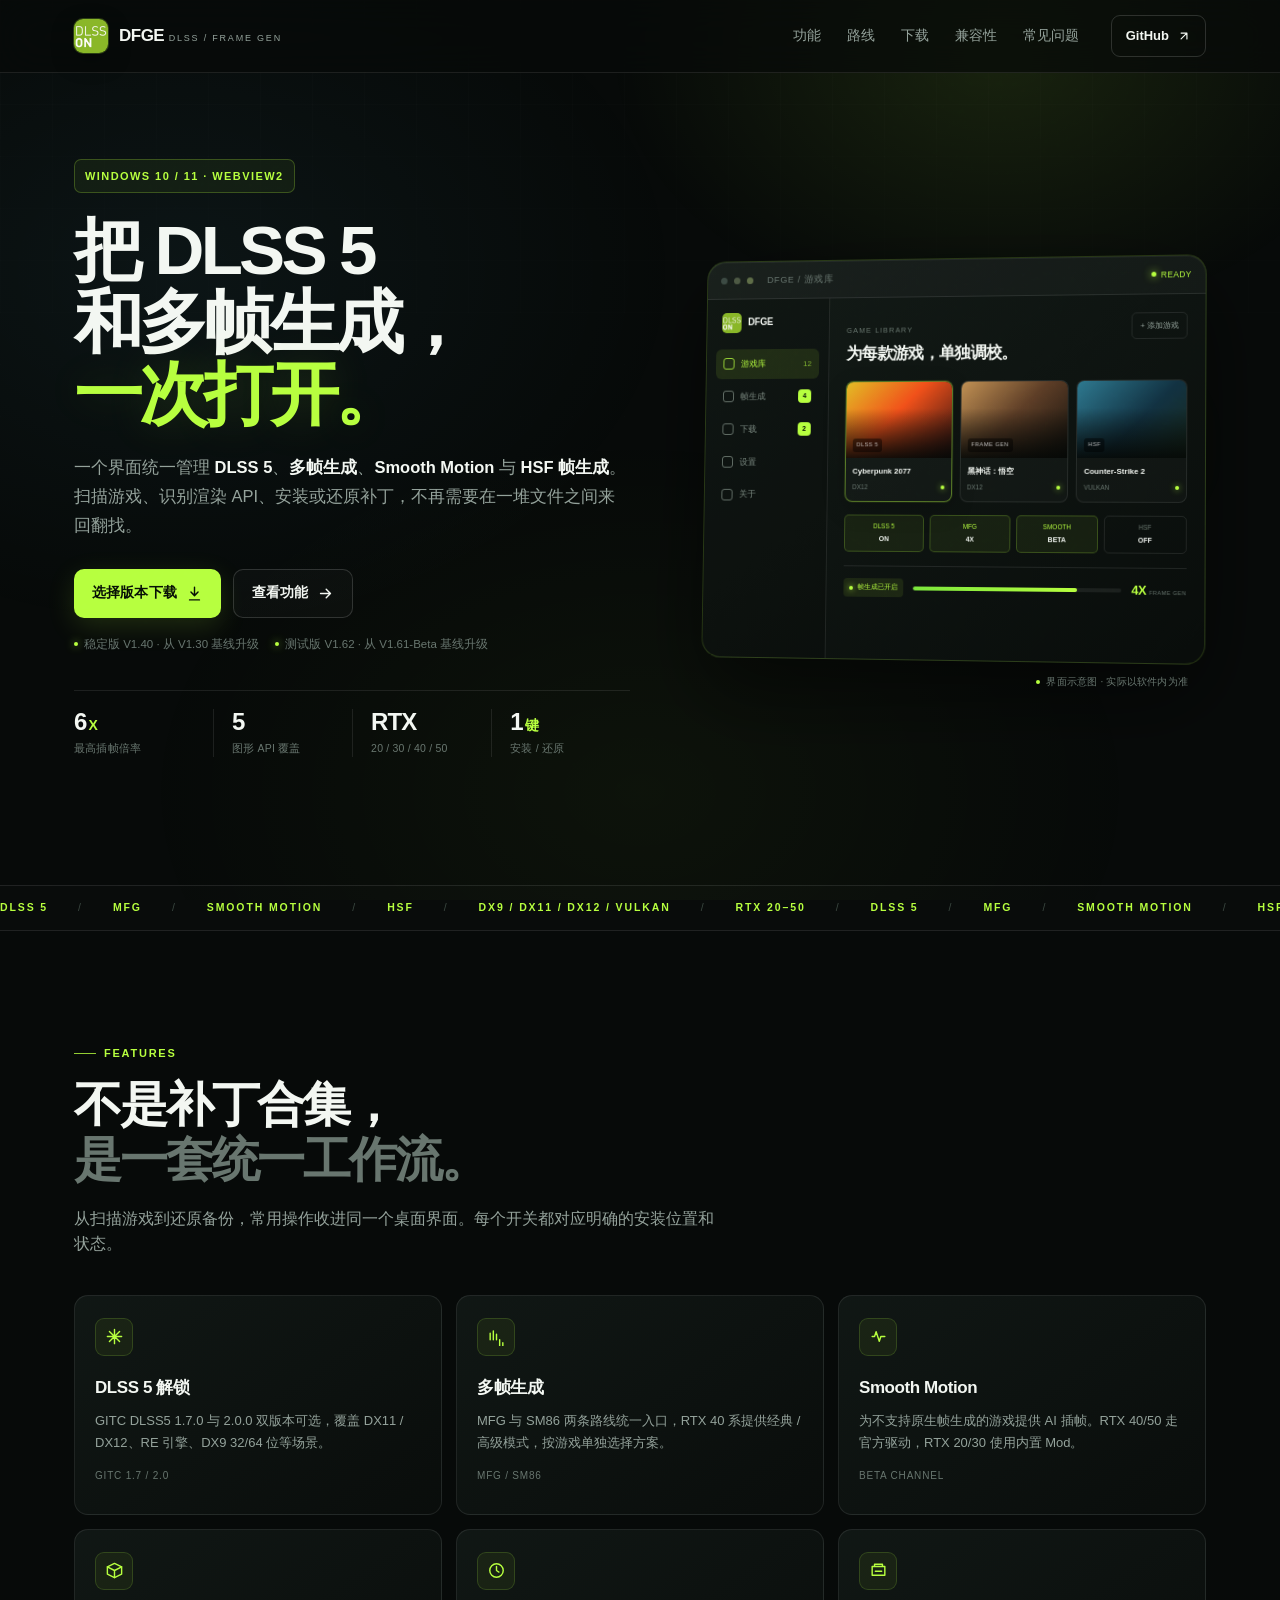
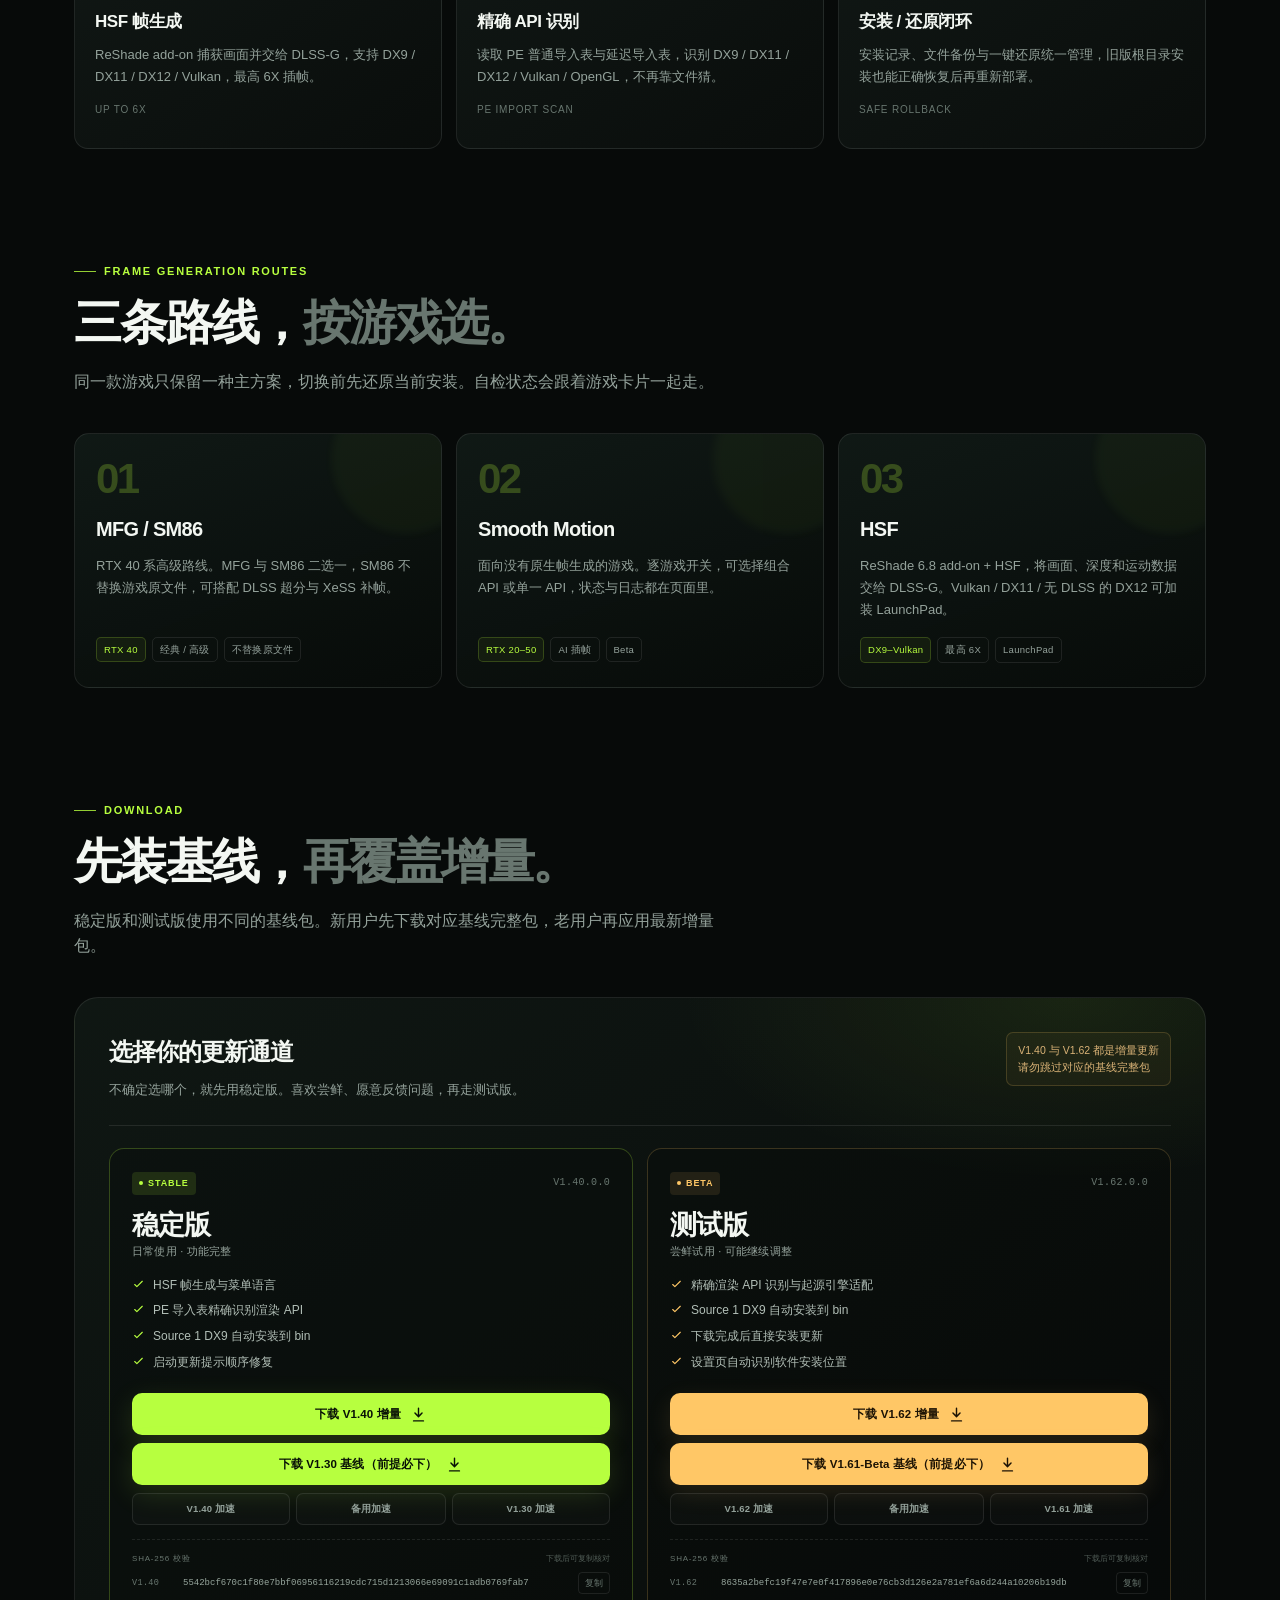
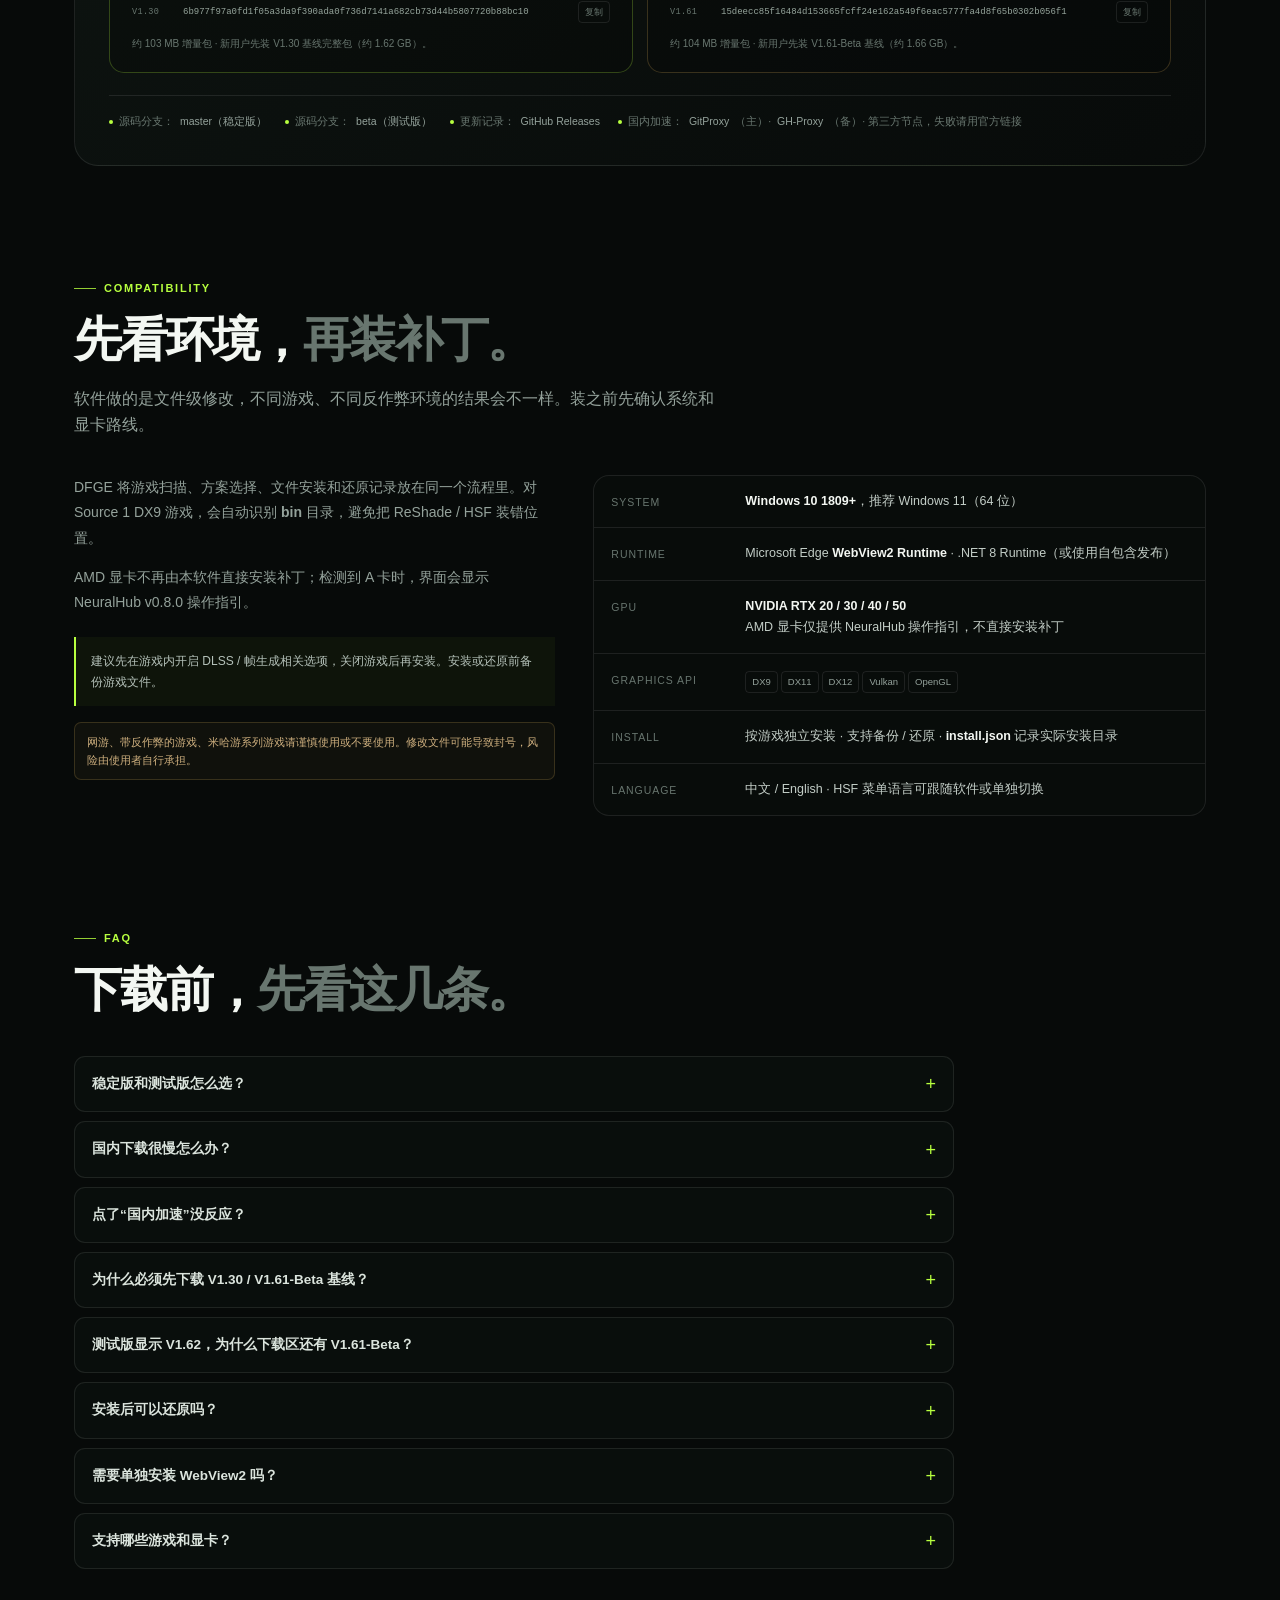
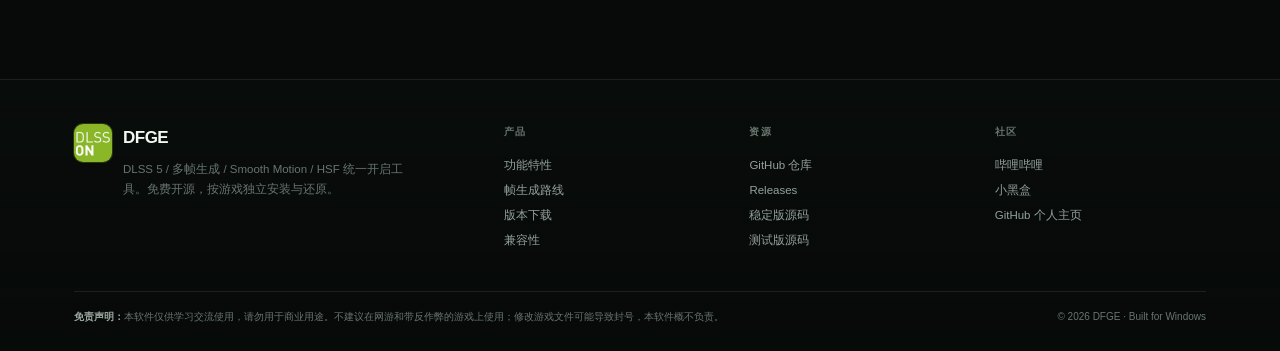
==== commit 6113ed39: "site: update V1.62 asset name and SHA-256 after package replacement" ====
--- a/docs/index.html
+++ b/docs/index.html
@@ -773,7 +773,7 @@
               <li><svg viewBox="0 0 24 24" fill="none" stroke="currentColor" stroke-width="2" stroke-linecap="round" stroke-linejoin="round"><path d="m5 12 4 4L19 6"/></svg>设置页自动识别软件安装位置</li>
             </ul>
             <div class="version-actions">
-              <a class="btn btn-primary" href="https://github.com/QSXK1314/DLSS-FrameGen-Enabler-and-DLSS5/releases/download/V1.62-beta/DFGE-V1.62.Beta.Incremental.zip" target="_blank" rel="noopener">
+              <a class="btn btn-primary" href="https://github.com/QSXK1314/DLSS-FrameGen-Enabler-and-DLSS5/releases/download/V1.62-beta/DFGE-V1.62.Beta.-Incremental.zip" target="_blank" rel="noopener">
                 下载 V1.62 增量
                 <svg viewBox="0 0 24 24" fill="none" stroke="currentColor" stroke-width="2" stroke-linecap="round" stroke-linejoin="round" aria-hidden="true"><path d="M12 3v12m0 0 5-5m-5 5-5-5M5 21h14"/></svg>
               </a>
@@ -783,13 +783,13 @@
               </a>
             </div>
             <div class="small-actions">
-              <a class="btn btn-secondary" href="https://api.gitproxy.dev/github.com/QSXK1314/DLSS-FrameGen-Enabler-and-DLSS5/releases/download/V1.62-beta/DFGE-V1.62.Beta.Incremental.zip" target="_blank" rel="noopener" title="V1.62 增量包国内加速；不通请用备用加速或官方链接">V1.62 加速</a>
-              <a class="btn btn-secondary" href="https://gh-proxy.org/https://github.com/QSXK1314/DLSS-FrameGen-Enabler-and-DLSS5/releases/download/V1.62-beta/DFGE-V1.62.Beta.Incremental.zip" target="_blank" rel="noopener" title="V1.62 增量包备用加速；不通请用官方链接">备用加速</a>
+              <a class="btn btn-secondary" href="https://api.gitproxy.dev/github.com/QSXK1314/DLSS-FrameGen-Enabler-and-DLSS5/releases/download/V1.62-beta/DFGE-V1.62.Beta.-Incremental.zip" target="_blank" rel="noopener" title="V1.62 增量包国内加速；不通请用备用加速或官方链接">V1.62 加速</a>
+              <a class="btn btn-secondary" href="https://gh-proxy.org/https://github.com/QSXK1314/DLSS-FrameGen-Enabler-and-DLSS5/releases/download/V1.62-beta/DFGE-V1.62.Beta.-Incremental.zip" target="_blank" rel="noopener" title="V1.62 增量包备用加速；不通请用官方链接">备用加速</a>
               <a class="btn btn-secondary" href="https://api.gitproxy.dev/github.com/QSXK1314/DLSS-FrameGen-Enabler-and-DLSS5/releases/download/V1.61-beta/DFGE-V1.61.Beta.zip" target="_blank" rel="noopener" title="V1.61-Beta 基线国内加速（前提必下）；不通请用官方链接">V1.61 加速</a>
             </div>
             <div class="hash-list" aria-label="SHA-256 校验值">
               <div class="hash-head"><span>SHA-256 校验</span><span>下载后可复制核对</span></div>
-              <div class="hash-row"><span class="hash-label">V1.62</span><code>45f3951184a4b9741a64e7ee887cd542ca4f34b9274353354f03dfe851959f5a</code><button class="copy-btn" type="button" data-copy="45f3951184a4b9741a64e7ee887cd542ca4f34b9274353354f03dfe851959f5a">复制</button></div>
+              <div class="hash-row"><span class="hash-label">V1.62</span><code>8635a2befc19f47e7e0f417896e0e76cb3d126e2a781ef6a6d244a10206b19db</code><button class="copy-btn" type="button" data-copy="8635a2befc19f47e7e0f417896e0e76cb3d126e2a781ef6a6d244a10206b19db">复制</button></div>
               <div class="hash-row"><span class="hash-label">V1.61</span><code>15deecc85f16484d153665fcff24e162a549f6eac5777fa4d8f65b0302b056f1</code><button class="copy-btn" type="button" data-copy="15deecc85f16484d153665fcff24e162a549f6eac5777fa4d8f65b0302b056f1">复制</button></div>
             </div>
             <p class="fine">约 104 MB 增量包 · 新用户先装 V1.61-Beta 基线（约 1.66 GB）。</p>
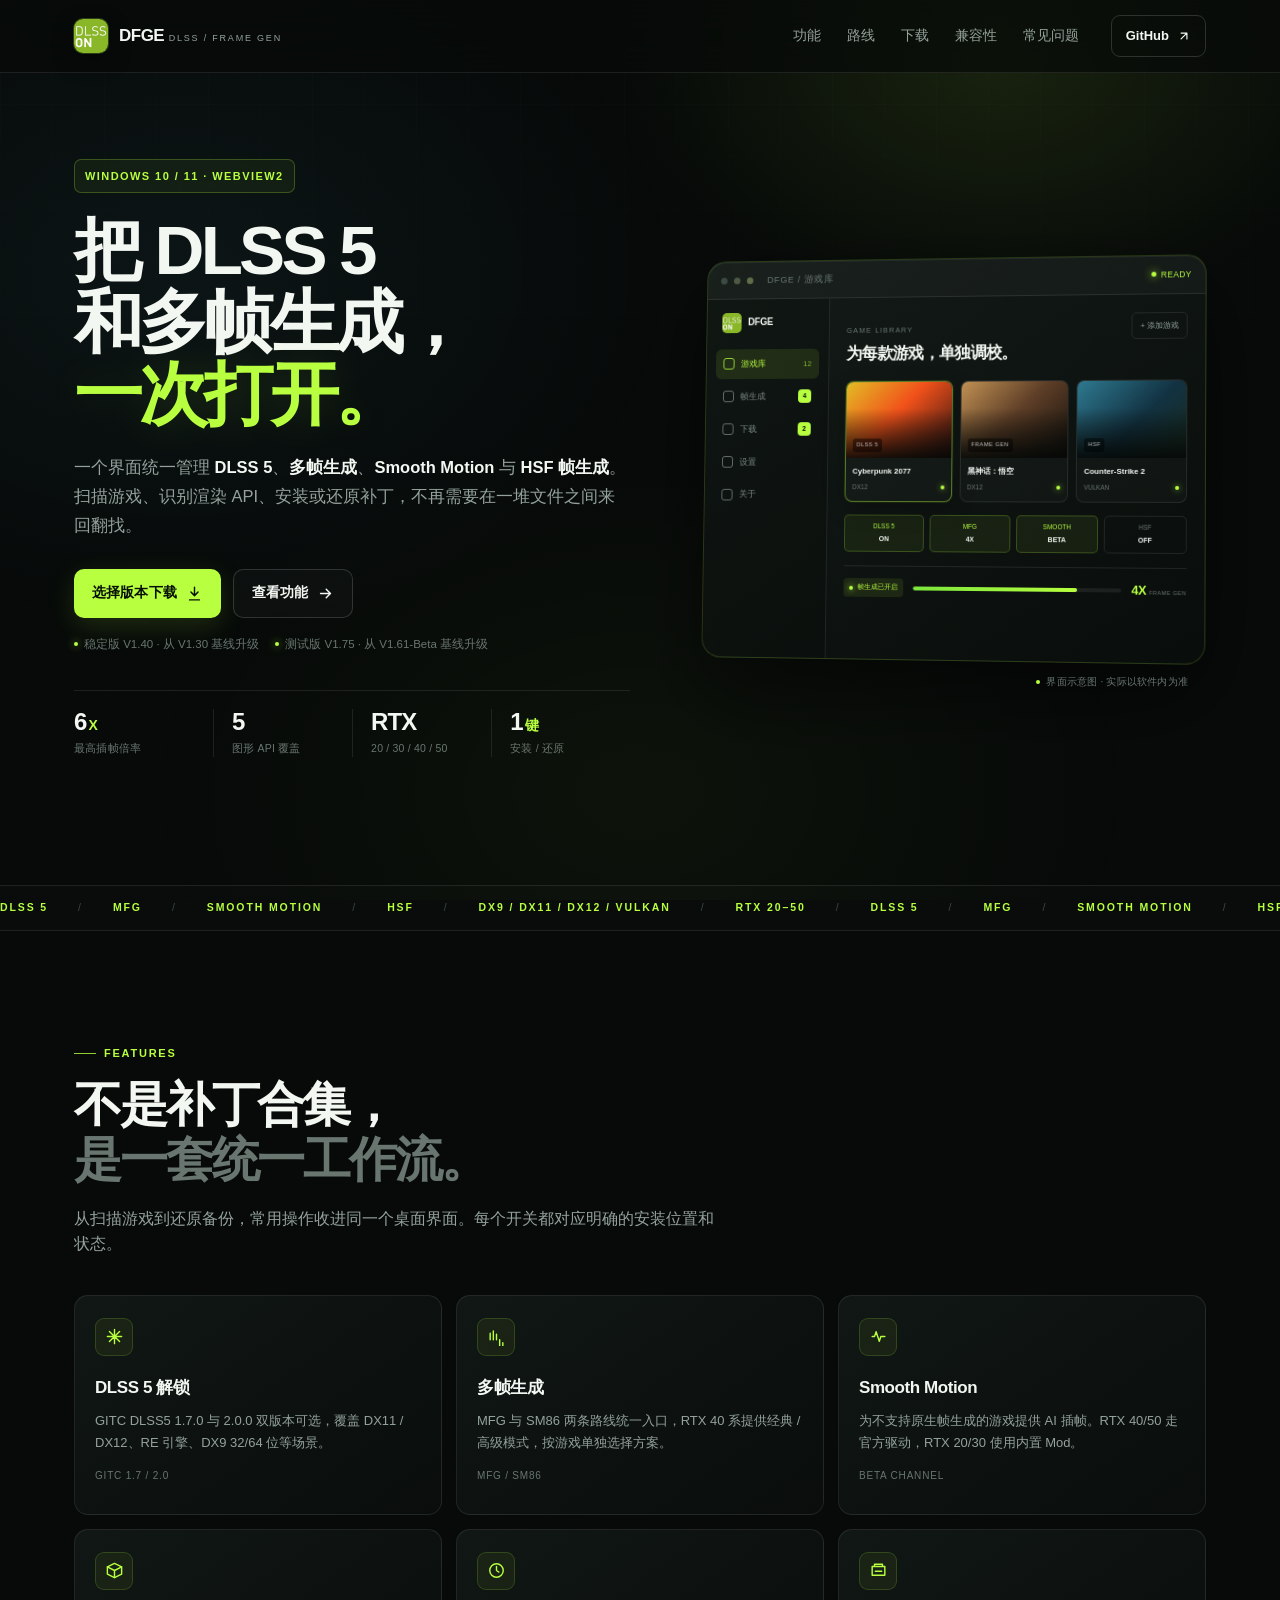
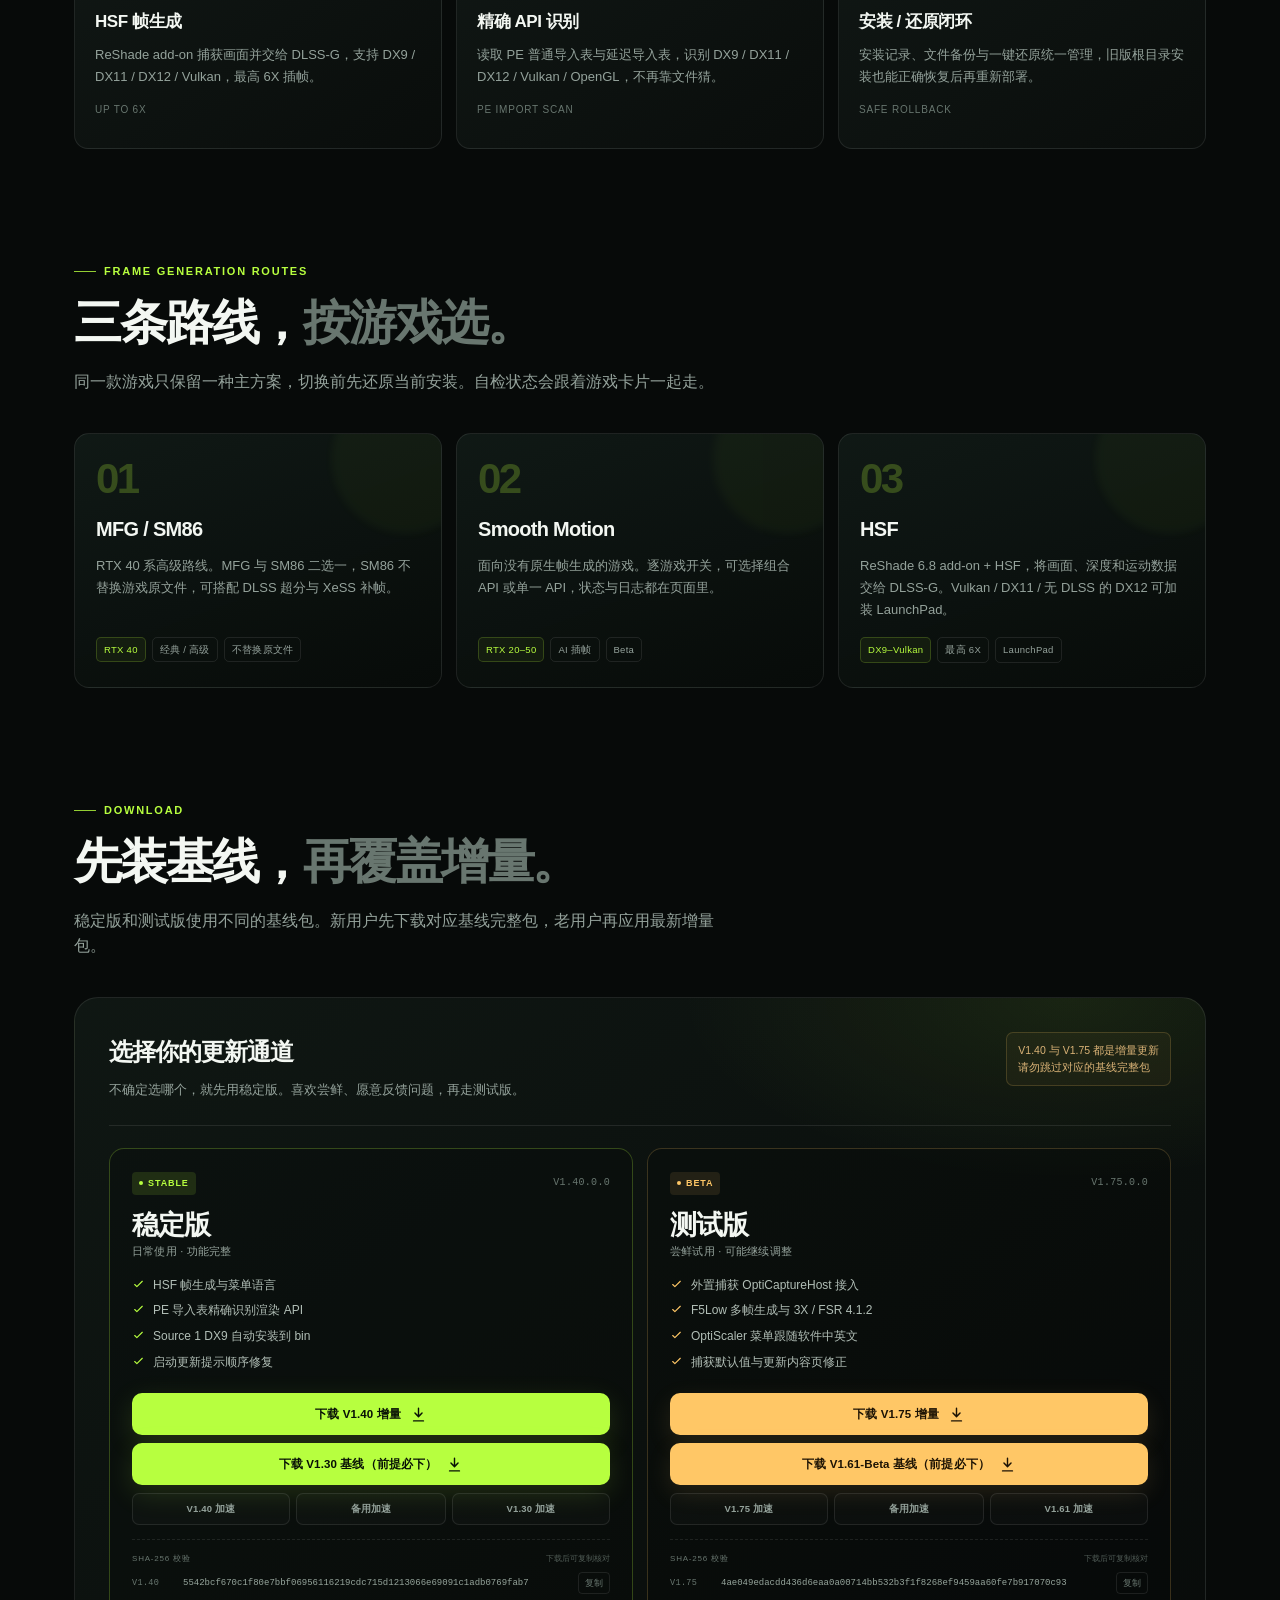
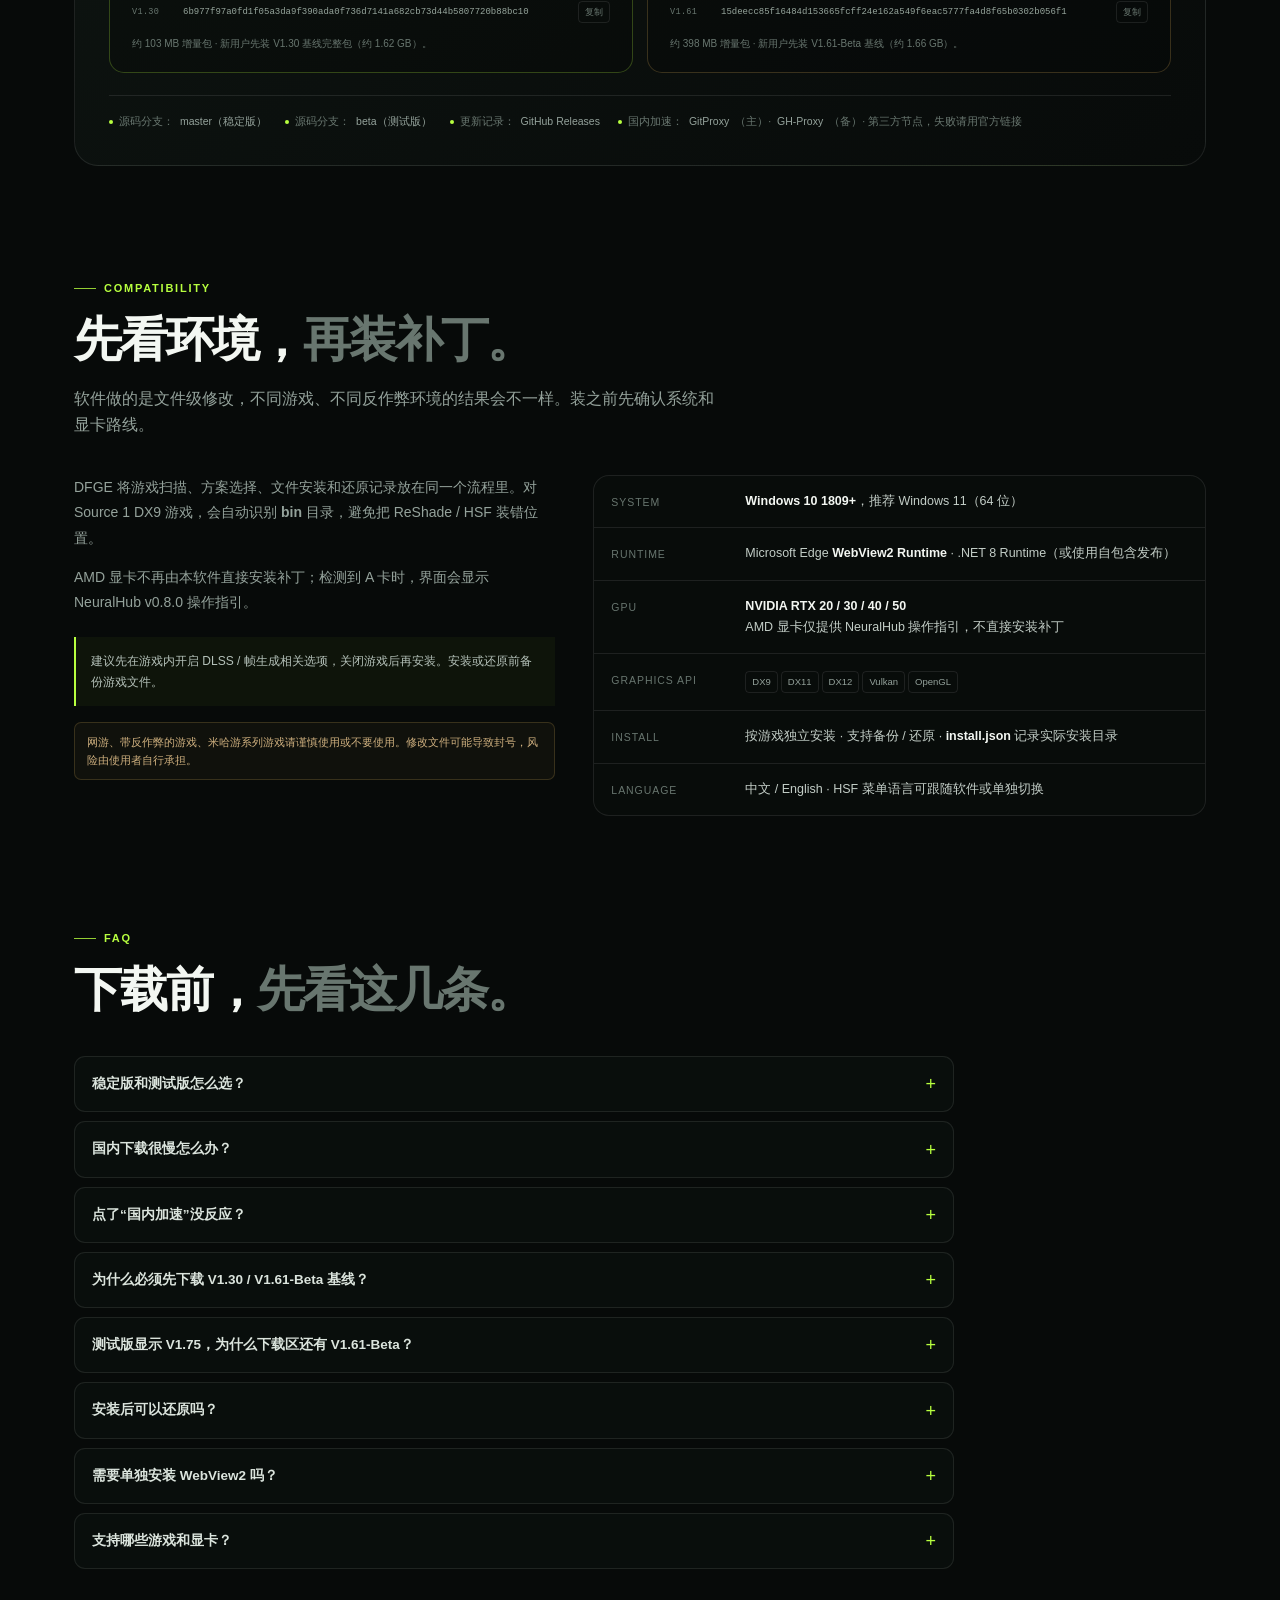
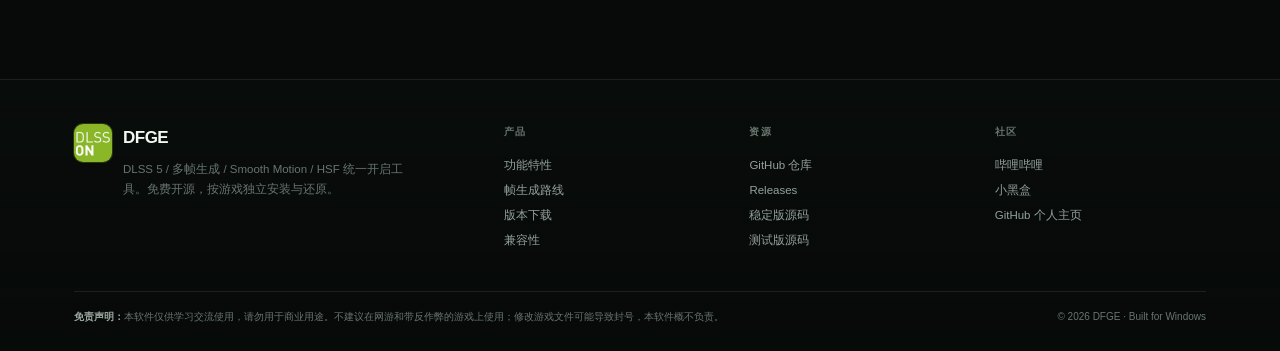
==== commit 4d958a5e: "site: update beta download card to V1.75" ====
--- a/docs/index.html
+++ b/docs/index.html
@@ -544,7 +544,7 @@
       </div>
       <div class="hero-note">
         <span><i></i>稳定版 V1.40 · 从 V1.30 基线升级</span>
-        <span><i></i>测试版 V1.62 · 从 V1.61-Beta 基线升级</span>
+        <span><i></i>测试版 V1.75 · 从 V1.61-Beta 基线升级</span>
       </div>
       <div class="hero-stats" aria-label="产品要点">
         <div><strong>6<em>X</em></strong><span>最高插帧倍率</span></div>
@@ -721,7 +721,7 @@
             <h3>选择你的更新通道</h3>
             <p>不确定选哪个，就先用稳定版。喜欢尝鲜、愿意反馈问题，再走测试版。</p>
           </div>
-          <div class="channel-note">V1.40 与 V1.62 都是增量更新<br>请勿跳过对应的基线完整包</div>
+          <div class="channel-note">V1.40 与 V1.75 都是增量更新<br>请勿跳过对应的基线完整包</div>
         </div>
 
         <div class="download-grid">
@@ -763,18 +763,18 @@
           <article class="version-card beta">
             <div class="version-head">
               <span class="channel beta"><i></i>BETA</span>
-              <span class="build">V1.62.0.0</span>
+              <span class="build">V1.75.0.0</span>
             </div>
             <h4>测试版 <small>尝鲜试用 · 可能继续调整</small></h4>
             <ul>
-              <li><svg viewBox="0 0 24 24" fill="none" stroke="currentColor" stroke-width="2" stroke-linecap="round" stroke-linejoin="round"><path d="m5 12 4 4L19 6"/></svg>精确渲染 API 识别与起源引擎适配</li>
-              <li><svg viewBox="0 0 24 24" fill="none" stroke="currentColor" stroke-width="2" stroke-linecap="round" stroke-linejoin="round"><path d="m5 12 4 4L19 6"/></svg>Source 1 DX9 自动安装到 bin</li>
-              <li><svg viewBox="0 0 24 24" fill="none" stroke="currentColor" stroke-width="2" stroke-linecap="round" stroke-linejoin="round"><path d="m5 12 4 4L19 6"/></svg>下载完成后直接安装更新</li>
-              <li><svg viewBox="0 0 24 24" fill="none" stroke="currentColor" stroke-width="2" stroke-linecap="round" stroke-linejoin="round"><path d="m5 12 4 4L19 6"/></svg>设置页自动识别软件安装位置</li>
+              <li><svg viewBox="0 0 24 24" fill="none" stroke="currentColor" stroke-width="2" stroke-linecap="round" stroke-linejoin="round"><path d="m5 12 4 4L19 6"/></svg>外置捕获 OptiCaptureHost 接入</li>
+              <li><svg viewBox="0 0 24 24" fill="none" stroke="currentColor" stroke-width="2" stroke-linecap="round" stroke-linejoin="round"><path d="m5 12 4 4L19 6"/></svg>F5Low 多帧生成与 3X / FSR 4.1.2</li>
+              <li><svg viewBox="0 0 24 24" fill="none" stroke="currentColor" stroke-width="2" stroke-linecap="round" stroke-linejoin="round"><path d="m5 12 4 4L19 6"/></svg>OptiScaler 菜单跟随软件中英文</li>
+              <li><svg viewBox="0 0 24 24" fill="none" stroke="currentColor" stroke-width="2" stroke-linecap="round" stroke-linejoin="round"><path d="m5 12 4 4L19 6"/></svg>捕获默认值与更新内容页修正</li>
             </ul>
             <div class="version-actions">
-              <a class="btn btn-primary" href="https://github.com/QSXK1314/DLSS-FrameGen-Enabler-and-DLSS5/releases/download/V1.62-beta/DFGE-V1.62.Beta.-Incremental.zip" target="_blank" rel="noopener">
-                下载 V1.62 增量
+              <a class="btn btn-primary" href="https://github.com/QSXK1314/DLSS-FrameGen-Enabler-and-DLSS5/releases/download/V1.75-beta/DFGE-V1.75.Beta.zip" target="_blank" rel="noopener">
+                下载 V1.75 增量
                 <svg viewBox="0 0 24 24" fill="none" stroke="currentColor" stroke-width="2" stroke-linecap="round" stroke-linejoin="round" aria-hidden="true"><path d="M12 3v12m0 0 5-5m-5 5-5-5M5 21h14"/></svg>
               </a>
               <a class="btn btn-primary" href="https://github.com/QSXK1314/DLSS-FrameGen-Enabler-and-DLSS5/releases/download/V1.61-beta/DFGE-V1.61.Beta.zip" target="_blank" rel="noopener">
@@ -783,16 +783,16 @@
               </a>
             </div>
             <div class="small-actions">
-              <a class="btn btn-secondary" href="https://api.gitproxy.dev/github.com/QSXK1314/DLSS-FrameGen-Enabler-and-DLSS5/releases/download/V1.62-beta/DFGE-V1.62.Beta.-Incremental.zip" target="_blank" rel="noopener" title="V1.62 增量包国内加速；不通请用备用加速或官方链接">V1.62 加速</a>
-              <a class="btn btn-secondary" href="https://gh-proxy.org/https://github.com/QSXK1314/DLSS-FrameGen-Enabler-and-DLSS5/releases/download/V1.62-beta/DFGE-V1.62.Beta.-Incremental.zip" target="_blank" rel="noopener" title="V1.62 增量包备用加速；不通请用官方链接">备用加速</a>
+              <a class="btn btn-secondary" href="https://api.gitproxy.dev/github.com/QSXK1314/DLSS-FrameGen-Enabler-and-DLSS5/releases/download/V1.75-beta/DFGE-V1.75.Beta.zip" target="_blank" rel="noopener" title="V1.75 增量包国内加速；不通请用备用加速或官方链接">V1.75 加速</a>
+              <a class="btn btn-secondary" href="https://gh-proxy.org/https://github.com/QSXK1314/DLSS-FrameGen-Enabler-and-DLSS5/releases/download/V1.75-beta/DFGE-V1.75.Beta.zip" target="_blank" rel="noopener" title="V1.75 增量包备用加速；不通请用官方链接">备用加速</a>
               <a class="btn btn-secondary" href="https://api.gitproxy.dev/github.com/QSXK1314/DLSS-FrameGen-Enabler-and-DLSS5/releases/download/V1.61-beta/DFGE-V1.61.Beta.zip" target="_blank" rel="noopener" title="V1.61-Beta 基线国内加速（前提必下）；不通请用官方链接">V1.61 加速</a>
             </div>
             <div class="hash-list" aria-label="SHA-256 校验值">
               <div class="hash-head"><span>SHA-256 校验</span><span>下载后可复制核对</span></div>
-              <div class="hash-row"><span class="hash-label">V1.62</span><code>8635a2befc19f47e7e0f417896e0e76cb3d126e2a781ef6a6d244a10206b19db</code><button class="copy-btn" type="button" data-copy="8635a2befc19f47e7e0f417896e0e76cb3d126e2a781ef6a6d244a10206b19db">复制</button></div>
+              <div class="hash-row"><span class="hash-label">V1.75</span><code>4ae049edacdd436d6eaa0a00714bb532b3f1f8268ef9459aa60fe7b917070c93</code><button class="copy-btn" type="button" data-copy="4ae049edacdd436d6eaa0a00714bb532b3f1f8268ef9459aa60fe7b917070c93">复制</button></div>
               <div class="hash-row"><span class="hash-label">V1.61</span><code>15deecc85f16484d153665fcff24e162a549f6eac5777fa4d8f65b0302b056f1</code><button class="copy-btn" type="button" data-copy="15deecc85f16484d153665fcff24e162a549f6eac5777fa4d8f65b0302b056f1">复制</button></div>
             </div>
-            <p class="fine">约 104 MB 增量包 · 新用户先装 V1.61-Beta 基线（约 1.66 GB）。</p>
+            <p class="fine">约 398 MB 增量包 · 新用户先装 V1.61-Beta 基线（约 1.66 GB）。</p>
           </article>
         </div>
 
@@ -859,7 +859,7 @@
       <div class="faq-list reveal">
         <details class="faq-item">
           <summary>稳定版和测试版怎么选？</summary>
-          <p>想稳定日常使用，选 <b>稳定版 V1.40</b>；想尝鲜、愿意反馈问题，选 <b>测试版 V1.62</b>。两个版本的基线包不同，不能混用。</p>
+          <p>想稳定日常使用，选 <b>稳定版 V1.40</b>；想尝鲜、愿意反馈问题，选 <b>测试版 V1.75</b>。两个版本的基线包不同，不能混用。</p>
         </details>
         <details class="faq-item">
           <summary>国内下载很慢怎么办？</summary>
@@ -874,8 +874,8 @@
           <p>增量包只包含相对基线的变更文件。新用户直接覆盖增量包会缺少运行文件，所以要先装对应的完整基线，再应用最新增量包。稳定版基线是 V1.30，测试版基线是 V1.61-Beta。</p>
         </details>
         <details class="faq-item">
-          <summary>测试版显示 V1.62，为什么下载区还有 V1.61-Beta？</summary>
-          <p>V1.61-Beta 是测试版用户必须首先安装的基线完整包；V1.62 是只包含变更文件的增量包，不能单独使用。先装 V1.61-Beta，再覆盖 V1.62。软件下载完成后会询问是否立即安装，选择“立即安装”会退出主程序并由独立安装窗口把增量包覆盖到软件目录。</p>
+          <summary>测试版显示 V1.75，为什么下载区还有 V1.61-Beta？</summary>
+          <p>V1.61-Beta 是测试版用户必须首先安装的基线完整包；V1.75 是只包含变更文件的增量包，不能单独使用。先装 V1.61-Beta，再覆盖 V1.75。软件下载完成后会询问是否立即安装，选择“立即安装”会退出主程序并由独立安装窗口把增量包覆盖到软件目录。</p>
         </details>
         <details class="faq-item">
           <summary>安装后可以还原吗？</summary>
